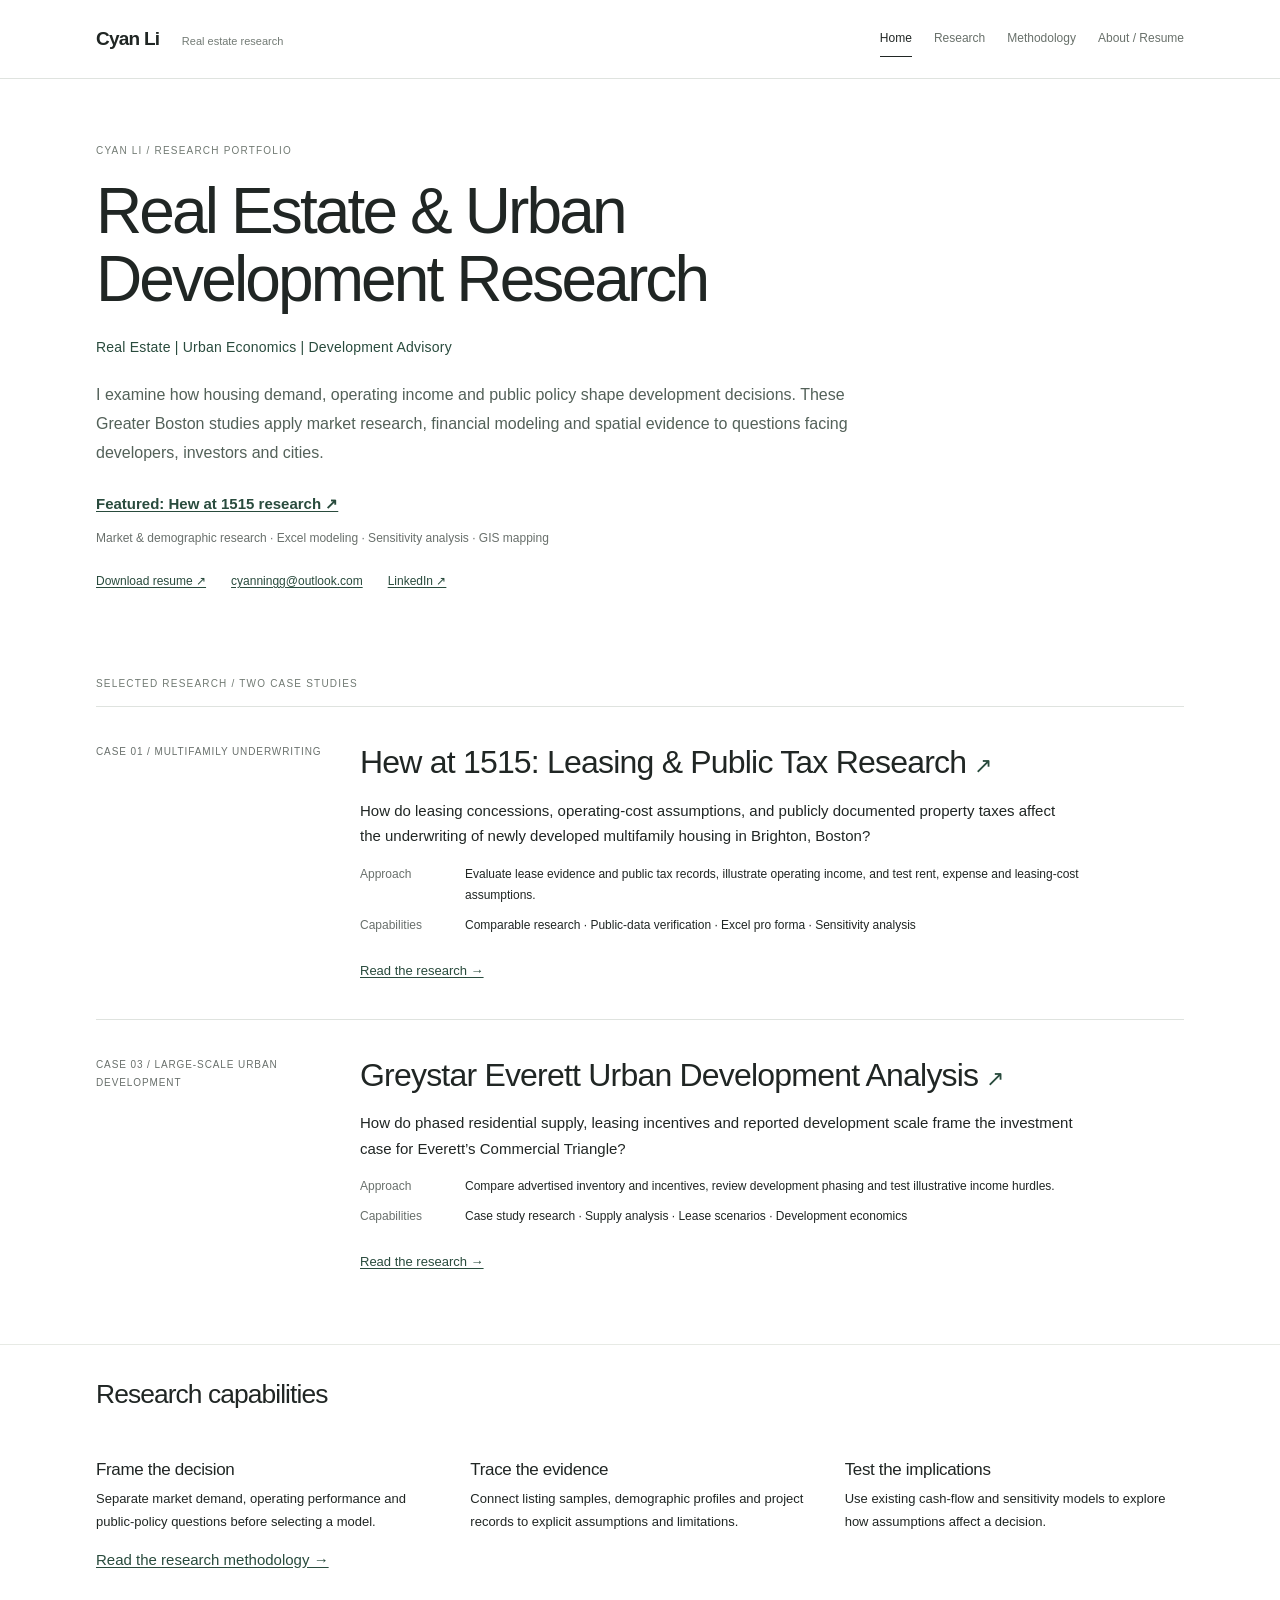
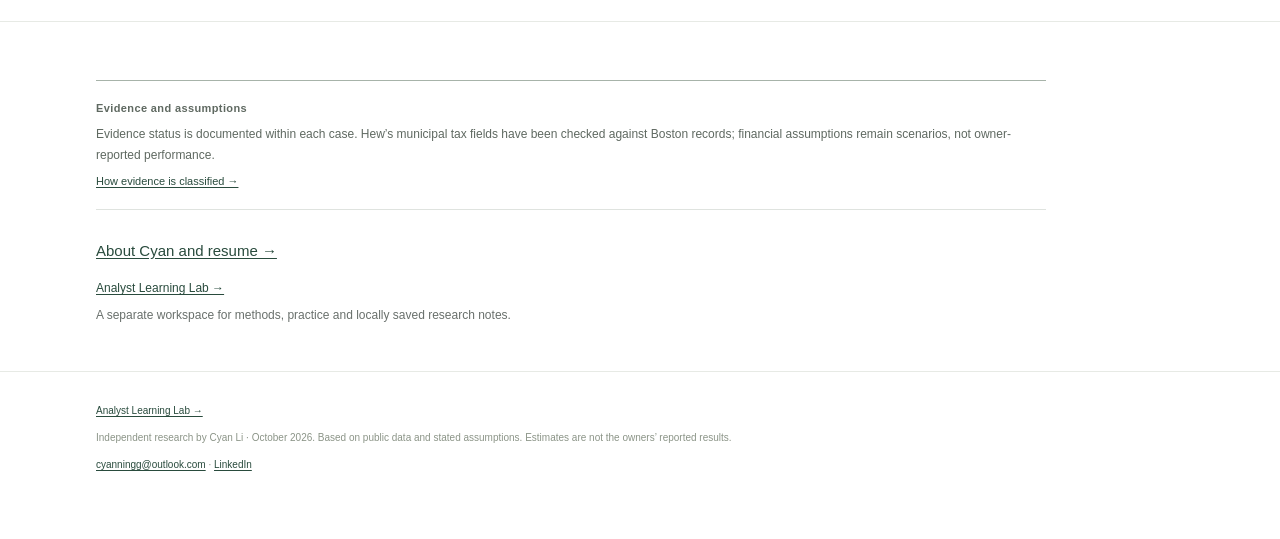
==== index.html @ 9d2886ea "Finalize Hew leasing and public tax research" ====
<!DOCTYPE html>
<html lang="en">
<head>
<meta charset="utf-8">
<meta name="viewport" content="width=device-width, initial-scale=1, viewport-fit=cover">
<title>Cyan Li | Real Estate Research</title><meta name="description" content="Cyan Li: real estate development and asset analysis. Boston multifamily research, operating models, lease economics and development feasibility.">
<style>

:root{
  --bg:#EEF1F0; --panel:#FFFFFF; --ink:#1C2730; --muted:#5C6770; --line:#D2D8DB;
  --granite:#8A9399; --green:#00733A; --green-soft:#D9EEE2; --warn:#9A5B00; --bar-list:#B9C2C7; --bar-tenant:#4F7A92; --bar-owner:#00733A;
  color-scheme: light;
  box-sizing:border-box;
  padding-top:env(safe-area-inset-top,0px);
  padding-bottom:env(safe-area-inset-bottom,0px);
}
@media (prefers-color-scheme: dark){
  :root:not([data-theme="light"]){
    --bg:#141A1E; --panel:#1C242A; --ink:#E4E9EB; --muted:#9AA6AD; --line:#2F3A41;
    --granite:#6E7A81; --green:#3FB37A; --green-soft:#183A2A; --warn:#E0A44A; --bar-list:#4A565D; --bar-tenant:#6FA3BF; --bar-owner:#3FB37A;
    color-scheme: dark;
  }
}
:root[data-theme="dark"]{
  --bg:#141A1E; --panel:#1C242A; --ink:#E4E9EB; --muted:#9AA6AD; --line:#2F3A41;
  --granite:#6E7A81; --green:#3FB37A; --green-soft:#183A2A; --warn:#E0A44A; --bar-list:#4A565D; --bar-tenant:#6FA3BF; --bar-owner:#3FB37A;
  color-scheme: dark;
}
html{scroll-padding-top:env(safe-area-inset-top,0px);}
*,*::before,*::after{box-sizing:inherit;}
body{margin:0;background:var(--bg);color:var(--ink);font-family:"Public Sans",system-ui,-apple-system,"Segoe UI",Arial,sans-serif;font-size:17px;line-height:1.6;font-variant-numeric:tabular-nums;}
a{color:var(--green);text-underline-offset:2px;}
a:focus-visible,input:focus-visible,button:focus-visible{outline:3px solid var(--green);outline-offset:2px;border-radius:2px;}
.wrap{max-width:1080px;margin:0 auto;padding:0 24px;}
.prose{max-width:690px;}
h1,h2,h3{font-family:"Newsreader",Georgia,"Times New Roman",serif;font-weight:500;line-height:1.15;margin:0;}
h2{font-size:clamp(1.7rem,3.2vw,2.3rem);margin-bottom:.6em;}
h3{font-size:1.25rem;margin:1.6em 0 .4em;}
p{margin:0 0 1em;}
.muted{color:var(--muted);}
.small{font-size:.86rem;}

/* Hero */
.hero{padding:56px 0 40px;border-bottom:1px solid var(--line);}
.hero-grid{display:grid;grid-template-columns:minmax(0,1.1fr) minmax(0,.9fr);gap:48px;align-items:end;}
.hero h1{font-size:clamp(2.3rem,5.4vw,4rem);letter-spacing:-.01em;}
.hero .dek{font-size:1.1rem;color:var(--muted);margin-top:18px;max-width:560px;}
.byline{margin-top:22px;font-size:.92rem;color:var(--muted);}
.readout{background:var(--panel);border:1px solid var(--line);border-left:6px solid var(--green);padding:26px 26px 22px;}
.readout .label{font-size:.95rem;color:var(--muted);}
.readout .value{font-family:"Newsreader",Georgia,serif;font-size:clamp(3rem,7vw,4.6rem);line-height:1;margin:6px 0 4px;}
.readout .sub{font-size:.95rem;color:var(--muted);}
.ctrl{margin-top:18px;}
.ctrl label{display:flex;justify-content:space-between;font-size:.92rem;font-weight:500;}
.ctrl output{font-weight:600;color:var(--green);}
input[type=range]{width:100%;accent-color:var(--green);margin:6px 0 0;}

/* Sections */
section{padding:56px 0;border-bottom:1px solid var(--line);}
.findings{display:grid;grid-template-columns:repeat(3,minmax(0,1fr));gap:28px;margin-top:8px;}
.finding .big{font-family:"Newsreader",Georgia,serif;font-size:2.1rem;line-height:1.1;color:var(--green);}
.finding p{margin-top:8px;font-size:.98rem;}

.table-scroll{overflow-x:auto;margin:16px 0 8px;}
table{border-collapse:collapse;width:100%;font-size:.94rem;}
th,td{text-align:left;padding:9px 12px;border-bottom:1px solid var(--line);vertical-align:top;}
th{font-weight:600;color:var(--muted);font-size:.86rem;}
td.num,th.num{text-align:right;white-space:nowrap;}
tr.total td{font-weight:700;border-top:2px solid var(--ink);}
tr.sub td{font-weight:600;}
td .note{display:block;font-size:.8rem;color:var(--muted);}
.facts td:first-child{color:var(--muted);width:38%;}

.chart{margin:20px 0 6px;}
.legend{display:flex;flex-wrap:wrap;gap:18px;font-size:.86rem;color:var(--muted);margin-top:6px;}
.legend span::before{content:"";display:inline-block;width:12px;height:12px;margin-right:6px;vertical-align:-1px;background:var(--c);}

.callout{background:var(--green-soft);padding:18px 22px;margin:20px 0;max-width:690px;}
.callout p:last-child{margin-bottom:0;}

/* Model */
.model-grid{display:grid;grid-template-columns:minmax(0,340px) minmax(0,1fr);gap:40px;align-items:start;}
.inputs{background:var(--panel);border:1px solid var(--line);padding:20px 22px;position:sticky;top:calc(16px + env(safe-area-inset-top,0px));}
.inputs h3{margin-top:0;}
.inputs .ctrl{margin-top:14px;}
.inputs .hint{font-size:.78rem;color:var(--muted);margin-top:2px;}
.reset{margin-top:18px;font:inherit;font-size:.9rem;background:transparent;color:var(--green);border:1px solid var(--green);padding:6px 14px;cursor:pointer;}
.kpis{display:grid;grid-template-columns:repeat(3,minmax(0,1fr));gap:1px;background:var(--line);border:1px solid var(--line);margin-bottom:20px;}
.kpi{background:var(--panel);padding:14px 16px;}
.kpi .k{font-size:.82rem;color:var(--muted);}
.kpi .v{font-family:"Newsreader",Georgia,serif;font-size:1.7rem;line-height:1.2;}
.sens td.num{font-size:.88rem;}
.sens td.base{background:var(--green-soft);font-weight:700;}
.sens th.corner{font-weight:500;}
.pos{color:var(--green);font-weight:600;}
.neg{color:var(--warn);font-weight:600;}

.risks{display:grid;grid-template-columns:repeat(2,minmax(0,1fr));gap:28px;}
.risks h3{margin-top:0;}
ul.plain{padding-left:1.1em;margin:0;}
ul.plain li{margin-bottom:.5em;}
.sources li{margin-bottom:.45em;font-size:.9rem;}
footer{padding:36px 0 56px;font-size:.86rem;color:var(--muted);}

@media (max-width:860px){
  .hero-grid,.model-grid,.risks{grid-template-columns:1fr;gap:28px;}
  .findings{grid-template-columns:1fr;gap:22px;}
  .inputs{position:static;}
  .kpis{grid-template-columns:repeat(2,minmax(0,1fr));}
}
@media (prefers-reduced-motion:no-preference){
  .readout .value{transition:color .2s;}
}

/* Site chrome */
.topbar{position:sticky;top:0;z-index:20;background:var(--panel);border-bottom:1px solid var(--line);padding-top:env(safe-area-inset-top,0px);}
body::before{content:"";position:fixed;inset:0 0 auto;height:env(safe-area-inset-top,0px);z-index:30;background:var(--panel);}
.topbar .wrap{display:flex;align-items:center;gap:24px;min-height:60px;}
.brand{font-family:"Newsreader",Georgia,serif;font-size:1.2rem;font-weight:600;color:var(--ink);text-decoration:none;white-space:nowrap;}
.nav{display:flex;gap:4px;overflow-x:auto;scrollbar-width:none;margin-left:auto;}
.nav::-webkit-scrollbar{display:none;}
.nav a{color:var(--muted);text-decoration:none;padding:8px 12px;font-size:.93rem;font-weight:500;white-space:nowrap;border-radius:4px;}
.nav a:hover{color:var(--ink);background:var(--bg);}
.nav a.on{color:var(--green);background:var(--green-soft);}
.crumbs{font-size:.9rem;color:var(--muted);padding-top:28px;}
.crumbs a{color:var(--muted);}
.bhead{padding:12px 0 0;}
.bhead h1{font-size:clamp(2.1rem,4.6vw,3.4rem);}
.bhead .meta{color:var(--muted);margin-top:10px;}
.status{display:inline-block;font-size:.8rem;font-weight:600;padding:3px 10px;border-radius:999px;background:var(--green-soft);color:var(--green);margin-left:10px;vertical-align:middle;}
.status.wip{background:var(--bg);color:var(--warn);border:1px solid var(--line);}
.tabs{display:flex;gap:2px;border-bottom:1px solid var(--line);margin-top:28px;overflow-x:auto;scrollbar-width:none;}
.tabs::-webkit-scrollbar{display:none;}
.tabs a{padding:12px 16px;color:var(--muted);text-decoration:none;font-weight:500;font-size:.95rem;white-space:nowrap;border-bottom:3px solid transparent;margin-bottom:-1px;}
.tabs a:hover{color:var(--ink);}
.tabs a.on{color:var(--ink);border-bottom-color:var(--green);}
.page section:first-child{padding-top:36px;}
.cards{display:grid;grid-template-columns:repeat(3,minmax(0,1fr));gap:20px;margin-top:20px;}
.card{display:block;background:var(--panel);border:1px solid var(--line);padding:22px;text-decoration:none;color:var(--ink);transition:border-color .15s;}
.card:hover{border-color:var(--green);}
.card h3{margin:0 0 4px;font-size:1.45rem;}
.card .where{color:var(--muted);font-size:.9rem;}
.card dl{display:grid;grid-template-columns:auto 1fr;gap:6px 14px;margin:16px 0 0;font-size:.92rem;}
.card dt{color:var(--muted);}
.card dd{margin:0;text-align:right;font-weight:600;}
.card .go{margin-top:16px;color:var(--green);font-weight:600;font-size:.92rem;}
.card.soon{border-style:dashed;background:transparent;}
.stats{display:grid;grid-template-columns:repeat(4,minmax(0,1fr));gap:1px;background:var(--line);border:1px solid var(--line);margin-top:28px;}
.stat{background:var(--panel);padding:16px 18px;}
.stat .v{font-family:"Newsreader",Georgia,serif;font-size:2rem;line-height:1.1;}
.stat .k{font-size:.85rem;color:var(--muted);margin-top:4px;}
.gap{border:1px dashed var(--line);padding:18px 22px;margin:18px 0;max-width:690px;}
.gap h3{margin-top:0;font-size:1.05rem;font-family:"Public Sans",system-ui,sans-serif;font-weight:600;}
@media (max-width:860px){
  .cards{grid-template-columns:1fr;}
  .stats{grid-template-columns:repeat(2,minmax(0,1fr));}
  .topbar .wrap{gap:12px;}
  .brand{font-size:1.05rem;}
}

:root,:root[data-theme="dark"]{--bg:#fafaf7;--panel:#fff;--ink:#202e2b;--muted:#6c756f;--line:#dce1d9;--green:#285d47;--green-soft:#edf2e9;color-scheme:light}
body{font-size:15px} .wrap{max-width:1180px;padding:0 34px} .hero{padding:78px 0 64px}.hero-grid{gap:68px;align-items:center}.hero h1{font-size:clamp(3rem,5.3vw,4.7rem);letter-spacing:-.035em;line-height:1.02}.hero .dek{font-size:1.05rem;line-height:1.75;margin-top:24px}.eyebrow{font:600 10px/1.5 "Public Sans",sans-serif;letter-spacing:.17em;color:var(--green);margin-bottom:20px}.brand-sub{font:400 12px "Public Sans",sans-serif;color:var(--muted);margin-left:10px}.topbar .wrap{min-height:76px}.nav a{font-size:12px}.hero-actions{display:flex;gap:22px;align-items:center;flex-wrap:wrap;margin-top:28px}.hero-actions a{font-size:12px;text-decoration:none}.primary{display:inline-flex;gap:24px;background:var(--green);color:#fff;padding:13px 18px}.readout{border:1px solid var(--line);border-top:3px solid var(--green);padding:32px;background:#f1f4ec}.readout .label{font-size:10px;letter-spacing:.1em}.readout .value{font-size:5rem;margin:24px 0 12px}.readout .sub{font-size:13px;line-height:1.8}.readout .ctrl a{font-size:12px}section{padding:56px 0}h2{font-size:2rem;letter-spacing:-.02em}.stats{border-left:0;border-right:0;background:transparent;gap:24px}.stat{background:transparent;padding:22px 0}.stat .v{font-size:2.1rem}.stat .k{font-size:11px;max-width:180px;line-height:1.6}.cards{gap:22px;margin-top:26px}.card{box-shadow:none!important;border-radius:0;padding:25px;background:var(--panel);transition:border-color .2s}.card:hover{border-color:var(--green)}.card h3{font-size:1.5rem}.card .where{font-size:11px}.card dl{font-size:12px}.card .go{font-size:11px;text-transform:uppercase;letter-spacing:.08em}.step{font-size:10px;letter-spacing:.12em;color:var(--green);margin-top:20px}.finding h3{margin-top:14px;font-size:1.35rem}.finding p{font-size:13px;line-height:1.8}.callout{font-size:13px}.byline{font-size:12px!important;line-height:1.8}.inputs{top:92px}.table-scroll table{min-width:640px}.kpis .v{font-size:1.6rem}footer{font-size:11px}.prose{max-width:740px}.skip{position:absolute;top:-100px}.skip:focus{top:4px;z-index:100;background:white;padding:10px}
@media(max-width:860px){.hero{padding:42px 0}.hero-grid{gap:30px}.topbar .wrap{flex-wrap:wrap;gap:4px;padding-top:13px;padding-bottom:9px}.nav{margin-left:0;width:100%}.nav a{padding:8px}.wrap{padding-left:22px;padding-right:22px}.brand-sub{font-size:10px}.readout .value{font-size:4rem}.stats{gap:14px}.inputs{position:static}.hero-actions{gap:18px}h2{font-size:1.8rem}}

/* Quiet research-note typography */
body{font-family:Arial,Helvetica,sans-serif;font-size:15px;line-height:1.65;background:#fff;color:#242a27}
h1,h2,h3,.brand,.readout .value,.stat .v,.finding .big,.kpi .v{font-family:Arial,Helvetica,sans-serif;font-weight:600;letter-spacing:-.025em}
.hero h1{font-size:clamp(2rem,3.8vw,3.1rem);line-height:1.16;max-width:680px}.hero{padding:52px 0 46px}.hero-grid{grid-template-columns:minmax(0,1.25fr) minmax(0,.75fr);gap:48px}.hero .dek{font-size:16px;line-height:1.7}.readout{background:#f7f8f5;border:1px solid var(--line);padding:26px}.readout .value{font-size:3.3rem;margin:16px 0 12px;font-weight:500}.readout .label{letter-spacing:.025em;font-size:11px}.eyebrow{font-family:Arial,Helvetica,sans-serif;letter-spacing:.08em;font-weight:400;font-size:10px;color:#747d77}h2{font-size:1.65rem}h3{font-size:1.15rem}.stat .v{font-size:1.8rem;font-weight:500}.brand{font-size:17px}.brand-sub{font-family:Arial,Helvetica,sans-serif}.card h3{font-size:1.2rem}.card.soon{border-style:solid;background:#fafbf8}.hero-actions .primary{background:transparent;color:var(--green);border:1px solid #bdc9c0;padding:10px 14px}.hero-actions{gap:18px}.kpi .v{font-size:1.45rem}.topbar .wrap{min-height:65px}section{padding:44px 0}.finding .big{font-size:1.9rem}.bhead h1{font-size:2rem}
@media(max-width:860px){.hero-grid{grid-template-columns:1fr;gap:24px}.hero h1{font-size:2rem}.hero{padding-top:32px}.readout .value{font-size:2.8rem}.topbar .wrap{padding-top:12px;padding-bottom:8px}}

/* Consistent research layout and clear navigation */
:root{--content-width:1160px;--accent:#285d47;--soft:#f4f6f2}
.wrap{width:100%;max-width:var(--content-width);padding:0 32px;margin-left:auto;margin-right:auto}.prose{max-width:var(--content-width)}.wrap.prose{max-width:var(--content-width)}.wrap.prose>p,.wrap.prose>ul{max-width:820px}.hero{padding:44px 0}.hero-grid{gap:40px;align-items:center}.hero h1{font-size:clamp(2rem,3.2vw,2.9rem)}.hero .dek{max-width:650px}.hero-actions{gap:12px}.primary,.secondary{display:inline-flex;align-items:center;justify-content:center;gap:10px;min-height:44px;padding:11px 17px;font:600 13px/1.4 Arial,Helvetica,sans-serif;text-decoration:none;border:1px solid var(--green);border-radius:5px;cursor:pointer}.primary,.hero-actions .primary{background:var(--green);color:#fff;border-color:var(--green)}.secondary{background:#fff;color:var(--green)}.primary:hover{background:#1d4735;color:#fff}.secondary:hover{background:#edf3ed;color:#173d2c}.primary:focus-visible,.secondary:focus-visible,.tabs a:focus-visible{outline:3px solid #8bb79d;outline-offset:3px}.readout{background:#f4f6f2}.readout .ctrl{margin-top:20px}.readout .ctrl a{font-size:13px}.nav{gap:6px}.nav a{border:1px solid transparent;border-radius:5px;padding:9px 12px}.nav a.on{background:#e9f0e8;border-color:#c5d3c6}.case-head{padding-top:24px}.crumbs{padding-top:0;display:flex;gap:7px;font-size:12px}.bhead{padding-top:20px}.bhead .eyebrow{margin:0 0 9px}.bhead h1{font-size:clamp(1.8rem,3vw,2.5rem);margin-bottom:12px}.bhead .meta{font-size:13px;max-width:840px;margin:0}.nav-help{font-size:12px;color:var(--muted);margin:24px 0 8px}.tabs{display:grid;grid-template-columns:repeat(5,minmax(0,1fr));gap:8px;border:0;overflow:visible;margin:0 0 8px}.tabs a{display:flex;align-items:center;gap:9px;min-height:58px;padding:12px;background:#fff;border:1px solid #ccd5cc;border-radius:5px;margin:0;color:#38483f;font-size:12px;white-space:normal;line-height:1.35;font-weight:600;box-shadow:0 1px 2px #00000005}.tabs a:hover{background:#f0f5ef;border-color:var(--green)}.tabs a.on{background:var(--green);border-color:var(--green);color:#fff}.tab-num{font-size:10px;opacity:.7}.tab-arrow{margin-left:auto;font-size:16px}.status{display:none}.result-intro{padding:34px 0 30px;background:#f5f7f3;border-top:1px solid var(--line);margin-top:24px}.section-kicker{font-size:10px;letter-spacing:.12em;font-weight:600;color:var(--green);margin-bottom:14px}.research-question{font-size:13px;color:#59685e;max-width:850px;margin-bottom:9px}.result-intro h2{font-size:clamp(1.6rem,2.6vw,2.2rem);max-width:900px;line-height:1.2;margin-bottom:16px}.result-meaning{max-width:850px;font-size:15px;line-height:1.75;margin-bottom:24px}.result-metrics{display:grid;grid-template-columns:repeat(3,minmax(0,1fr));gap:24px;padding:20px 0;border-top:1px solid #d7dfd3;border-bottom:1px solid #d7dfd3}.metric-label{display:block;color:var(--muted);font-size:11px;margin-bottom:9px}.result-metrics strong{display:block;font-size:clamp(1.2rem,2.5vw,1.8rem);font-weight:500;line-height:1.2;letter-spacing:-.02em}.basis-note{font-size:11px;line-height:1.7;color:var(--muted);max-width:900px;margin:16px 0}.result-intro .primary{margin-top:4px}section{padding:38px 0}.page section:first-child{padding-top:34px}.finding-grid{display:grid;grid-template-columns:repeat(auto-fit,minmax(240px,1fr));gap:20px}.finding-grid article{border:1px solid var(--line);border-radius:5px;padding:24px;display:flex;flex-direction:column;align-items:flex-start;background:white}.finding-grid h3{margin:0 0 13px;font-size:1.1rem;line-height:1.35}.finding-grid p{font-size:13px;line-height:1.75;flex:1}.finding-grid .secondary{margin-top:7px;width:100%;font-size:12px}.card{display:flex;flex-direction:column;border-radius:5px;padding:25px}.card .go{display:flex;justify-content:space-between;margin-top:24px;background:var(--green);color:white;padding:12px 14px;border-radius:4px;text-transform:none;font-size:13px;letter-spacing:0}.card dl{flex:1}.card:hover{box-shadow:0 3px 12px #1b462313!important}.callout{max-width:none;margin-left:0;margin-right:0}.model-grid{gap:28px;grid-template-columns:minmax(0,300px) minmax(0,1fr)}.inputs{border-radius:5px;top:85px}.table-scroll{width:100%}.table-scroll table{min-width:600px}th,td{padding:11px 12px}h2{margin-bottom:20px}.next-step{background:#f8f9f6}.next-step .wrap{display:flex;justify-content:space-between;gap:16px;flex-wrap:wrap}#lease-calculator{scroll-margin-top:90px}.home-results{margin-bottom:40px}.home-results>h2{margin-bottom:22px}.home-results .finding-grid{grid-template-columns:1fr 1fr}.kpis{border-radius:4px;overflow:hidden}.reset{border-radius:4px;min-height:40px}footer .wrap{max-width:var(--content-width)}
@media(max-width:860px){.wrap{padding-left:22px;padding-right:22px}.tabs{grid-template-columns:repeat(2,minmax(0,1fr))}.tabs a:last-child{grid-column:1/-1}.tabs a{min-height:48px}.hero-grid,.model-grid{grid-template-columns:1fr}.hero-actions a{width:100%}.result-intro{margin-top:18px;padding-top:26px}.result-metrics{gap:12px}.result-metrics strong{font-size:1.2rem}.home-results .finding-grid{grid-template-columns:1fr}.nav a{font-size:11px;padding:8px}.inputs{position:static}.bhead .meta{line-height:1.7}.next-step .primary,.next-step .secondary{width:100%}.topbar .wrap{min-height:70px}.nav{width:100%}}
@media(max-width:460px){.result-metrics{grid-template-columns:1fr;gap:16px}.result-metrics>div{display:flex;justify-content:space-between;gap:15px;align-items:baseline}.metric-label{margin:0}.result-metrics strong{text-align:right;font-size:1.25rem}.tabs{gap:7px}.tab-num{font-size:9px}}
.model-grid > *{min-width:0}.inputs{width:100%;min-width:0}.table-scroll{max-width:100%}@media(max-width:860px){.model-grid{grid-template-columns:minmax(0,1fr)}}

/* Editorial research style: type, spacing and rules instead of boxes. */
:root{--bg:#fff;--panel:#fff;--ink:#202624;--muted:#69706c;--line:#dfe3df;--green:#294b3d;--green-soft:#f8f9f6}
body{font-family:Arial,Helvetica,sans-serif;font-size:15px;line-height:1.7;color:var(--ink)}
.wrap{max-width:1160px;padding:0 36px}.topbar{position:relative;background:#fff}.topbar .wrap{min-height:78px}.brand{font-size:19px;letter-spacing:-.04em}.brand-sub{font-size:11px;color:#737b75;letter-spacing:0;font-weight:400;margin-left:18px}.nav{gap:22px}.nav a{padding:7px 0;border:0;border-bottom:1px solid transparent;border-radius:0;font-size:12px;background:transparent!important;color:#69716b}.nav a.on{color:#202624;border-color:#202624}.nav a:hover{border-bottom-color:#8b9790;color:#202624}
.hero{padding:70px 0 54px}.hero-grid{grid-template-columns:minmax(0,1.45fr) minmax(0,.65fr);gap:74px;align-items:end}.hero h1{font-size:clamp(2.5rem,4.1vw,3.7rem);font-weight:500;line-height:1.09;letter-spacing:-.055em;max-width:740px}.hero .dek{font-size:15px;line-height:1.85;margin-top:27px;max-width:620px}.eyebrow,.section-kicker{font-size:10px;font-weight:400;letter-spacing:.12em;color:#717a73}.hero .eyebrow{margin-bottom:24px}.byline{font-size:11px!important;color:#737b75}.hero-actions{gap:26px;margin-top:28px}.primary,.secondary,.hero-actions .primary{display:inline-flex;justify-content:flex-start;align-items:center;min-height:40px;padding:6px 0;background:none!important;color:#294b3d;border:0;border-bottom:1px solid #80978a;border-radius:0;font:500 13px/1.5 Arial,Helvetica,sans-serif;text-decoration:none;box-shadow:none;cursor:pointer;width:auto}.primary:hover,.secondary:hover{color:#111f17;border-bottom-color:#111f17;background:none}.primary:focus-visible,.secondary:focus-visible{outline:2px solid #668a74;outline-offset:5px}.readout{padding:22px 0 0;border:0;border-top:1px solid #adb9ae;background:none}.readout .label{font-size:9px;letter-spacing:.1em;color:#717a73}.readout .value{font-size:3.8rem;letter-spacing:-.06em;font-weight:400;margin:18px 0 10px}.readout .sub{font-size:12px;line-height:1.8}.readout .ctrl{margin-top:20px}
.case-head{padding-top:30px}.crumbs{font-size:11px;color:#777e78}.crumbs a{text-decoration:none;border-bottom:1px solid #b9c1b9}.bhead{padding-top:38px}.bhead .eyebrow{margin-bottom:17px}.bhead h1{font-size:clamp(3rem,6vw,5rem);font-weight:500;letter-spacing:-.06em;line-height:1.02;margin-bottom:22px}.bhead .meta{font-size:13px;line-height:1.8;color:#727a74;max-width:760px}.nav-help{margin-top:35px;margin-bottom:8px;text-transform:uppercase;font-size:9px;letter-spacing:.12em;color:#8b928c}.tabs{display:flex;gap:30px;border-bottom:1px solid #d8ded8;overflow-x:auto;scrollbar-width:thin;margin-bottom:0}.tabs a{display:flex;flex:none;align-items:baseline;gap:8px;min-height:49px;padding:12px 0 14px;background:none!important;border:0;border-bottom:2px solid transparent;border-radius:0;box-shadow:none;color:#737b74;font-size:13px;font-weight:400;white-space:nowrap;margin-bottom:-1px}.tabs a.on{color:#182c20;font-weight:600;border-bottom-color:#294b3d}.tabs a:hover{border-bottom-color:#8fa594;color:#294b3d;background:none}.tab-num{font-size:9px;color:#9aa29a;opacity:1;font-weight:400}.tabs a.on .tab-num{color:#496b56}.tab-arrow{font-size:13px;margin-left:2px;opacity:.55}
.result-intro{background:#fff;border:0;padding:42px 0 35px;margin-top:0}.result-intro .section-kicker{margin-bottom:18px}.research-question{font-size:12px;line-height:1.65;color:#798079;margin-bottom:10px;max-width:790px}.result-intro h2{font-size:clamp(1.65rem,2.5vw,2.25rem);font-weight:500;line-height:1.25;letter-spacing:-.035em;max-width:860px;margin-bottom:21px}.result-meaning{font-size:14px;line-height:1.85;max-width:800px;margin-bottom:28px;color:#535e55}.result-metrics{padding:24px 0;gap:32px;background:none;border-top:1px solid #e1e5df;border-bottom:1px solid #e1e5df}.result-metrics strong{font-weight:400;letter-spacing:-.035em;font-size:2rem}.metric-label{font-size:10px;color:#858c85;margin-bottom:10px}.basis-note{font-size:10px;color:#848c84;max-width:850px;margin-top:16px;line-height:1.8}.result-intro .primary{margin-top:8px}
section{padding:40px 0;border-bottom:1px solid #e7eae5}h2{font-size:1.65rem;font-weight:500;letter-spacing:-.035em;margin-bottom:24px}h3{font-weight:500;letter-spacing:-.02em}.home-results{margin-bottom:48px}.home-results>h2{font-size:1.9rem;margin-bottom:30px}.finding-grid{gap:34px}.finding-grid article{display:block;position:relative;padding:22px 0 0;border:0;border-top:1px solid #bbc6bb;border-radius:0;box-shadow:none;background:none}.finding-grid h3{font-size:1.18rem;line-height:1.5;max-width:420px;margin-bottom:13px;font-weight:500}.finding-grid p{font-size:13px;line-height:1.9;max-width:470px;margin-bottom:22px;color:#657066}.finding-grid .secondary{width:auto;min-height:30px;padding:5px 0;font-size:12px}.finding-grid .section-kicker{margin-bottom:16px}.home-results .finding-grid{gap:48px}.cards{gap:48px}.card{display:block;padding:24px 0 0;border:0;border-top:1px solid #bfc9bd;border-radius:0;background:none!important;box-shadow:none!important}.card:hover{border-top-color:#294b3d;box-shadow:none!important}.card h3{font-size:1.7rem;font-weight:500;letter-spacing:-.035em}.card .where{font-size:11px;line-height:1.8;color:#8a9188;margin-top:7px}.card dl{font-size:12px;gap:8px 25px;margin-top:23px}.card dt{font-weight:400;color:#8a9188}.card dd{font-weight:400}.card .go{display:inline-flex;gap:24px;justify-content:flex-start;margin-top:25px;padding:5px 0;background:none;color:#294b3d;border:0;border-bottom:1px solid #9bac9a;border-radius:0;font-size:12px;font-weight:500}.callout{padding:18px 0 18px 20px;background:none;border-left:2px solid #9bab97;border-radius:0}.inputs{padding:20px 0;border:0;border-top:1px solid #b6c2b3;border-radius:0;background:none;top:20px}.inputs h3{font-size:1.2rem}.inputs .ctrl label{font-size:12px}.reset{padding:6px 0;min-height:34px;border:0;border-bottom:1px solid #94a28e;border-radius:0;font-size:12px}.reset+ .reset{margin-left:18px}.kpis{border:0;border-top:1px solid #cbd4c7;border-bottom:1px solid #cbd4c7;gap:0;border-radius:0;background:none}.kpi{padding:16px 14px 16px 0;background:none}.kpi .k{font-size:10px}.kpi .v{font-size:1.65rem;font-weight:400}.gap{border:0;border-left:2px solid #a9b7a4;padding:8px 0 8px 20px;border-radius:0;background:none}.table-scroll{border:0}th{font-size:10px;font-weight:500;color:#7a8378}td{font-size:12px}th,td{padding:12px 10px;border-color:#e3e8df}tr.total td{border-top:1px solid #60705a}.next-step{background:none}.next-step .wrap{padding-top:3px;padding-bottom:3px}.next-step .primary,.next-step .secondary{width:auto}footer{padding-top:30px;color:#8b9487;font-size:10px}.result-intro .wrap,.case-head,.next-step .wrap{max-width:1160px}.status{display:none!important}
@media(max-width:860px){.wrap{padding-left:24px;padding-right:24px}.topbar .wrap{min-height:82px}.brand{font-size:18px}.brand-sub{font-size:10px;margin-left:12px}.nav{gap:18px}.nav a{font-size:11px;padding:7px 0}.hero{padding:40px 0}.hero-grid{grid-template-columns:minmax(0,1fr);gap:30px}.hero h1{font-size:2.5rem;max-width:640px}.hero .dek{font-size:14px}.hero-actions{gap:22px}.hero-actions a{width:auto}.readout{max-width:none}.readout .value{font-size:3.4rem}.bhead{padding-top:30px}.bhead h1{font-size:3.2rem}.bhead .meta{font-size:12px}.case-head{padding-top:23px}.tabs{display:flex;gap:25px;overflow-x:auto;scrollbar-width:thin}.tabs a,.tabs a:last-child{min-height:48px;grid-column:auto;font-size:12px}.tab-arrow{display:none}.nav-help{margin-top:28px}.result-intro{padding-top:30px}.result-intro h2{font-size:1.7rem}.result-meaning{font-size:13px}.result-metrics{gap:16px}.result-metrics strong{font-size:1.5rem}.home-results .finding-grid{grid-template-columns:1fr;gap:32px}.cards{gap:34px}.finding-grid{gap:28px}.next-step .wrap{gap:24px}.next-step .primary,.next-step .secondary{width:auto}.inputs{position:static}.model-grid{grid-template-columns:minmax(0,1fr)}h2{font-size:1.5rem}.home-results>h2{font-size:1.7rem}}
@media(max-width:460px){.bhead h1{font-size:3rem}.hero h1{font-size:2.2rem}.result-metrics{grid-template-columns:1fr;gap:15px;padding:20px 0}.result-metrics>div{display:flex;align-items:baseline;justify-content:space-between;gap:12px}.result-metrics strong{font-size:1.4rem}.metric-label{margin:0}.tabs{gap:22px}.tabs a{font-size:12px}.tab-num{font-size:9px}.card h3{font-size:1.6rem}}
@media(max-width:600px){.tabs{display:grid;grid-template-columns:repeat(2,minmax(0,1fr));gap:0 20px;overflow:visible}.tabs a{min-width:0;white-space:normal;min-height:43px;padding:10px 0}.tabs a:last-child{grid-column:1/-1;justify-self:start}.nav{gap:15px}.hero-grid{gap:27px}}

/* Original text tabs with a stronger hierarchy. */
.nav-help{display:none}.tabs{display:flex;flex-wrap:wrap;gap:0 30px;overflow:visible;border-bottom:1px solid #d5dbd4;margin-top:30px}.tabs a{display:inline-flex;flex:0 0 auto;align-items:center;min-height:56px;padding:12px 0 15px;border:0;border-bottom:3px solid transparent;border-radius:0;background:transparent!important;box-shadow:none!important;font-size:16px;font-weight:500;color:#59645b;white-space:nowrap;margin-bottom:-1px}.tabs a.on{font-weight:700;color:#173d2a;border-bottom-color:#285d47}.tabs a:hover{color:#173d2a;border-bottom-color:#9fb09f}.tab-num,.tab-arrow{display:none}.tabs a:focus-visible{outline:2px solid #52795f;outline-offset:5px}.bhead h1{font-weight:600}.result-intro h2{font-weight:500}
@media(max-width:600px){.tabs{display:flex;flex-wrap:wrap;gap:0 22px;margin-top:25px}.tabs a,.tabs a:last-child{grid-column:auto;min-height:48px;font-size:14px;padding:11px 0;justify-self:auto}.bhead h1{font-size:3rem}}
</style>
<link rel="stylesheet" href="study.css">
<link rel="stylesheet" href="portfolio.css">
<link rel="stylesheet" href="hew-report.css?v=hew-final-20261026-4">
<link rel="stylesheet" href="lab.css">
</head>
<body><a class="skip" href="#app">Skip to content</a>
<header class="topbar">
  <div class="wrap">
    <a class="brand" href="#/">Cyan Li <span class="brand-sub">Real estate research</span></a>
    <nav class="nav" id="nav" aria-label="Main">
      <a href="#/" data-k="home">Home</a>
      <a href="#/research" data-k="research">Research</a>
      <a href="#/method" data-k="method">Methodology</a>
      <a href="#/about" data-k="about">About / Resume</a>
    </nav>
  </div>
</header>
<main id="app"></main>
<footer><div class="wrap prose"><p><a href="#/lab">Analyst Learning Lab →</a></p><p>Independent research by Cyan Li · October 2026. Based on public data and stated assumptions. Estimates are not the owners’ reported results.</p><p><a href="mailto:cyanningg@outlook.com">cyanningg@outlook.com</a> · <a href="https://www.linkedin.com/in/cyan-li-3b8483256/" target="_blank" rel="noopener">LinkedIn</a></p></div></footer>
<script src="study.js?v=hew-final-20261026-4"></script>
<script src="research-components.js"></script>
<script src="reconciled-model.js?v=hew-final-20261026-4"></script>
<script src="hew-report.js?v=hew-final-20261026-4"></script>
<script src="portfolio.js?v=hew-final-20261026-4"></script>
<script src="lab-content.js"></script>
<script src="lab.js"></script>
<script>
(function(){
"use strict";
/* ---------- helpers ---------- */
function $(id){return document.getElementById(id);}
function money(n){var neg=n<0; n=Math.abs(n); var s="$"+Math.round(n).toLocaleString("en-US"); return neg?"("+s+")":s;}
function mShort(n){ if(Math.abs(n)>=1e6) return "$"+(n/1e6).toFixed(1)+"M"; return "$"+Math.round(n/1000)+"K"; }
function kShort(n){return "$"+Math.round(n/1000)+"K";}
function sM(n){return (n<0?"\u2212":"+")+mShort(Math.abs(n));}
function pct(n,d){return (n*100).toFixed(d==null?1:d)+"%";}
function months(n){return (n%1===0?n.toFixed(0):n.toFixed(1))+(n===1?" month":" months");}
function setText(id,v){var el=$(id); if(el) el.textContent=v;}
function row(cells,numFrom,cls){var tr=document.createElement("tr"); if(cls) tr.className=cls; cells.forEach(function(v,i){var td=document.createElement("td"); td.textContent=v; if(i>=numFrom) td.className="num"; tr.appendChild(td);}); return tr;}

/* ---------- shared data ---------- */
var COMPS=[
  {k:"hew",b:"Hew at 1515",units:150,vacant:6,unit:"1B5, 677 sq ft",rent:4076,free:2,broker:1},
  {k:"harper",b:"Harper",units:260,vacant:32,unit:"A3, 651 sq ft",rent:3457,free:2.5,broker:1}
];
COMPS.forEach(function(c){c.tenant=c.rent*(12-c.free)/12; c.owner=c.rent*(12-c.free-c.broker)/12; c.occ=1-c.vacant/c.units;});

/* ---------- Hew model ---------- */
var MIX=[
  {t:"Studio",u:39,sf:465,r:3184},
  {t:"One-bedroom",u:41,sf:655,r:3950},
  {t:"One-bedroom + den",u:14,sf:830,r:4090},
  {t:"Two-bedroom",u:28,sf:960,r:4600},
  {t:"Two-bedroom + den",u:1,sf:1181,r:5200}
];
var AFF_UNITS=27, AFF_SF=600, UNITS=150, CONDO_PSF=1071;
var FIXED={internet:70, parkRate:300, petPen:0.25, pet:50, insPen:0.40, ins:14.5, misc:15000, mgmt:0.03, tax:0.012524};
var BASE={turn:35, free:2, broker:1, renew:1, vac:4, cap:5.0, opex:7180, aff:2700, park:35};
var S=Object.assign({},BASE);
var DBASE={cost:600000,spread:1.25}; var D=Object.assign({},DBASE);
var LAND=15750000*150/252;
var totalSf=MIX.reduce(function(a,m){return a+m.u*m.sf;},0)+AFF_UNITS*AFF_SF;

function model(s){
  var gprM=MIX.reduce(function(a,m){return a+m.u*m.r;},0)*12;
  var gprA=AFF_UNITS*s.aff*12, gpr=gprM+gprA, vac=gpr*s.vac/100, t=s.turn/100;
  var conc=gprM*(t*(s.free+s.broker)+(1-t)*s.renew)/12, nri=gpr-vac-conc;
  var oInternet=UNITS*FIXED.internet*12, oPark=s.park*FIXED.parkRate*12, oPet=UNITS*FIXED.petPen*FIXED.pet*12, oIns=UNITS*FIXED.insPen*FIXED.ins*12;
  var other=oInternet+oPark+oPet+oIns+FIXED.misc, egi=nri+other, opex=UNITS*s.opex, mgmt=egi*FIXED.mgmt;
  var noiPre=egi-opex-mgmt, cap=s.cap/100, value=noiPre/(cap+FIXED.tax), tax=value*FIXED.tax, noi=noiPre-tax;
  return {gprM:gprM,gprA:gprA,gpr:gpr,vac:vac,conc:conc,nri:nri,oInternet:oInternet,oPark:oPark,oPet:oPet,oIns:oIns,oMisc:FIXED.misc,other:other,egi:egi,opex:opex,mgmt:mgmt,tax:tax,noi:noi,value:value,perUnit:value/UNITS,perSf:value/totalSf,expRatio:(opex+mgmt+tax)/egi};
}
var BASER=model(BASE);

/* ---------- page templates ---------- */
function compTableHTML(){
  return '<div class="table-scroll"><table><thead><tr><th>Building</th><th class="num">Units</th><th class="num">Listing-implied occupancy</th><th>One-bedroom compared</th><th class="num">Listed rent</th><th class="num">Free rent</th><th class="num">Broker fee</th><th class="num">Renter pays</th><th class="num">Owner keeps</th></tr></thead><tbody id="compBody"></tbody></table></div>'+
  '<div class="chart" id="compChart" role="img" aria-label="Bar chart comparing listed rent, what the renter pays and what the owner keeps for Hew and Harper (October 18 historical snapshot)."></div>'+
  '<div class="legend"><span style="--c:var(--bar-list)">Listed rent</span><span style="--c:var(--bar-tenant)">Renter pays after free rent</span><span style="--c:var(--bar-owner)">Owner keeps after free rent and broker fee</span></div>';
}
function fillComps(){
  var tb=$("compBody"); if(!tb) return; tb.textContent="";
  COMPS.forEach(function(c){tb.appendChild(row([c.b,String(c.units),pct(c.occ,0),c.unit,money(c.rent),months(c.free),c.broker?months(c.broker):"None",money(c.tenant),money(c.owner)],4));
    var tds=tb.lastChild.children; tds[1].className="num"; tds[2].className="num";});
  drawChart();
}
function drawChart(){
  var host=$("compChart"); if(!host) return; host.textContent="";
  var w=Math.max(300,host.clientWidth||700), rowH=78, left=Math.min(130,w*0.28), right=70, top=6, h=top+COMPS.length*rowH, scale=(w-left-right)/4200;
  var ns="http://www.w3.org/2000/svg", svg=document.createElementNS(ns,"svg");
  svg.setAttribute("viewBox","0 0 "+w+" "+h); svg.setAttribute("width","100%"); svg.setAttribute("aria-hidden","true");
  COMPS.forEach(function(c,i){
    var y0=top+i*rowH, lbl=document.createElementNS(ns,"text");
    lbl.setAttribute("x",0); lbl.setAttribute("y",y0+36); lbl.setAttribute("fill","var(--ink)"); lbl.setAttribute("font-size","14"); lbl.setAttribute("font-weight","600"); lbl.textContent=c.b; svg.appendChild(lbl);
    [["rent","var(--bar-list)"],["tenant","var(--bar-tenant)"],["owner","var(--bar-owner)"]].forEach(function(s,j){
      var y=y0+4+j*22, bw=c[s[0]]*scale, r=document.createElementNS(ns,"rect");
      r.setAttribute("x",left); r.setAttribute("y",y); r.setAttribute("width",bw); r.setAttribute("height",16); r.setAttribute("fill",s[1]); svg.appendChild(r);
      var t=document.createElementNS(ns,"text"); t.setAttribute("x",left+bw+6); t.setAttribute("y",y+13); t.setAttribute("fill","var(--muted)"); t.setAttribute("font-size","12.5"); t.textContent=money(c[s[0]]); svg.appendChild(t);
    });
  });
  host.appendChild(svg);
}

/* ---------- HOME ---------- */
function homeHTML(){return '<div class="page"><header class="hero"><div class="wrap hero-grid"><div><div class="eyebrow">CYAN LI / DEVELOPMENT & ASSET ANALYSIS</div><h1>Real estate.<br>Development & asset analysis.</h1><p class="dek">I study how location, lease terms and development costs shape apartment returns. These Greater Boston case studies turn public market data into operating models and investment questions.</p><p class="byline">Cyan Li · Boston, MA<br>Seeking Development Analyst and Asset Management Analyst roles <a href="resume.pdf" target="_blank" rel="noopener" download>Download resume</a></p><p class="byline"><a href="mailto:cyanningg@outlook.com">cyanningg@outlook.com</a> · <a href="https://www.linkedin.com/in/cyan-li-3b8483256/" target="_blank" rel="noopener">LinkedIn</a></p><div class="hero-actions"><a class="primary" href="#/b/hew/asset">View the operating model ↗</a><a class="secondary" href="#/b/everett/renter">Open Everett analysis →</a></div></div><div class="readout"><div class="label">HEW / BASE-CASE VALUE</div><div class="value">'+mShort(BASER.value)+'</div><div class="sub">'+kShort(BASER.perUnit)+' per apartment under the model assumptions.</div><div class="ctrl"><a class="primary" href="#/b/hew/asset">Open cash-flow model →</a></div></div></div></header><section><div class="wrap"><div class="home-results"><div class="section-kicker">RESEARCH FINDINGS</div><h2>Two cases. Two investment questions.</h2><div class="finding-grid"><article><h3>Hew: value below assumed cost</h3><p>$73.2M modeled value versus a $90M development-cost scenario. Concessions reduce annual income by about $812K.</p><a class="secondary" href="#/b/hew/overview">Read the Hew & Harper results →</a></article><article><h3>Everett: a $55M income hurdle</h3><p>A 6.25% yield on the reported $880M program requires $55M of annual NOI. Current listings test pricing, not realized returns.</p><a class="secondary" href="#/b/everett/overview">Read the Everett results →</a></article></div><p class="basis-note">Independent analysis based on public data and stated assumptions. Estimates are not owner-reported results. <a href="#/method">Method →</a></p></div><h2>Two case studies</h2><div class="cards" style="grid-template-columns:repeat(auto-fit,minmax(250px,1fr))">'+card("hew","Hew & Harper","Allston–Brighton",[["Focus","Location, rent and operating income"],["Apartments","150 at Hew; about 260 at Harper"],["Model","Hew cash flow and value"],["Comparison","Harper pricing and demand"]],"Open case study")+card("everett","Greystar · Everett Triangle","Mason · Maxwell · Jade · Anthem · Juniper",[["Focus","Leasing and development"],["Apartments","1,905 across five projects"],["Listing sample","286 advertised units"],["Model","Concessions and development scenarios"]],"Open case study")+'</div></div></section><section><div class="wrap"><h2>From asking rent to asset value</h2><div class="findings"><div><h3>1. Start with the lease</h3><p>Compare rent, free weeks and broker costs. Ask what the renter pays and what the owner keeps.</p></div><div><h3>2. Build operating income</h3><p>Allow for vacancy, fees and expenses. Show how each assumption changes net operating income.</p></div><div><h3>3. Test the cost to build</h3><p>Compare income and value with development cost. Test different costs and required returns.</p></div></div></div></section><section><div class="wrap prose"><h2>About Cyan</h2><p>I graduated in 2025 with degrees in Economics and International Relations. My background combines Boston residential leasing, economic research and financial-market data.</p><p>In leasing, I track asking rents, concessions and seasonal demand. My research work included organizing and validating data on infrastructure financing across more than 40 countries. This portfolio builds on that experience to explore property income, value and development feasibility.</p><p>I am interested in Development Analyst and Asset Management Analyst roles where I can connect market research with financial analysis. The models here are independent work samples built from public data and stated assumptions.</p><h3>Tools and background</h3><p>Excel · SQL · Python · English and Mandarin<br>B.A. Economics and B.A. International Relations</p><div class="hero-actions"><a href="https://www.linkedin.com/in/cyan-li-3b8483256/" target="_blank" rel="noopener">LinkedIn ↗</a><a href="mailto:cyanningg@outlook.com">Email Cyan →</a></div></div></section><section><div class="wrap"><h2>Next in the study</h2><p><a href="#/study">Can a Hew-Style Building Still Pencil? A Brighton Development Feasibility Study →</a></p><p>1550 on the Charles: the 2022 sale and today’s valuation assumptions. Lyra, Fenway: development cost and lease-up.</p><a href="#/method">Sources and assumptions →</a></div></section></div>';}

function card(k,name,where,rows,status){
  return '<a class="card" href="#/b/'+k+'/overview"><h3>'+name+'</h3><div class="where">'+where+'</div><dl>'+rows.map(function(r){return "<dt>"+r[0]+"</dt><dd>"+r[1]+"</dd>";}).join("")+'</dl><div class="go">'+status+' <span aria-hidden="true">→</span></div></a>';
}

var LOCAL_COMPANION={"overview": "<section><div class=\"wrap prose\"><h2>Asset management question</h2><p>How much rent does an owner keep after vacancy, free rent and broker costs? Hew is the operating case. Harper helps test whether its rent premium is supported by location and renter demand.</p><p>Actual owner operating statements and renewal data are unavailable. The model uses disclosed assumptions and sensitivity tables rather than presenting estimates as reported performance.</p></div></section><section><div class=\"wrap\"><h2>Harper: a check on Hew\u2019s location premium</h2><p>Harper is the comparison case. In my leasing experience, its one-bedrooms can be hard to justify at the current price: students watching their budget may share a two-bedroom, while those willing to spend more may choose a home closer to campus.</p><p>Hew benefits from a broader university and medical-area renter base. That is a market observation to test, not a claim that location alone explains the rent gap.</p><div class=\"table-scroll\"><table><thead><tr><th>Property</th><th>Typical new-lease offer</th><th>Broker cost</th><th>Study role</th></tr></thead><tbody><tr><td>Hew</td><td>2 months free</td><td>1 month</td><td>Operating model</td></tr><tr><td>Harper</td><td>2.5 months free</td><td>1 month</td><td>Pricing comparison</td></tr></tbody></table></div><p class=\"small muted\">Offers can vary by unit and lease date. Harper\u2019s typical term is 12 months. Use the actual signed terms for a specific lease.</p></div></section>", "renter": "<section><div class=\"wrap\"><h2>Harper: price versus the commute</h2><div class=\"table-scroll\"><table><thead><tr><th>Plan</th><th>Area</th><th>Monthly asking rent</th></tr></thead><tbody><tr><td>Studio S1</td><td>458\u2013466 sf</td><td>$2,945\u20133,065</td></tr><tr><td>1BR A1 / A2</td><td>622\u2013629 sf</td><td>$3,330\u20133,351</td></tr><tr><td>1BR A3</td><td>621\u2013651 sf</td><td>$3,369\u20133,499</td></tr><tr><td>1BR A4</td><td>752 sf</td><td>$3,510\u20133,530</td></tr><tr><td>2BR B1</td><td>926 sf</td><td>$4,722\u20134,732</td></tr><tr><td>2BR B8</td><td>1,084 sf</td><td>$4,951</td></tr></tbody></table></div><p>Two people sharing a B1 pay about $2,361\u20132,366 each before incentives. A person renting an A1 / A2 alone pays about $964\u2013990 more. A studio offers a cheaper way to live alone. Compare that saving with the commute and the lease terms.</p><p>On a 12-month lease with 2.5 months free, renter effective rent is contract rent \u00d7 9.5 / 12. After a one-month broker fee, the owner keeps contract rent \u00d7 8.5 / 12 before other costs.</p></div></section><section><div class=\"wrap\"><h2>Harper: what the current listings suggest</h2><div class=\"table-scroll\"><table><thead><tr><th>Type</th><th>Listed</th><th>Future availability</th><th>Estimated vacant now</th><th>Estimated stock</th></tr></thead><tbody><tr><td>Studio</td><td>6</td><td>0</td><td>6</td><td>~80</td></tr><tr><td>1BR</td><td>32</td><td>2</td><td>30</td><td>~120</td></tr><tr><td>2BR</td><td>3</td><td>2</td><td>1</td><td>~50</td></tr><tr><td>Total</td><td>41</td><td>4</td><td>37</td><td>~260 overall</td></tr></tbody></table></div><p>One-bedrooms account for most listed units. Using the estimated stock, about 25% of one-bedrooms are vacant. The stock estimates add to 250, leaving about 10 units unclassified. Treat this as a working estimate, not a verified rent roll.</p><p class=\"small muted\">The update date for these 41 listings is not confirmed. Keep it separate from the October 18 comparison.</p></div></section><section><div class=\"wrap\"><h2>Harper: other income</h2><p>Parking is $300 per paid space per month; pet rent is $75 per chargeable pet. Internet, utilities and required insurance are handled separately. Storage is listed at $0. The $600 move-in payment goes toward rent and is not additional income.</p><p>Annual gross parking and pet income = paid spaces \u00d7 $300 \u00d7 12 + chargeable pets \u00d7 $75 \u00d7 12. The number of paying users is still needed.</p></div></section>", "asset": "<section><div class=\"wrap\"><h2>Use Harper to test the Hew assumptions</h2><p>Track asking rent, signed rent, free rent and time to lease by bedroom count. Check whether a lower price improves one-bedroom leasing before changing the assumed unit mix.</p><p>Harper still needs a complete unit schedule, actual occupancy, renewal terms and expenses before it can support a separate valuation model.</p></div></section>", "development": "<section><div class=\"wrap\"><h2>Harper: opening at the wrong time</h2><p>My market observation is that Harper opened August 31, 2025, after much of the student leasing season, and occupancy remained very low through March 2026. A recalled estimate of roughly 3\u20134% needs monthly records before it can be used in cash-flow calculations.</p><p>Compare the timing risk with Hew, but do not infer Harper\u2019s development return without land cost, total budget and lease-up cash flow.</p></div></section>", "compare": "<section><div class=\"wrap\"><h2>Harper: a check on Hew\u2019s location premium</h2><p>Harper is the comparison case. In my leasing experience, its one-bedrooms can be hard to justify at the current price: students watching their budget may share a two-bedroom, while those willing to spend more may choose a home closer to campus.</p><p>Hew benefits from a broader university and medical-area renter base. That is a market observation to test, not a claim that location alone explains the rent gap.</p><div class=\"table-scroll\"><table><thead><tr><th>Property</th><th>Typical new-lease offer</th><th>Broker cost</th><th>Study role</th></tr></thead><tbody><tr><td>Hew</td><td>2 months free</td><td>1 month</td><td>Operating model</td></tr><tr><td>Harper</td><td>2.5 months free</td><td>1 month</td><td>Pricing comparison</td></tr></tbody></table></div><p class=\"small muted\">Offers can vary by unit and lease date. Harper\u2019s typical term is 12 months. Use the actual signed terms for a specific lease.</p></div></section>"};
var CASE_RESULTS={"hew": {"overview": {"label": "KEY RESULTS", "question": "Does Hew\u2019s leasing income justify its value and development cost?", "result": "Income supports a value below the assumed cost to build.", "meaning": "The base case values Hew at $73.2M against a $90M cost scenario. Harper helps explain the location premium, while concessions show how much of that premium the owner keeps.", "metrics": [["Estimated value", "$73.2M"], ["Annual NOI", "$3.66M"], ["Value less assumed cost", "\u2212$16.8M"]], "basis": "Base-case estimates. $600K cost per unit, 5% cap rate; public data and stated assumptions.", "cta": ["#/b/hew/asset", "Test the operating model"]}, "renter": {"label": "LEASE PRICING", "question": "How much of Hew\u2019s asking-rent premium remains after free rent?", "result": "Hew keeps a rent premium, but pays more to win each lease.", "meaning": "In the October 18 sample, a Hew one-bedroom costs the renter about $660 more per month than Harper after free rent. Location and the commute are part of the pricing question.", "metrics": [["Hew renter effective", "$3,397 / mo"], ["Harper renter effective", "$2,737 / mo"], ["Hew owner after broker", "$3,057 / mo"]], "basis": "Historical sample: Hew $4,076 and Harper $3,457 contract rents, modeled over 12 months. Before fees and operating expenses."}, "asset": {"label": "OPERATING ANALYSIS", "question": "Which leasing cost matters most to Hew\u2019s modeled income?", "result": "Concessions cost about three times as much as vacancy.", "meaning": "Free rent, broker fees and renewal offers reduce annual rent by about $812K in the base case. Test those costs before assuming a higher asking rent will produce more NOI.", "metrics": [["Annual concession cost", "$812K", "summaryConcessions"], ["Annual vacancy loss", "$264K", "summaryVacancy"], ["Annual NOI", "$3.66M", "summaryNoi"]], "basis": "Base-case finding; the figures below show the current scenario. Change the inputs below to update the cash flow, value and sensitivity table."}, "development": {"label": "DEVELOPMENT TEST", "question": "Would the modeled income justify building Hew at $600K per unit?", "result": "The base case does not meet the development hurdle.", "meaning": "A 4.07% yield on cost is below both the 5% exit cap-rate assumption and the 6.25% target yield. The project needs more income or a lower cost to meet the target.", "metrics": [["Yield on cost", "4.07%", "summaryYoc"], ["Target yield", "6.25%", "summaryTarget"], ["Value less cost", "\u2212$16.8M", "summaryGap"]], "basis": "Live scenario, not the developer\u2019s actual budget or realized return. Cost and target spread can be changed below."}, "compare": {"label": "COMPARISON", "question": "What does Harper add to the Hew investment case?", "result": "Location can explain a premium; incentives determine what remains.", "meaning": "Hew has a higher effective rent in the sample. Harper\u2019s one-bedroom availability points to a location-and-price question, not proof that the building has too many one-bedrooms.", "metrics": [["Hew apartments", "150"], ["Harper apartments", "~260"], ["Sample renter rent gap", "~$660 / mo"]], "basis": "October 18 lease comparison plus a separate Harper availability estimate. Sample pricing does not establish building-wide performance."}}, "everett": {"overview": {"label": "KEY RESULTS", "question": "What does Greystar\u2019s Everett program reveal about development economics?", "result": "At a 6.25% yield target, $880M needs $55M of annual NOI.", "meaning": "The five-project program offers scale, but advertised rents are reduced by substantial incentives. Current listings show the pricing challenge; they do not establish whether the program achieved its target return.", "metrics": [["Reported homes", "1,905"], ["Reported program scale", "~$880M"], ["Required NOI at 6.25%", "$55M / yr"]], "basis": "Required NOI is a cost \u00d7 yield scenario. Program scale is reported, not an audited final budget.", "cta": ["#/b/everett/development", "Review the development test"]}, "renter": {"label": "LEASE PRICING", "question": "How do concessions and broker costs change the rent the owner keeps?", "result": "The same asking rent can produce very different lease income.", "meaning": "At $3,000 rent over 15 months, Anthem retains about $2,531 per month after the modeled offer and broker fee. Juniper\u2019s maximum offer retains about $2,167. This isolates incentives, not property quality.", "metrics": [["Anthem scenario owner rent", "$2,531 / mo"], ["Juniper maximum-offer scenario", "$2,167 / mo"], ["Listed units analyzed", "286"]], "basis": "Controlled 15-month scenario, not confirmed offer eligibility. Before fees, vacancy and operating expenses.", "cta": ["#lease-calculator", "Try the concession calculator"]}, "asset": {"label": "OPERATING ANALYSIS", "question": "Where should an asset manager focus within the five-building program?", "result": "Track lease income and competing supply together.", "meaning": "Juniper has 67 one-bedrooms among 118 listings. That concentration is a reason to test pricing and absorption, not a type-specific vacancy rate. Optional fees need paying-user counts before they become annual revenue.", "metrics": [["Juniper listed one-bedrooms", "67 / 118"], ["All-project listed units", "286"], ["Verified actual NOI", "Unavailable"]], "basis": "Public listing snapshot, October 17\u201319, 2026. Operating performance is not inferred from listing counts."}, "development": {"label": "DEVELOPMENT TEST", "question": "How much annual income must the reported development cost produce?", "result": "A $55M NOI target is the hurdle\u2014not a measured result.", "meaning": "At the $880M program scale, a 5% yield needs $44M annually; a 6.25% yield needs $55M. Use these thresholds to test whether rent, lease-up and cost assumptions are strong enough.", "metrics": [["Required NOI at 5%", "$44M / yr"], ["Required NOI at 6.25%", "$55M / yr"], ["Reported cost per home", "~$462K"]], "basis": "Illustrative yield targets. Reported cost may include retail and infrastructure; financing terms and actual NOI are incomplete."}, "compare": {"label": "COMPARISON", "question": "How does Everett differ from the Hew and Harper study?", "result": "One case tests property income; the other tests development scale.", "meaning": "Hew connects lease terms to NOI and value. Harper checks the location premium. Everett tests the income needed to support a phased development program. Cross-market rents are not treated as direct substitutes.", "metrics": [["Hew & Harper focus", "Operating income"], ["Everett focus", "Development hurdle"], ["Common test", "Rent \u2192 NOI \u2192 value"]], "basis": "Separate geographies and evidence sets. Compare the analysis method, not unadjusted rents or realized returns."}}};
/* ---------- BUILDING SHELL ---------- */
var TABS=[["overview","Results"],["renter","Lease pricing"],["asset","Operating analysis"],["development","Development test"],["compare","Comparison"]];
var BLD={
  hew:{name:"Hew & Harper",meta:"Allston–Brighton · Hew operating model, with Harper as a pricing comparison",status:"Working model"},
  harper:{name:"Harper",meta:"Rugg Rd & Braintree St, Allston · about 260 apartments · Quarterra (Lennar)",status:"In progress"},
  everett:{name:"Greystar · Everett Triangle",meta:"Five development projects · 1,905 homes · Commercial Triangle, Everett",status:"In progress"}
};
var HARPER_OCT19="<section><div class=\"wrap\"><h2>October 19 listing snapshot</h2><p>Harper website, October 19, 2026: 41 units listed, with 37 available now and 4 available later (Oct 22, Oct 28, Nov 7, Dec 5). By type: 32 one-bedrooms, 6 studios and 3 two-bedrooms.</p><div class=\"table-scroll\"><table><thead><tr><th>Plan</th><th>Area</th><th>Monthly asking rent</th></tr></thead><tbody><tr><td>Studio S1</td><td>458–466 sq ft</td><td>$2,945–3,065</td></tr><tr><td>One-bedroom A1</td><td>622 sq ft</td><td>$3,330–3,340</td></tr><tr><td>One-bedroom A2</td><td>629 sq ft</td><td>$3,351</td></tr><tr><td>One-bedroom A3</td><td>621–651 sq ft</td><td>$3,369–3,499</td></tr><tr><td>One-bedroom A4</td><td>752 sq ft</td><td>$3,510–3,530</td></tr><tr><td>Two-bedroom B1</td><td>926 sq ft</td><td>$4,722–4,732</td></tr><tr><td>Two-bedroom B8</td><td>1,084 sq ft</td><td>$4,951</td></tr></tbody></table></div><p>Residents pay electricity, gas, water and internet directly to third-party providers, so Harper charges no building internet fee. Reserved parking is $300/month; pet rent is $75/month.</p><p>One-bedrooms make up 32 of 41 listings. Listings are not a vacancy count, but the concentration points to one-bedroom pricing as the main leasing pressure.</p><p class=\"small muted\">Listed availability is not the same as actual vacancy. The October 18 Hew vs Harper comparison remains a separate historical sample.</p></div></section>";
function buildingHTML(k,tab){
 var b=BLD[k],index=TABS.findIndex(function(t){return t[0]===tab;}),next=TABS[index+1];
 var tabs=TABS.map(function(t,i){return '<a href="#/b/'+k+'/'+t[0]+'" class="'+(t[0]===tab?'on':'')+'" '+(t[0]===tab?'aria-current="page"':'')+'><span class="tab-num">0'+(i+1)+'</span><span>'+t[1]+'</span><span class="tab-arrow" aria-hidden="true">→</span></a>';}).join('');
 var body=(PAGES[k][tab]||PAGES[k].overview)();
 if(k==='hew'&&LOCAL_COMPANION[tab]&&tab!=='overview')body+=LOCAL_COMPANION[tab];
 if(k==='harper'||(k==='hew'&&tab==='renter'))body+=HARPER_OCT19;
 var end='<section class="next-step"><div class="wrap"><a class="secondary" href="#/">← All case studies</a>'+(next?'<a class="primary" href="#/b/'+k+'/'+next[0]+'">Next: '+next[1]+' →</a>':'<a class="primary" href="#/method">Sources & assumptions →</a>')+'</div></section>';
 return '<div class="page"><div class="wrap case-head"><div class="crumbs"><a href="#/">All studies</a><span> / </span>'+b.name+'</div><div class="bhead"><div class="eyebrow">CASE STUDY '+(k==='hew'?'01 / ALLSTON–BRIGHTON':'02 / EVERETT')+'</div><h1>'+b.name+'</h1><p class="meta">'+b.meta+'</p></div><p class="nav-help">Study contents</p><nav class="tabs" aria-label="Study sections">'+tabs+'</nav></div>'+resultSummary(k,tab)+body+end+'</div>';
}
function resultSummary(k,tab){
 var entry=CASE_RESULTS[k]&&CASE_RESULTS[k][tab];if(!entry)return '';
 return '<section class="result-intro"><div class="wrap"><div class="section-kicker">0'+(TABS.findIndex(function(t){return t[0]===tab;})+1)+' / '+entry.label+'</div><p class="research-question">'+entry.question+'</p><h2>'+entry.result+'</h2><p class="result-meaning">'+entry.meaning+'</p><div class="result-metrics">'+entry.metrics.map(function(m){return '<div><span class="metric-label">'+m[0]+'</span><strong'+(m[2]?' id="'+m[2]+'"':'')+'>'+m[1]+'</strong></div>';}).join('')+'</div><p class="basis-note">'+entry.basis+' <a href="#/method">View sources & assumptions →</a></p>'+(entry.cta?(entry.cta[0]==='#lease-calculator'?'<button class="primary" id="jumpCalculator" type="button">'+entry.cta[1]+' ↓</button>':'<a class="primary" href="'+entry.cta[0]+'">'+entry.cta[1]+' →</a>'):'')+'</div></section>';
}

function gapBox(title,items){return '<div class="gap"><h3>'+title+'</h3><ul class="plain">'+items.map(function(i){return "<li>"+i+"</li>";}).join("")+'</ul></div>';}
function compareSection(note){return '<section><div class="wrap"><h2>How it compares</h2><div class="prose"><p>'+note+'</p></div>'+compTableHTML()+'</div></section>';}

/* ---------- HEW PAGES ---------- */
var PAGES={hew:{},harper:{},everett:{}};
PAGES.hew.overview=function(){return "<section><div class=\"wrap\"><h2>What drives the result?</h2><div class=\"finding-grid\"><article><div class=\"section-kicker\">01 / LEASING COST</div><h3>$812K of annual incentives</h3><p>New-lease free rent, broker fees and renewal offers are a larger modeled loss than vacancy.</p><a class=\"secondary\" href=\"#/b/hew/asset\">Inspect the cash flow \u2192</a></article><article><div class=\"section-kicker\">02 / LOCATION</div><h3>A premium over Harper</h3><p>The sample Hew one-bedroom is about $660 more per month after free rent. The commute and renter pool help frame this difference.</p><a class=\"secondary\" href=\"#/b/hew/renter\">Compare lease pricing \u2192</a></article><article><div class=\"section-kicker\">03 / DEVELOPMENT</div><h3>4.07% yield on cost</h3><p>At the assumed $90M cost, modeled income falls short of the 6.25% target yield.</p><a class=\"secondary\" href=\"#/b/hew/development\">Test the development cost \u2192</a></article></div></div></section><section><div class=\"wrap\"><h2>The case in one minute</h2><p class=\"prose\">Hew is a 150-apartment building developed by The Davis Companies and managed by Greystar. Harper, at about 260 apartments, is the local pricing comparison. The model starts with rent by unit type, subtracts vacancy and leasing incentives, adds other income and deducts expenses to estimate NOI and value.</p><p class=\"prose\">The investment question is whether Hew\u2019s location premium survives the cost of maintaining occupancy\u2014and whether the resulting income supports the assumed cost to build.</p></div></section>";};
PAGES.hew.renter=function(){return ''+
 '<section><div class="wrap"><h2>What renters pay versus what owners keep</h2><div class="prose"><p>Hew lists the highest rents of the two buildings. After free rent its one-bedroom still costs a renter about $660 more a month than Harper’s, and Hew fills more of its units. Hew’s premium is real, but it pays heavily to protect it: three months of rent per new lease once the broker fee is counted.</p></div>'+compTableHTML()+'</div></section>'+
 '<section><div class="wrap"><h2>The renewal paradox</h2><div class="prose"><p>In 2026 Hew started offering renewing tenants one month free. Turnover fell from what I estimate at 55% or more to about 35%. Cost did not fall.</p></div>'+
  '<div class="table-scroll prose"><table><thead><tr><th></th><th class="num">No renewal offer</th><th class="num">One month for renewals</th></tr></thead><tbody>'+
  '<tr><td>Tenants replaced each year</td><td class="num">55%</td><td class="num">35%</td></tr>'+
  '<tr><td>Months lost per new lease (2 free + 1 broker)</td><td class="num">55% × 3 = 1.65</td><td class="num">35% × 3 = 1.05</td></tr>'+
  '<tr><td>Months lost per renewal</td><td class="num">0</td><td class="num">65% × 1 = 0.65</td></tr>'+
  '<tr class="total"><td>Average months lost per market unit</td><td class="num">1.65</td><td class="num">1.70</td></tr>'+
  '<tr><td>Annual cost</td><td class="num">about $788K</td><td class="num">about $812K</td></tr></tbody></table></div>'+
  '<div class="callout"><p>Keeping a tenant costs one month; replacing one costs three plus vacant days, so the offer is rational unit by unit. Given to everyone, including tenants who would have stayed anyway, it costs slightly more in total.</p></div></div></section>'+
 '<section><div class="wrap"><h2>Who rents here</h2><div class="prose"><p>Hew’s draw is location: close to campus and the Green Line, so most renters don’t need a car. Of the 60 garage spaces set aside for renters, I estimate about 35 are rented. The renter base leans toward graduate students, which keeps turnover structurally high because many programs last one or two years.</p></div></div></section>';};

PAGES.hew.asset=function(){return ''+
 '<section><div class="wrap"><h2>Year-one underwriting</h2><div class="prose"><p>Change any input and every line, the valuation and the sensitivity table update. Property tax uses an illustrative loaded-cap convention: assessed value is assumed equal to modeled value. Actual assessment and tax treatment can differ.</p></div>'+
 '<div class="model-grid"><aside class="inputs" aria-label="Model inputs"><h3>Inputs</h3>'+
  ctrl("iTurn","Annual turnover, market units","oTurn",20,70,5,"Field estimate: about 35% after the 2026 renewal offer")+
  ctrl("iFree","Free rent per new lease","oFree",0,3,0.5,"Hew today: 2 months")+
  ctrl("iBroker","Broker fee per new lease","oBroker",0,1,0.5,"Hew pays one month")+
  ctrl("iRenew","Free rent per renewal","oRenew",0,2,0.5,"")+
  ctrl("iVac","Physical vacancy","oVac",2,10,1,"Assumption based on 6 listings out of 150 units; actual vacancy unverified")+
  ctrl("iCap","Market cap rate","oCap",4.25,6.25,0.25,"Scenario input; cited market benchmark requires verification")+
  ctrl("iOpex","Operating cost per unit per year","oOpex",5500,9500,10,"Excludes tax and management fee")+
  ctrl("iAff","Average rent, 27 unlisted units","oAff",2000,3600,100,"Assumed restricted; classification and rent require verification")+
  ctrl("iPark","Garage spaces rented (of 60)","oPark",10,60,5,"")+
  '<button class="reset" id="resetBtn" type="button">Reset to base case</button><button class="reset" id="exportBtn" type="button">Download model CSV ↓</button></aside>'+
 '<div><div class="kpis"><div class="kpi"><div class="k">Net operating income</div><div class="v" id="kNoi">—</div></div><div class="kpi"><div class="k">Value</div><div class="v" id="kVal">—</div></div><div class="kpi"><div class="k">Value per unit</div><div class="v" id="kUnit">—</div></div><div class="kpi"><div class="k">Value per sq ft</div><div class="v" id="kSf">—</div></div><div class="kpi"><div class="k">Expense ratio</div><div class="v" id="kExp">—</div></div><div class="kpi"><div class="k">Share of condo price per sq ft</div><div class="v" id="kCondo">—</div></div></div>'+
  '<div class="table-scroll"><table><thead><tr><th>Year-one pro forma</th><th class="num">Annual</th><th class="num">Per unit</th></tr></thead><tbody id="pfBody"></tbody></table></div>'+
  '<h3>Value by cap rate and turnover</h3><p class="small muted">Shaded cell is closest to the current inputs.</p><div class="table-scroll"><table class="sens"><thead id="sensHead"></thead><tbody id="sensBody"></tbody></table></div>'+
  '<h3>Rent roll used</h3><div class="table-scroll"><table><thead><tr><th>Type</th><th class="num">Units</th><th class="num">Avg sq ft</th><th class="num">Listed rent</th><th class="num">Rent per sq ft</th></tr></thead><tbody id="rrBody"></tbody></table></div>'+
 '</div></div></div></section>'+
 '<section><div class="wrap"><h2>Reconciling the unit count</h2><div class="prose"><p>Hew’s floor plans show 150 unit numbers; the public unit list shows 123. The 27 unlisted units cluster on floor 2, where the shared artist workspace sits, and line up with the 25 restricted apartments and eight artist live/work units in the approval. The model prices them separately; confirming this is the first diligence question.</p></div>'+
  '<div class="table-scroll prose"><table><thead><tr><th>Floor</th><th class="num">Listed</th><th>Not listed</th></tr></thead><tbody>'+
  '<tr><td>2</td><td class="num">9</td><td>204–212, 214, 216 (11 units)</td></tr><tr><td>3</td><td class="num">23</td><td>302, 308, 310, 316</td></tr><tr><td>4</td><td class="num">23</td><td>417, 422, 426, 427, 428</td></tr><tr><td>5</td><td class="num">22</td><td>506, 518, 521, 525</td></tr><tr><td>6</td><td class="num">25</td><td>604</td></tr><tr><td>7</td><td class="num">21</td><td>701, 705</td></tr><tr class="total"><td>Total</td><td class="num">123</td><td>27</td></tr></tbody></table></div></div></section>'+
 '<section><div class="wrap risks"><div><h3>What I’d do as asset manager</h3><ul class="plain">'+
  '<li>Burn off concessions as the supply wave clears: cutting new-lease free rent from two months to one adds about $165K a year at today’s turnover.</li>'+
  '<li>Price incentives by unit type. Two-bedrooms lease fastest; keep incentives for studios and one-bedrooms.</li>'+
  '<li>Target renewal offers at tenants likely to leave instead of everyone.</li>'+
  '<li>Move lease expirations away from winter, when Allston–Brighton leasing nearly stops.</li></ul></div>'+
  '<div><h3>Risks and diligence</h3><ul class="plain"><li>Remaining Allston Yards phases add competing supply.</li><li>Structurally high turnover with a graduate-student base.</li><li>Actual assessed value and tax bill.</li><li>Rents and income tiers of the 27 unlisted units.</li><li>Operating costs: modeled about 15% above the national benchmark.</li></ul></div></div></section>';};
function ctrl(id,label,out,min,max,step,hint){return '<div class="ctrl"><label for="'+id+'">'+label+' <output id="'+out+'"></output></label><input type="range" id="'+id+'" min="'+min+'" max="'+max+'" step="'+step+'">'+(hint?'<div class="hint">'+hint+'</div>':'')+'</div>';}

PAGES.hew.development=function(){return ''+
 '<section><div class="wrap"><h2>Would Hew pencil today?</h2><div class="prose">'+
  '<p>A developer asks whether the finished building earns enough on what it costs to build. The test is yield on cost, stabilized NOI divided by total project cost, set against the cap rate the building would sell at. Developers usually want a 1 to 1.5 point spread for construction, lease-up and market risk.</p>'+
  '<p>Davis’s budget isn’t public, so cost is the key estimate. Land is known: $15.75M for a site now holding 252 homes, about $62,500 each, allocating roughly $9.4M to Hew. That sits inside the Boston Globe’s 2023 range of $40,000–80,000 per unit for outer-neighborhood land. The same analysis put new Greater Boston apartments near $600,000 per unit all-in, with hard costs at 75–80% of the total.</p></div>'+
 '<div class="model-grid"><aside class="inputs" aria-label="Development inputs"><h3>Development inputs</h3>'+
  ctrl("iDCost","All-in cost per unit","oDCost",450000,700000,10000,"Boston Globe benchmark: about $600K per unit")+
  ctrl("iDSpread","Target spread over cap rate","oDSpread",0.5,2,0.25,"Typical developer hurdle: 1 to 1.5 points")+
  '<p class="hint" style="margin-top:14px">NOI and cap rate come from the asset manager model, so changes there flow through here.</p></aside>'+
 '<div><div class="kpis"><div class="kpi"><div class="k">Total project cost</div><div class="v" id="dTotal">—</div></div><div class="kpi"><div class="k">Yield on cost</div><div class="v" id="dYoc">—</div></div><div class="kpi"><div class="k">Spread over cap rate</div><div class="v" id="dSpreadV">—</div></div><div class="kpi"><div class="k">Value minus cost</div><div class="v" id="dCreated">—</div></div><div class="kpi"><div class="k">NOI increase for target</div><div class="v" id="dGap">—</div></div><div class="kpi"><div class="k">Max cost per unit for target</div><div class="v" id="dMax">—</div></div></div>'+
  '<div class="table-scroll"><table><thead><tr><th>Estimated cost stack</th><th class="num">Total</th><th class="num">Per unit</th><th class="num">Share</th></tr></thead><tbody id="devStack"></tbody></table></div>'+
  '<p class="small muted">Land allocated by home count across rental and condo buildings. Non-land cost split 82% hard and 18% soft and financing, following the Globe’s sample Greater Boston budget.</p>'+
  '<h3>Value minus cost by cost and cap rate</h3><div class="table-scroll"><table class="sens"><thead id="devSensHead"></thead><tbody id="devSensBody"></tbody></table></div></div></div>'+
 '<div class="callout"><p>At <span id="dcCost">—</span> per unit, Hew yields <span id="dcYoc">—</span> on cost against a <span id="dcCap">—</span> cap rate. The finished building is worth <span id="dcValue">—</span>, about <span id="dcDiff">—</span> <span id="dcDir">—</span> it would cost to build. A <span id="dcTarget">—</span> yield on cost would take <span id="dcGap">—</span> more NOI a year, roughly <span id="dcRent">—</span> higher market rents, or a cost of no more than <span id="dcMax">—</span> per unit.</p>'+
 '<p>Hew was underwritten when cap rates sat near 4%. This arithmetic explains why Davis shrank the original 330-home tower and cut hard costs about 15%, and why so few projects like it are starting now.</p></div></div></section>';};

PAGES.hew.compare=function(){return compareSection("In the original local snapshot, Hew has higher asking rent and listing-implied occupancy than Harper. Their location and demand pools differ, according to the author’s leasing experience.")+
 '<section><div class="wrap"><h2>Checking the value against the market</h2><div class="table-scroll"><table><thead><tr><th>Reference</th><th>Date</th><th class="num">Per unit</th><th>What it tells us</th></tr></thead><tbody>'+
 '<tr><td>1550 on the Charles, Brighton: 211 units, $145M, 65% financed</td><td>Aug 2022</td><td class="num">$687K</td><td>Priced at roughly 4–4.25% cap rates as hikes began. Market price then, but bought near the peak; likely about 10% lower today, which erodes roughly 28% of the equity at 65% leverage.</td></tr>'+
 '<tr><td>Boston multifamily sales, all ages</td><td>Sept 2026</td><td class="num">about $456K</td><td>Hew sits a little above the citywide average, as a 2024 building should.</td></tr>'+
 '<tr><td>Hew estimate, base case</td><td>Oct 2026</td><td class="num">'+kShort(BASER.perUnit)+'</td><td>Restricted units and heavy concessions keep it well below the 2022 peak comparable.</td></tr>'+
 '<tr><td>Condo #409 next door</td><td>2025</td><td class="num">$1,071/sq ft</td><td>Hew values at '+pct(BASER.perSf/CONDO_PSF,0)+' of the condo price per square foot, a plausible gap between investor and owner-occupier pricing.</td></tr>'+
 '</tbody></table></div></div></section>';};

/* ---------- HARPER ---------- */
PAGES.harper.overview=function(){return "<section><div class=\"wrap\"><h2>Revised operating picture</h2><p class=\"prose\">The operating hypothesis is a mismatch between one-bedroom pricing and location for the renters Harper attracts. In the author\u2019s leasing experience, students are price-sensitive here; those willing to pay a premium may choose a home closer to campus instead. Concentrated vacancy supports investigating this hypothesis but does not establish causation.</p><p class=\"small muted\">Updated author-supplied research; observation date not supplied. Unit types and current vacancy are reconstructed from the author\u2019s listing and floor-plan review, not a verified owner rent roll. The October 18 comparison elsewhere remains a separate historical snapshot.</p><div class=\"table-scroll\"><table><thead><tr><th>Type</th><th>All available</th><th>Future availability</th><th>Currently vacant*</th><th>Estimated stock</th><th>Current vacancy*</th></tr></thead><tbody><tr><td>One-bedroom</td><td>32</td><td>2</td><td>30</td><td>~120</td><td>~25%</td></tr><tr><td>Studio</td><td>6</td><td>0</td><td>6</td><td>~80</td><td>~7.5%</td></tr><tr><td>Two-bedroom</td><td>3</td><td>2</td><td>1</td><td>~50</td><td>~2%</td></tr><tr><td>Total</td><td>41</td><td>4</td><td>37</td><td>~260 overall</td><td>~14.2%</td></tr></tbody></table></div><p class=\"small muted\">*Author-classified as currently vacant. Future units 2404 and 2504 are one-bedrooms; 2402 and 2501 are two-bedrooms. Estimated type totals sum to 250, leaving roughly 10 of the assumed 260 units unallocated. No precision beyond these estimates is implied.</p><div class=\"callout\"><p><strong>Location \u00d7 price:</strong> Harper may fall between a budget-conscious student option and a premium campus-adjacent option. Roughly one in four inferred one-bedrooms is currently vacant. This is an author field hypothesis to test with signed leases and competing properties.</p></div></div></section><section><div class=\"wrap\"><h2>Opening-year leasing context</h2><p class=\"prose\">The author reports that Harper opened on August 31 and reached only about 3\u20134% occupancy during its initial lease-up period (August 31, 2025 through March 2026). This is an approximate historical field observation, not an audited annual occupancy figure. The opening date and period are author-reported; no contemporaneous occupancy report is supplied.</p><p class=\"prose\">The author\u2019s explanation is that much of the student leasing cycle had already finished before opening. This is a lease-up timing hypothesis, separate from the current one-bedroom pricing issue.</p></div></section>";};
PAGES.harper.renter=function(){return "<section><div class=\"wrap\"><h2>Updated asking rents</h2><p class=\"small muted\">Updated author-supplied research; observation date not supplied. Unit types and current vacancy are reconstructed from the author\u2019s listing and floor-plan review, not a verified owner rent roll. The October 18 comparison elsewhere remains a separate historical snapshot.</p><div class=\"table-scroll\"><table><thead><tr><th>Type</th><th>Area</th><th>Asking rent / month</th></tr></thead><tbody><tr><td>Studio S1</td><td>458\u2013466 sf</td><td>$2,945\u20133,065</td></tr><tr><td>One-bedroom A1/A2</td><td>622\u2013629 sf</td><td>$3,330\u20133,351</td></tr><tr><td>One-bedroom A3</td><td>621\u2013651 sf</td><td>$3,369\u20133,499</td></tr><tr><td>One-bedroom A4</td><td>752 sf</td><td>$3,510\u20133,530</td></tr><tr><td>Two-bedroom B1</td><td>926 sf</td><td>$4,722\u20134,732</td></tr><tr><td>Two-bedroom B8</td><td>1,084 sf</td><td>$4,951</td></tr></tbody></table></div><p class=\"prose\">The author reports many A3 listings moving from $3,457\u20133,472 to $3,369\u20133,399 over several weeks, roughly $60\u2013100 lower. The full current range still reaches $3,499; this is a directional observation, not a matched-unit rent index.</p></div></section><section><div class=\"wrap\"><h2>Why one-bedrooms may be harder to lease</h2><p class=\"prose\">At the supplied asking rents, two roommates splitting a B1 pay about $2,361\u20132,366 each, compared with $3,330\u20133,351 for an A1/A2. That is roughly $964\u2013990 less per person before concessions and fees. A studio offers a lower total monthly bill for someone living alone. Actual comparisons depend on unit, lease term and offer eligibility.</p><p class=\"prose\">The author reports Harper typically offers 2.5 months free on 12-month leases, with a one-month broker fee. Contract-rent observations are before concessions. Under those terms renter effective base rent = R × 9.5 / 12 and owner rent after concession and broker = R × 8.5 / 12; other lease terms must be treated separately.</p></div></section><section><div class=\"wrap\"><h2>Who pays the utilities?</h2><p class=\"prose\">According to the author, residents pay water, electricity, gas and internet directly to third-party providers. No mandatory internet-fee income is included for Harper. The supplied Community Fee Guide lists reserved parking at $300 per vehicle per month and pet rent at $75 per pet per month. Storage is listed at $0 / N/A and is not underwritten as income.</p><p class=\"small muted\">Parking utilization, pet participation, storage rates and common-area utility expenses are not yet known. Hew\u2019s internet-fee line is gross revenue, not verified net profit; service costs must also be reconciled.</p></div></section><section><div class=\"wrap\"><h2>Location is part of the product</h2><p class=\"prose\">Author\u2019s leasing observation: Harper is near the student rental market but still involves a walk or commute that makes premium-priced one-bedrooms harder to justify. Renters with flexible budgets may pay for greater campus proximity. By contrast, the author sees Hew\u2019s Brighton location as serving a broader pool of university and medical-area renters, including medical-area prospects using bus connections.</p><p class=\"small muted\">This is field-based market interpretation, not a verified resident demographic survey. Specific university abbreviations, routes and travel times have not been assumed.</p></div></section><section><div class=\"wrap\"><h2>Community Fee Guide \u2014 supplied screenshots, October 19, 2026</h2><div class=\"table-scroll\"><table><thead><tr><th>Item</th><th>Guide amount</th><th>Underwriting treatment</th></tr></thead><tbody><tr><td>Application</td><td>$0</td><td>No income</td></tr><tr><td>First-month rent deposit</td><td>$600 once / unit</td><td>Applied to prorated move-in rent; do not double-count</td></tr><tr><td>Third-party liability insurance</td><td>Usage-based; required</td><td>No landlord revenue assumed</td></tr><tr><td>Electric / gas and water / sewer</td><td>Usage-based; required</td><td>Third-party payments; no fee revenue assumed</td></tr><tr><td>Third-party internet</td><td>Varies; optional</td><td>No mandatory landlord internet income</td></tr><tr><td>Garbage / pest control</td><td>$0</td><td>No fee income</td></tr><tr><td>Reserved parking</td><td>$300 / vehicle / month</td><td>Recurring only for paid spaces</td></tr><tr><td>Pet rent</td><td>$75 / pet / month</td><td>Recurring only for chargeable pets</td></tr><tr><td>Pet deposit / storage</td><td>$0 / N/A</td><td>No income assumed</td></tr></tbody></table></div><p class=\"small muted\">The screenshots are a fee schedule, not proof of collections, utilization or legal enforceability. Amounts transcribed as displayed; no legal conclusion is made.</p></div></section><section><div class=\"wrap\"><h2>Conditional ancillary charges</h2><div class=\"table-scroll\"><table><thead><tr><th>Event</th><th>Amount shown</th><th>Base-case treatment</th></tr></thead><tbody><tr><td>Access-device replacement</td><td>$65 / device</td><td>Exclude until occurrence and collection data</td></tr><tr><td>Early termination</td><td>2 \u00d7 rent / lease</td><td>Exclude from recurring base case</td></tr><tr><td>Late payment</td><td>10% rent / occurrence or balance</td><td>As printed; exclude from recurring base case</td></tr><tr><td>Returned payment</td><td>$45 / occurrence</td><td>Exclude from recurring base case</td></tr><tr><td>Unit change</td><td>$1,000 / occurrence</td><td>Exclude from recurring base case</td></tr></tbody></table></div><p class=\"prose\">Recurring gross ancillary revenue = paid parking spaces \u00d7 $300 \u00d7 12 + chargeable pets \u00d7 $75 \u00d7 12. Capacity, participation, exemptions and collections are still needed; no annual amount is invented.</p></div></section>";};
PAGES.harper.asset=function(){return "<section><div class=\"wrap\"><h2>Test whether rent compensates for the commute</h2><p class=\"prose\">The author\u2019s priority is location-adjusted pricing: does Harper offer enough savings to compensate for its distance from campus? Unit mix is supporting context, not the central diagnosis. The author estimates a one-bedroom share near 48%, broadly comparable with Hew\u2019s approximately 44%. The supplied typical-floor positions imply 23 one-bedrooms out of 48 units across one floor of each building (47.9%), but building-wide weighting and the ground floor remain unresolved. This does not establish a verified building-wide mix.</p><div class=\"table-scroll\"><table><thead><tr><th>Type</th><th>All available</th><th>Future availability</th><th>Currently vacant*</th><th>Estimated stock</th><th>Current vacancy*</th></tr></thead><tbody><tr><td>One-bedroom</td><td>32</td><td>2</td><td>30</td><td>~120</td><td>~25%</td></tr><tr><td>Studio</td><td>6</td><td>0</td><td>6</td><td>~80</td><td>~7.5%</td></tr><tr><td>Two-bedroom</td><td>3</td><td>2</td><td>1</td><td>~50</td><td>~2%</td></tr><tr><td>Total</td><td>41</td><td>4</td><td>37</td><td>~260 overall</td><td>~14.2%</td></tr></tbody></table></div><h3>Next operating tests</h3><ul class=\"plain\"><li>Track one-bedroom applications and signed leases after rent changes, by plan and lease term.</li><li>Compare effective rent and days vacant before expanding concessions.</li><li>Separate current vacancy, future notices, and leased-but-not-occupied units.</li><li>Underwrite third-party utilities separately from landlord-paid common-area costs.</li></ul></div></section><section><div class=\"wrap\"><h2>Reconstructing the unit mix</h2><div class=\"table-scroll\"><table><thead><tr><th>Positions \u00b7 Building 1 (30 / floor)</th><th>Classification</th><th>Evidence</th></tr></thead><tbody><tr><td>x01, x03\u2013x05, x13\u2013x16, x25, x26, x28, x30</td><td>12 one-bedrooms</td><td>Listing-confirmed per author</td></tr><tr><td>x19\u2013x24, x27</td><td>7 studios</td><td>Examples confirm several positions; x23 is stack-inferred</td></tr><tr><td>x06, x07, x09, x12, x29</td><td>5 presumed studios</td><td>Narrow shape; unconfirmed</td></tr><tr><td>x02, x08, x10, x11, x17, x18</td><td>6 presumed two-bedrooms</td><td>Corner / larger footprint; unconfirmed</td></tr></tbody></table></div><div class=\"table-scroll\"><table><thead><tr><th>Positions \u00b7 Building 2 (18 / floor)</th><th>Classification</th><th>Evidence</th></tr></thead><tbody><tr><td>x01, x02</td><td>2 two-bedrooms</td><td>2501 / 2601 B1; 2402 B8</td></tr><tr><td>x04, x08, x11</td><td>3 one-bedrooms</td><td>2304 / 2404 / 2504 A4; 2208; 2311</td></tr><tr><td>x05, x06, x09, x12, x13, x15, x16, x18</td><td>8 presumed one-bedrooms</td><td>Similar size; unconfirmed</td></tr><tr><td>x03, x07, x17</td><td>3 presumed studios</td><td>Narrow footprint; unconfirmed</td></tr><tr><td>x10, x14</td><td>2 presumed two-bedrooms</td><td>Larger footprint; unconfirmed</td></tr></tbody></table></div><p class=\"small muted\">Stack labels describe repeated unit positions, not verified counts on every floor. The ground floor, atypical floors and restricted-unit allocations remain incomplete.</p></div></section><section><div class=\"wrap\"><h2>Data still needed for a full model</h2><ul class=\"plain\"><li>Ground-floor plan, floor counts and complete unit schedule.</li><li>Reconcile ~250 type-classified units with ~260 total; confirm restricted units and their rents.</li><li>Date-stamped listing and occupancy status, plus actual signed rent and current concessions.</li><li>Parking capacity and utilization; pet and storage participation.</li><li>Renewal rate, renewal concessions, operating expenses and property taxes.</li></ul></div></section>";};
PAGES.harper.development=function(){return "<section><div class=\"wrap\"><h2>Lease-up timing is a development risk</h2><p class=\"prose\">The author reports an August 31 opening and first-year peak occupancy of approximately 3\u20134%. Missing the student pre-leasing season may explain a slow start, but actual monthly occupancy and rent-roll records need verification before quantifying lost revenue.</p><p class=\"prose\">A future development model should separate construction, lease-up and stabilized operations. Applying today\u2019s rent roll to the opening year would obscure the carrying costs and time required to stabilize.</p></div></section><section><div class=\"wrap\"><h2>Data still needed</h2><ul class=\"plain\"><li>Opening year, first move-in date and monthly occupancy history.</li><li>Land price, construction budget, loan terms and interest carry.</li><li>Actual lease-up concessions, collected rent and stabilization date.</li><li>Verified rent roll and operating expenses for a yield-on-cost test.</li></ul><div class=\"callout\"><p>A numerical development return is not presented until these inputs can support it. The 3\u20134% observation is not used as current occupancy or as a stabilized forecast.</p></div></div></section>";};
PAGES.harper.compare=function(){return compareSection("The original local snapshot shows deeper concessions and lower listing-implied occupancy at Harper than Hew. The updated field hypothesis focuses on location-adjusted pricing.");};

PAGES.everett.overview=function(){return "<section><div class=\"wrap\"><h2>Greystar\u2019s development projects</h2><p class=\"prose\">Mason, Anthem Everett, Maxwell, Jade and Juniper form Greystar\u2019s five-project Commercial Triangle development corridor. The 1,905-home total is corroborated by a public statement from Greystar development executive Gary Kerr. This is an analytical grouping, not evidence of a single legal master-development entity.</p><div class=\"table-scroll\"><table><thead><tr><th>Project</th><th>Homes</th><th>Address</th><th>Milestone / phase</th><th>Evidence</th></tr></thead><tbody><tr><td>Mason</td><td>330</td><td>101 Mill Road</td><td>First delivery; opened 2023</td><td>Official development / construction project</td></tr><tr><td>Anthem Everett</td><td>450</td><td>484 Second Street</td><td>First move-ins announced June 2024</td><td>Greystar + Partners Group</td></tr><tr><td>Maxwell</td><td>384</td><td>102 Mill Road</td><td>Third program delivery reported</td><td>Included in development executive\u2019s program</td></tr><tr><td>Jade</td><td>325</td><td>202 Mill Road</td><td>Phase I of 741-home site</td><td>Paired with Juniper</td></tr><tr><td>Juniper</td><td>416</td><td>201 Mill Road</td><td>Groundbreaking July 2024; 2026 target</td><td>Phase II; current completion unconfirmed</td></tr></tbody></table></div><p class=\"small\">Sources checked October 19, 2026: <a target=\"_blank\" rel=\"noopener\" href=\"https://www.greystar.com/business/services/development-and-construction/featured-projects/mason\">Greystar \u2014 Mason</a>, <a target=\"_blank\" rel=\"noopener\" href=\"https://www.greystar.com/business/about-greystar/newsroom/greystar-and-partners-group-welcome-first-move-ins-at-anthem-everett\">Greystar \u2014 Anthem (June 2024)</a>, <a target=\"_blank\" rel=\"noopener\" href=\"https://www.linkedin.com/posts/garyjkerr_were-excited-to-celebrate-even-more-milestones-activity-7224428758827454467-oQpe\">Greystar development executive \u2014 five-project program</a>, <a target=\"_blank\" rel=\"noopener\" href=\"https://www.multifamilyexecutive.com/design-development/greystar-spurs-new-mixed-use-neighborhood-everett\">Multifamily Executive \u2014 development interview</a>, <a target=\"_blank\" rel=\"noopener\" href=\"https://www.bisnow.com/news/boston/multifamily/greystar-gets-111m-construction-loan-to-start-boston-area-apartments-125108\">Bisnow \u2014 construction financing</a>.</p></div></section><section><div class=\"wrap\"><h2>What the $880M figure means</h2><p class=\"prose\">Greystar\u2019s executive described approximately $880 million of investment across the five developments. A later development interview reports approximately $875 million in total development cost. Treat $875\u2013880 million as reported program scale, not audited final cost, equity invested, current value or proceeds.</p><div class=\"callout\"><p>Greystar is involved in ground-up development. That does not establish sole ownership or the general contractor for every project. Anthem explicitly involves capital partner Partners Group.</p></div></div></section>";};
PAGES.everett.renter=function(){return "<section><div class=\"wrap\"><h2>Five-property listing snapshot</h2><p class=\"prose\">Public listing data, October 17\u201319, 2026. Prices shown are asking rents before concessions.</p><div class=\"table-scroll\"><table><thead><tr><th>Property</th><th>2026 snapshot</th><th>Listings</th><th>Studio</th><th>1BR</th><th>2BR</th><th>3BR</th></tr></thead><tbody><tr><td>Mason</td><td>Oct 18</td><td>31</td><td>15</td><td>7</td><td>9</td><td>0</td></tr><tr><td>Maxwell</td><td>Oct 19</td><td>36</td><td>13</td><td>11</td><td>12</td><td>0</td></tr><tr><td>Jade</td><td>Oct 19</td><td>16</td><td>6</td><td>4</td><td>6</td><td>0</td></tr><tr><td>Anthem Everett</td><td>Oct 17</td><td>85</td><td>21</td><td>27</td><td>37</td><td>0</td></tr><tr><td>Juniper</td><td>Oct 19</td><td>118</td><td>20</td><td>67</td><td>22</td><td>9</td></tr></tbody></table></div><p class=\"small muted\">286 listings across five properties. Listing dates differ and some homes are available in the future. These counts do not measure actual vacancy. Anthem\u2019s detailed list has 85 units; an earlier summary says 88. The table uses the detailed list.</p></div></section><section><div class=\"wrap\"><h2>Asking rent by bedroom count</h2><div class=\"table-scroll\"><table><thead><tr><th>Property</th><th>Type</th><th>Listings</th><th>Asking range</th><th>Mean asking</th><th>Aggregate $/sf</th></tr></thead><tbody><tr><td>Mason</td><td>Studio</td><td>15</td><td>$2,215\u20132,530</td><td>$2,361</td><td>$4.61</td></tr><tr><td>Mason</td><td>1 Bedroom</td><td>7</td><td>$2,540\u20132,870</td><td>$2,690</td><td>$4.24</td></tr><tr><td>Mason</td><td>2 Bedrooms</td><td>9</td><td>$2,935\u20133,900</td><td>$3,417</td><td>$3.41</td></tr><tr><td>Maxwell</td><td>Studio</td><td>13</td><td>$2,350\u20132,860</td><td>$2,583</td><td>$4.73</td></tr><tr><td>Maxwell</td><td>1 Bedroom</td><td>11</td><td>$2,375\u20133,100</td><td>$2,865</td><td>$4.31</td></tr><tr><td>Maxwell</td><td>2 Bedrooms</td><td>12</td><td>$3,299\u20134,095</td><td>$3,715</td><td>$3.57</td></tr><tr><td>Jade</td><td>Studio</td><td>6</td><td>$2,375\u20132,600</td><td>$2,518</td><td>$4.58</td></tr><tr><td>Jade</td><td>1 Bedroom</td><td>4</td><td>$2,650\u20133,400</td><td>$2,954</td><td>$4.19</td></tr><tr><td>Jade</td><td>2 Bedrooms</td><td>6</td><td>$3,600\u20134,025</td><td>$3,781</td><td>$3.55</td></tr><tr><td>Anthem Everett</td><td>Studio</td><td>21</td><td>$2,399\u20132,700</td><td>$2,558</td><td>$4.72</td></tr><tr><td>Anthem Everett</td><td>1 Bedroom</td><td>27</td><td>$2,525\u20133,575</td><td>$3,067</td><td>$4.46</td></tr><tr><td>Anthem Everett</td><td>2 Bedrooms</td><td>37</td><td>$3,199\u20133,950</td><td>$3,634</td><td>$3.54</td></tr><tr><td>Juniper</td><td>Studio</td><td>20</td><td>$2,520\u20132,795</td><td>$2,680</td><td>$4.78</td></tr><tr><td>Juniper</td><td>1 Bedroom</td><td>67</td><td>$2,780\u20133,205</td><td>$2,986</td><td>$4.51</td></tr><tr><td>Juniper</td><td>2 Bedrooms</td><td>22</td><td>$3,660\u20134,200</td><td>$3,870</td><td>$3.97</td></tr><tr><td>Juniper</td><td>3 Bedrooms</td><td>9</td><td>$5,380\u20135,690</td><td>$5,559</td><td>$4.57</td></tr></tbody></table></div><p class=\"small muted\">Mean rent is the average of listed units. $/sf is total listed monthly rent divided by total listed area. Available homes may not represent the whole building; plan suffixes do not establish affordable status.</p><p><a href=\"everett-listings.json\" download>Download listing data (JSON)</a></p></div></section><section><div class=\"wrap\"><h2>Offers checked on the official websites</h2><div class=\"table-scroll\"><table><thead><tr><th>Property</th><th>Current public offer</th><th>Quoted lease examples</th><th>Owner broker cost assumption</th></tr></thead><tbody><tr><td>Mason</td><td>8 weeks; prior market observation</td><td>Scenario term; not rechecked here</td><td>1 month</td></tr><tr><td>Maxwell</td><td>6 weeks base rent free</td><td>15 months on current property cards</td><td>1 month</td></tr><tr><td>Jade</td><td>Up to 6 weeks base rent free</td><td>24 months on studio examples; 20 on several 1BR / 2BR cards</td><td>1 month</td></tr><tr><td>Anthem</td><td>8 weeks base rent free</td><td>15 months on current property cards</td><td>0.5 month</td></tr><tr><td>Juniper</td><td>Up to 3 months base rent free + $500 credit</td><td>24-month examples on official leasing portal</td><td>1 month</td></tr></tbody></table></div><p class=\"small\">Official websites checked October 19, 2026: <a href=\"https://livemaxwellma.com/floorplans/\" target=\"_blank\" rel=\"noopener\">Maxwell</a> \u00b7 <a href=\"https://jadeevt.com/floorplans/\" target=\"_blank\" rel=\"noopener\">Jade</a> \u00b7 <a href=\"https://anthemeverett.com/floorplans/\" target=\"_blank\" rel=\"noopener\">Anthem</a> \u00b7 <a href=\"https://juniperevt.com/floorplans/\" target=\"_blank\" rel=\"noopener\">Juniper</a>.</p><p>Published lease examples are not minimum qualifying terms. The promotions mention restrictions but do not state a complete unit-by-unit eligibility schedule or a clear move-in deadline in the pages checked. Juniper mentions a minimum term without giving the number. The calculator therefore shows scenarios, not guaranteed offers. Broker costs remain market assumptions; the public pages do not verify them.</p></div></section><section id=\"lease-calculator\"><div class=\"wrap\"><h2>Lease economics calculator</h2><div class=\"inputs\" style=\"position:static;max-width:650px\"><label for=\"offerProperty\">Property / offer</label><select id=\"offerProperty\" style=\"width:100%;padding:9px;font:inherit\"><option value=\"mason\">Mason \u00b7 8 weeks</option><option value=\"maxwell\">Maxwell \u00b7 6 weeks</option><option value=\"jade\">Jade \u00b7 up to 6 weeks</option><option value=\"anthem\">Anthem \u00b7 8 weeks</option><option value=\"juniper\">Juniper \u00b7 maximum 3 months + $500</option></select><label for=\"mRent\">Contract / asking monthly rent ($)</label><input id=\"mRent\" type=\"number\" min=\"1\" max=\"20000\" value=\"2215\" step=\"1\" style=\"width:100%;padding:9px;font:inherit\"><label for=\"mTerm\">Lease length (months)</label><select id=\"mTerm\" style=\"width:100%;padding:9px;font:inherit\"><option>12</option><option>13</option><option>15</option><option>18</option><option>20</option><option>24</option></select><p id=\"offerNote\" class=\"small muted\"></p><p>Renter effective rent: <strong id=\"mTenant\"></strong><br>Owner rent after concession + broker: <strong id=\"mOwner\"></strong></p></div><p class=\"small muted\">52-week approximation: free-rent monthly equivalent F = weeks \u00d7 12 / 52. For monthly offers, F is the stated free months. Renter effective = [R \u00d7 (L \u2212 F) \u2212 credit] / L; owner rent = [R \u00d7 (L \u2212 F \u2212 broker months) \u2212 credit] / L. Juniper assumes the full $500 reduces renter cost and is owner-funded. Fees, vacancy and expenses excluded; this is not NOI. Term selection is a scenario, not confirmation that the offer qualifies.</p></div></section><section><div class=\"wrap\"><h2>Same rent and term: isolate concession cost</h2><div class=\"table-scroll\"><table><thead><tr><th>Offer</th><th>Rent assumption</th><th>Term</th><th>Renter effective</th><th>Owner after broker</th></tr></thead><tbody><tr><td>Mason / 8 weeks</td><td>$3,000</td><td>15 months</td><td>$2,631</td><td>$2,431</td></tr><tr><td>Maxwell / Jade / 6 weeks</td><td>$3,000</td><td>15 months</td><td>$2,723</td><td>$2,523</td></tr><tr><td>Anthem / 8 weeks</td><td>$3,000</td><td>15 months</td><td>$2,631</td><td>$2,531</td></tr><tr><td>Juniper / maximum offer</td><td>$3,000</td><td>15 months</td><td>$2,367</td><td>$2,167</td></tr></tbody></table></div><p class=\"small muted\">Controlled scenario only: identical $3,000 base rents and 15-month leases isolate incentives. Broker fee assumptions: Anthem 0.5 month; all other properties 1 month. Actual unit pricing, qualifying terms, fees and demand differ. Anthem\u2019s half-month broker cost preserves $100/month more than a one-month broker fee in this scenario.</p></div></section><section><div class=\"wrap\"><h2>Official fee guides</h2><div class=\"table-scroll\"><table><thead><tr><th>Monthly optional service</th><th>Maxwell</th><th>Jade</th><th>Anthem</th><th>Juniper</th></tr></thead><tbody><tr><td>Internet</td><td>$60</td><td>$60</td><td>$60</td><td>$60</td></tr><tr><td>Garage parking</td><td>$125</td><td>$125</td><td>$100\u2013150</td><td>$150</td></tr><tr><td>Pet rent / pet</td><td>$50\u201375</td><td>$50\u201375</td><td>$50\u201375</td><td>$50\u201375</td></tr><tr><td>Storage / item</td><td>$50\u2013150</td><td>$50\u2013150</td><td>$50</td><td>$50\u2013150</td></tr><tr><td>Property insurance program</td><td>$18.75\u201321.25</td><td>$18.75\u201321.25</td><td>$18.75\u201321.25</td><td>$20</td></tr><tr><td>Credit reporting / person</td><td>$6.95</td><td>$6.95</td><td>$6.95</td><td>$6.95</td></tr><tr><td>Short-term lease charge</td><td>$300\u20132,000</td><td>$300\u20132,000</td><td>$300\u20132,000</td><td>$300\u20132,000</td></tr><tr><td>EV parking</td><td>Variable event charge</td><td>Not included in this summary</td><td>Variable event charge</td><td>$200 / item</td></tr></tbody></table></div><p class=\"small\">Official websites checked October 19, 2026: <a href=\"https://livemaxwellma.com/floorplans/\" target=\"_blank\" rel=\"noopener\">Maxwell</a> \u00b7 <a href=\"https://jadeevt.com/floorplans/\" target=\"_blank\" rel=\"noopener\">Jade</a> \u00b7 <a href=\"https://anthemeverett.com/floorplans/\" target=\"_blank\" rel=\"noopener\">Anthem</a> \u00b7 <a href=\"https://juniperevt.com/floorplans/\" target=\"_blank\" rel=\"noopener\">Juniper</a>.</p><p>All four guides mark these monthly services as optional. Required utilities and insurance are separate. Do not add every service to every apartment, or count third-party charges as owner revenue. Refundable deposits are excluded from recurring income.</p><p>Maxwell and Jade list credit reporting as paid to a third party; Juniper does too. Jade and Juniper show monthly / application timing. Paid parking, storage and pets still need participation counts before annual revenue can be estimated.</p><p class=\"small muted\">Guides issued October 19, 2026. Anthem guest parking is $10 per vehicle per day; Maxwell and Jade list $10 per event. Juniper\u2019s EV charge is listed separately from garage parking; whether a resident pays both needs a lease-specific quote. Mason\u2019s earlier listed fees remain unverified and are not treated as confirmed mandatory charges.</p></div></section><section><div class=\"wrap\"><h2>What this means for underwriting</h2><p class=\"prose\">Juniper has 67 one-bedrooms among 118 listings (56.8%); Mason has 15 studios among 31 (48.4%). These concentrations identify where to investigate absorption but do not measure type-specific vacancy without each property\u2019s complete inventory. Changes in the mean asking rent can be caused by a changing mix of available units rather than rent growth on the same units.</p><p class=\"prose\">Public fee guides and current offers have now been checked. The next operating inputs are actual fee participation, renewal terms and expenses. Keep listing-based analysis separate from verified occupancy. Contract rents are before concessions. Canceled quotes do not show actual occupancy.</p></div></section>";};
PAGES.everett.asset=function(){return "<section><div class=\"wrap\"><h2>How do the five buildings compete?</h2><p class=\"prose\">Research hypothesis: phased deliveries can create neighborhood scale while competing for the same prospective residents. The model must distinguish net new demand from transfers between sister buildings.</p><ul class=\"plain\"><li>Track lease-up velocity, concessions and renewals separately by project.</li><li>Measure internal transfers and shared lead conversion before claiming portfolio synergies.</li><li>Separate residential, retail and parking revenue and their operating costs.</li><li>Use actual property-level fee guides; Harper\u2019s fee schedule is not transferable.</li></ul><h3>Needed before an NOI valuation</h3><p>Complete unit mix, signed rent roll, current vacancy by status, restricted rents, recurring fee collections, property taxes, insurance and operating statements. No numerical portfolio NOI is asserted without these inputs.</p></div></section>";};
PAGES.everett.development=function(){return "<section><div class=\"wrap\"><h2>How the development was phased</h2><p class=\"prose\">The development interview describes a first construction start in June 2021 and an initial parcel that expanded into multiple opportunities. Jade and Juniper comprise a 741-home two-phase site; Mason, Anthem and Maxwell bring the corridor to 1,905 homes. A 2026 target for Juniper is a reported schedule, not proof of completion.</p><p class=\"small\">Sources checked October 19, 2026: <a target=\"_blank\" rel=\"noopener\" href=\"https://www.greystar.com/business/services/development-and-construction/featured-projects/mason\">Greystar \u2014 Mason</a>, <a target=\"_blank\" rel=\"noopener\" href=\"https://www.greystar.com/business/about-greystar/newsroom/greystar-and-partners-group-welcome-first-move-ins-at-anthem-everett\">Greystar \u2014 Anthem (June 2024)</a>, <a target=\"_blank\" rel=\"noopener\" href=\"https://www.linkedin.com/posts/garyjkerr_were-excited-to-celebrate-even-more-milestones-activity-7224428758827454467-oQpe\">Greystar development executive \u2014 five-project program</a>, <a target=\"_blank\" rel=\"noopener\" href=\"https://www.multifamilyexecutive.com/design-development/greystar-spurs-new-mixed-use-neighborhood-everett\">Multifamily Executive \u2014 development interview</a>, <a target=\"_blank\" rel=\"noopener\" href=\"https://www.bisnow.com/news/boston/multifamily/greystar-gets-111m-construction-loan-to-start-boston-area-apartments-125108\">Bisnow \u2014 construction financing</a>.</p></div></section><section><div class=\"wrap\"><h2>What income would cover the cost?</h2><div class=\"table-scroll\"><table><thead><tr><th>Reported cost convention</th><th>Cost / home (derived)</th><th>NOI needed at 5% yield</th><th>NOI needed at 6.25% yield</th></tr></thead><tbody><tr><td>$875M program</td><td>$459,318</td><td>$43.75M / year</td><td>$54.69M / year</td></tr><tr><td>$880M program</td><td>$461,942</td><td>$44.00M / year</td><td>$55.00M / year</td></tr></tbody></table></div><p class=\"small muted\">Derived arithmetic: reported cost \u00f7 1,905; required NOI = cost \u00d7 scenario yield. 5% and 6.25% are illustrative hurdles, not verified Everett market cap rates. Program cost may include nonresidential scope; these per-home figures are not directly comparable to apartment-only cost.</p></div></section><section><div class=\"wrap\"><h2>Financing evidence and remaining gaps</h2><p class=\"prose\">Bisnow reported a $111M Banco Inbursa construction loan for Juniper and a $100M Brookline Bank loan for the adjacent Jade project. These are reported debt facilities, not total project costs or equity. Loan-to-cost and levered IRR cannot be derived without the full capitalization and draw schedules.</p><ul class=\"plain\"><li>Verify parcel-level land basis, entitlements and remediation.</li><li>Reconcile budget scope, retail costs and shared infrastructure.</li><li>Obtain loan rates, maturity, draw timing and guarantees.</li><li>Model monthly construction carry, lease-up burn and stabilized cash flow.</li><li>Verify current completion and absorption before evaluating realized performance.</li></ul></div></section>";};
PAGES.everett.compare=function(){return "<section><div class=\"wrap\"><h2>Three research roles</h2><div class=\"table-scroll\"><table><thead><tr><th>Case</th><th>Greystar role supported here</th><th>Research question</th></tr></thead><tbody><tr><td>Hew</td><td>Property manager; Davis developer per supplied local research</td><td>Does operating cash flow support value and replacement cost?</td></tr><tr><td>Harper</td><td>Quarterra development per supplied local research</td><td>Does the rent compensate students for the location?</td></tr><tr><td>Everett corridor</td><td>Development sponsor; project partners vary</td><td>Does phased neighborhood development earn its required return?</td></tr></tbody></table></div><p class=\"prose\">Cross-market rent, cost and returns require matched dates, scope and financing assumptions.</p></div></section>";};
/* ---------- METHOD ---------- */
function methodHTML(){return "<div class=\"page\"><section><div class=\"wrap\"><h2>Sources and assumptions</h2><div class=\"callout\"><p>Based on public listings, public records and stated assumptions. Values, costs and returns are estimates, not the owners\u2019 reported results. Leasing observations are used to frame questions; listing counts do not prove occupancy.</p></div><h3>Public data</h3><p>Property websites provide asking rents, listed availability, fees and offers. Public records, developer announcements and reporting provide project sizes, financing and development history. Dates are shown where available.</p><h3>Working assumptions</h3><p>Vacancy, turnover, renewal incentives, expenses, restricted rents and construction cost are estimates unless supported by records. Change the model inputs to test a different view.</p><h3>What the numbers mean</h3><ul class=\"plain\"><li>Listed availability is not the same as actual vacancy.</li><li>Contract rent is before concessions; effective rent spreads discounts over the lease.</li><li>Owner rent after broker costs is revenue, not net operating income.</li><li>Hew is a single-year, unlevered model. It does not calculate debt service or IRR.</li><li>Hew\u2019s property tax assumes assessed value equals modeled value. Actual tax bills may differ.</li><li>The 27 unlisted Hew units are assumed restricted; approval records reference 25. Confirm the unit schedule and rents.</li><li>Everett\u2019s reported program cost may include retail and shared infrastructure. Per-home cost is not apartment-only cost.</li></ul><h3>Current leasing sources</h3><p class=\"small\">Official websites checked October 19, 2026: <a href=\"https://livemaxwellma.com/floorplans/\" target=\"_blank\" rel=\"noopener\">Maxwell</a> \u00b7 <a href=\"https://jadeevt.com/floorplans/\" target=\"_blank\" rel=\"noopener\">Jade</a> \u00b7 <a href=\"https://anthemeverett.com/floorplans/\" target=\"_blank\" rel=\"noopener\">Anthem</a> \u00b7 <a href=\"https://juniperevt.com/floorplans/\" target=\"_blank\" rel=\"noopener\">Juniper</a>.</p><p>The four property fee guides were checked directly. Public offers are shown with their restrictions; lease quotes are not assumed to be minimum qualifying terms.</p><h3>Selected sources</h3><ul class=\"plain sources\"><li><a href=\"https://www.greystar.com/business/services/development-and-construction/featured-projects/mason\">Greystar: Mason development</a></li><li><a href=\"https://www.greystar.com/business/about-greystar/newsroom/greystar-and-partners-group-welcome-first-move-ins-at-anthem-everett\">Greystar: Anthem opening</a></li><li><a href=\"https://www.multifamilyexecutive.com/design-development/greystar-spurs-new-mixed-use-neighborhood-everett\">Everett development interview</a></li><li><a href=\"https://www.bisnow.com/news/boston/multifamily/greystar-gets-111m-construction-loan-to-start-boston-area-apartments-125108\">Everett construction financing</a></li><li><a href=\"https://anthemeverett.com/floorplans/\">Anthem: listings and fee guide</a></li><li><a href=\"https://beta.nerej.com/sower-dragos-and-jacoby-of-colliers-handle-15-75-million-sale\">Hew site acquisition</a></li><li><a href=\"https://www.boston.gov/node/726\">Boston property tax information</a></li></ul><p>Leasing-market observations help explain demand. They are not owner-certified operating results. The public-listing dataset can be downloaded from the Everett rental page.</p></div></section></div>";}
function src(what,url,name){return '<li>'+what+': <a href="'+url+'" target="_blank" rel="noopener">'+name+'</a></li>';}

/* ---------- interactive wiring ---------- */
var CAPS=[4.5,4.75,5.0,5.25,5.5,6.0], TURNS=[25,35,45,55,65];
function sensRange(s){var lo=Infinity,hi=-Infinity; CAPS.forEach(function(c){TURNS.forEach(function(t){var v=model(Object.assign({},s,{cap:c,turn:t})).value; lo=Math.min(lo,v); hi=Math.max(hi,v);});}); return {lo:lo,hi:hi};}
function renderModel(){
  var r=model(S);
  setText("summaryConcessions",kShort(r.conc));setText("summaryVacancy",kShort(r.vac));setText("summaryNoi",mShort(r.noi));
  var map={iTurn:"turn",iFree:"free",iBroker:"broker",iRenew:"renew",iVac:"vac",iCap:"cap",iOpex:"opex",iAff:"aff",iPark:"park",heroTurn:"turn",heroCap:"cap"};
  Object.keys(map).forEach(function(id){var el=$(id); if(el) el.value=S[map[id]];});
  setText("oTurn",S.turn+"%"); setText("heroTurnOut",S.turn+"%"); setText("oFree",months(S.free)); setText("oBroker",S.broker?months(S.broker):"None"); setText("oRenew",S.renew?months(S.renew):"None");
  setText("oVac",S.vac+"%"); setText("oCap",S.cap.toFixed(2)+"%"); setText("heroCapOut",S.cap.toFixed(2)+"%"); setText("oOpex",money(S.opex)); setText("oAff",money(S.aff)); setText("oPark",String(S.park));
  setText("heroValue",mShort(r.value)); setText("heroSub",kShort(r.perUnit)+" per unit, NOI "+mShort(r.noi));
  var br=sensRange(BASE); setText("sLow",mShort(br.lo)); setText("sHigh",mShort(br.hi));
  setText("kNoi",mShort(r.noi)); setText("kVal",mShort(r.value)); setText("kUnit",kShort(r.perUnit)); setText("kSf","$"+Math.round(r.perSf)); setText("kExp",pct(r.expRatio,0)); setText("kCondo",pct(r.perSf/CONDO_PSF,0));
  var pf=$("pfBody");
  if(pf){ pf.textContent="";
    [["Market-rate potential rent",r.gprM],["Unlisted units potential rent",r.gprA],["Total potential rent",r.gpr,"sub"],["Less vacancy",-r.vac],["Less free rent, broker fees and renewal concessions",-r.conc],["Net rental income",r.nri,"sub"],["Internet fee",r.oInternet],["Parking",r.oPark],["Pet rent",r.oPet],["Renters insurance program",r.oIns],["Other fees",r.oMisc],["Effective gross income",r.egi,"sub"],["Operating expenses",-r.opex],["Management fee (3%)",-r.mgmt],["Property tax (solved with value)",-r.tax],["Net operating income",r.noi,"total"]]
    .forEach(function(x){pf.appendChild(row([x[0],money(x[1]),money(x[1]/UNITS)],1,x[2]));});
  }
  var rr=$("rrBody");
  if(rr){ rr.textContent=""; MIX.concat([{t:"Unlisted (assumed restricted)",u:AFF_UNITS,sf:AFF_SF,r:S.aff}]).forEach(function(m){rr.appendChild(row([m.t,String(m.u),m.sf.toLocaleString("en-US"),money(m.r),"$"+(m.r/m.sf).toFixed(2)],1));}); }
  var head=$("sensHead"), body=$("sensBody");
  if(head&&body){ head.textContent=""; body.textContent="";
    var hr=document.createElement("tr"), c0=document.createElement("th"); c0.className="corner"; c0.textContent="Cap rate / turnover"; hr.appendChild(c0);
    TURNS.forEach(function(t){var th=document.createElement("th"); th.className="num"; th.textContent=t+"%"; hr.appendChild(th);}); head.appendChild(hr);
    var nc=CAPS.reduce(function(a,b){return Math.abs(b-S.cap)<Math.abs(a-S.cap)?b:a;}), nt=TURNS.reduce(function(a,b){return Math.abs(b-S.turn)<Math.abs(a-S.turn)?b:a;});
    CAPS.forEach(function(c){var tr=document.createElement("tr"), th=document.createElement("th"); th.textContent=c.toFixed(2)+"%"; tr.appendChild(th);
      TURNS.forEach(function(t){var td=document.createElement("td"); td.className="num"+(c===nc&&t===nt?" base":""); td.textContent=mShort(model(Object.assign({},S,{cap:c,turn:t})).value); tr.appendChild(td);}); body.appendChild(tr);});
  }
  renderDev(r);
}
function renderDev(r){
  if(!$("dTotal")) return;
  $("iDCost").value=D.cost; $("iDSpread").value=D.spread; setText("oDCost",kShort(D.cost)); setText("oDSpread",D.spread.toFixed(2)+" pts");
  var total=D.cost*UNITS, nonLand=total-LAND, cap=S.cap/100, yoc=r.noi/total, spread=yoc-cap, created=r.value-total;
  setText("summaryYoc",pct(yoc,2));setText("summaryTarget",pct(cap+D.spread/100,2));setText("summaryGap",sM(created));
  var tY=cap+D.spread/100, gap=tY*total-r.noi, rentUp=gap/(1-FIXED.mgmt)/r.gprM, maxCost=r.noi/tY/UNITS;
  setText("dTotal",mShort(total)); setText("dYoc",pct(yoc,2)); setText("dSpreadV",(spread>=0?"+":"\u2212")+Math.abs(spread*100).toFixed(2)+" pts"); setText("dCreated",sM(created)); setText("dGap",gap>0?mShort(gap):"None"); setText("dMax",kShort(maxCost));
  $("dSpreadV").className="v "+(spread>=0?"pos":"neg"); $("dCreated").className="v "+(created>=0?"pos":"neg");
  var tb=$("devStack"); tb.textContent="";
  [["Land (allocated)",LAND],["Hard costs",nonLand*0.82],["Soft costs and financing",nonLand*0.18],["Total project cost",total,"total"]].forEach(function(x){tb.appendChild(row([x[0],money(x[1]),money(x[1]/UNITS),pct(x[1]/total,0)],1,x[2]));});
  setText("dcCost",kShort(D.cost)); setText("dcYoc",pct(yoc,2)); setText("dcCap",pct(cap,2)); setText("dcValue",mShort(r.value)); setText("dcDiff",mShort(Math.abs(created))); setText("dcDir",created<0?"less than":"more than");
  setText("dcTarget",pct(tY,2)); setText("dcGap",gap>0?mShort(gap):"no"); setText("dcRent",gap>0?pct(rentUp,0):"0%"); setText("dcMax",kShort(maxCost));
  var COSTS=[500000,550000,600000,650000,700000], CR=[4.0,4.5,5.0,5.5,6.0], h=$("devSensHead"), b=$("devSensBody"); h.textContent=""; b.textContent="";
  var hr=document.createElement("tr"), c0=document.createElement("th"); c0.className="corner"; c0.textContent="Cost per unit / cap rate"; hr.appendChild(c0);
  CR.forEach(function(c){var th=document.createElement("th"); th.className="num"; th.textContent=c.toFixed(1)+"%"; hr.appendChild(th);}); h.appendChild(hr);
  COSTS.forEach(function(cost){var tr=document.createElement("tr"), th=document.createElement("th"); th.textContent=kShort(cost); tr.appendChild(th);
    CR.forEach(function(c){var v=model(Object.assign({},S,{cap:c})).value-cost*UNITS, td=document.createElement("td"); td.className="num "+(v>=0?"pos":"neg"); td.textContent=sM(v); tr.appendChild(td);}); b.appendChild(tr);});
}
function exportModel(){
 var r=model(S);var rows=[["Cyan Li — Hew underwriting","Current scenario"],["Research snapshot","2026-10-18"],["INPUTS","Value"]]; Object.keys(S).forEach(function(k){rows.push([k,S[k]]);});rows.push(["OUTPUTS","USD unless indicated"]);Object.keys(r).forEach(function(k){rows.push([k,r[k]]);}); rows.push(["Method","Single-year unlevered model; assumed assessed value equals modeled value"],["Evidence","Author-supplied research; independently unverified"],["Note","Expense ratio is a decimal; rent inputs are monthly; NOI and cash flow are annual"]); var csv=rows.map(function(row){return row.map(function(v){return '"'+String(v).replace(/"/g,'""')+'"';}).join(',');}).join('\r\n'); var url=URL.createObjectURL(new Blob([csv],{type:'text/csv;charset=utf-8'}));var a=document.createElement('a');a.href=url;a.download='cyan-li-hew-underwriting.csv';a.click();setTimeout(function(){URL.revokeObjectURL(url);},1000);
}
var OFFERS={mason:{weeks:8,broker:1},maxwell:{weeks:6,broker:1},jade:{weeks:6,broker:1},anthem:{weeks:8,broker:0.5},juniper:{months:3,broker:1,credit:500}};
function renderMason(){var rent=$("mRent"),term=$("mTerm"),prop=$("offerProperty");if(!rent||!term||!prop)return;var r=Number(rent.value),l=Number(term.value),o=OFFERS[prop.value],f=o.months||o.weeks*12/52,c=o.credit||0;if(!Number.isFinite(r)||r<=0){setText("mTenant","Enter a positive rent");setText("mOwner","—");return;}setText("mTenant",money((r*(l-f)-c)/l)+" / month");setText("mOwner",money((r*(l-f-o.broker)-c)/l)+" / month");setText("offerNote",prop.value==="juniper"?"Official maximum offer, shown over a selected lease term; the minimum qualifying term is not published.":prop.value==="anthem"?"Official cards quote 15 months. The half-month broker cost is a market assumption.":"Published offer with restrictions. The selected term is a scenario, not a confirmed minimum qualifying term.");}

function wire(){
 if($("jumpCalculator"))$("jumpCalculator").addEventListener("click",function(){$("lease-calculator").scrollIntoView({behavior:"auto",block:"start"});$("offerProperty").focus({preventScroll:true});});
 ["mRent","mTerm"].forEach(function(id){if($(id))$(id).addEventListener("input",renderMason);});if($("offerProperty"))$("offerProperty").addEventListener("change",function(){if(this.value==="anthem"||this.value==="maxwell")$("mTerm").value="15";if(this.value==="jade"||this.value==="juniper")$("mTerm").value="24";renderMason();});renderMason();
 if($("exportBtn")) $("exportBtn").addEventListener("click",exportModel);
  var map={iTurn:"turn",iFree:"free",iBroker:"broker",iRenew:"renew",iVac:"vac",iCap:"cap",iOpex:"opex",iAff:"aff",iPark:"park",heroTurn:"turn",heroCap:"cap"};
  Object.keys(map).forEach(function(id){var el=$(id); if(el) el.addEventListener("input",function(e){S[map[id]]=parseFloat(e.target.value); renderModel();});});
  if($("iDCost")) $("iDCost").addEventListener("input",function(e){D.cost=parseFloat(e.target.value); renderModel();});
  if($("iDSpread")) $("iDSpread").addEventListener("input",function(e){D.spread=parseFloat(e.target.value); renderModel();});
  if($("resetBtn")) $("resetBtn").addEventListener("click",function(){S=Object.assign({},BASE); D=Object.assign({},DBASE); renderModel();});
  fillComps(); renderModel();
}

/* ---------- router ---------- */
function route(){
  window.CyanHew.destroy();
  window.CyanHew.historyHTML=compTableHTML()+HARPER_OCT19;
  if(window.CyanStudy) window.CyanStudy.destroy();
  if(window.CyanPortfolio) window.CyanPortfolio.destroy();
  if(window.CyanLab) window.CyanLab.destroy();
  var h=location.hash.replace(/^#\/?/,""), parts=h.split("/"), app=$("app"), key="home";
  if(parts[0]==="b"&&parts[1]==="harper"){parts[1]="hew";parts[2]="renter";}
  if(parts[0]==="b" && BLD[parts[1]]){ key=parts[1]; var tab=TABS.some(function(t){return t[0]===parts[2];})?parts[2]:"overview"; app.innerHTML=window.CyanPortfolio.casePage(parts[1],tab,{body:PAGES[parts[1]][tab](),companion:parts[1]==="hew"&&tab!=="overview"?(LOCAL_COMPANION[tab]||""):"",snapshot:parts[1]==="hew"&&tab==="renter"?HARPER_OCT19:"",summary:resultSummary(parts[1],tab),sources:methodHTML()}); document.title=(parts[1]==="hew"?"Hew at 1515 Research":BLD[parts[1]].name)+" · Cyan Li Research"; }
  else if(parts[0]==="study"){key="study";app.innerHTML=window.CyanPortfolio.study(window.CyanStudy.html);document.title="Hew at 1515 Research · Cyan Li";}
  else if(parts[0]==="lab"){key="lab";app.innerHTML=window.CyanLab.html(h);document.title="Analyst Learning Lab · Cyan Li";}
  else if(parts[0]==="method"){ key="method"; app.innerHTML=window.CyanPortfolio.method(methodHTML()); document.title="Methodology · Cyan Li Research"; }
  else if(parts[0]==="research"){key="research";app.innerHTML=window.CyanPortfolio.research();document.title="Research · Cyan Li";}
  else if(parts[0]==="about"){key="about";app.innerHTML=window.CyanPortfolio.about(homeHTML());document.title="About / Resume · Cyan Li";}
  else { app.innerHTML=window.CyanPortfolio.home(); document.title="Cyan Li | Real Estate & Urban Development Research"; }
  Array.prototype.forEach.call(document.querySelectorAll("#nav a"),function(a){a.classList.toggle("on",a.getAttribute("data-k")===(key==="hew"||key==="everett"||key==="study"?"research":key)); if(a.getAttribute("data-k")===(key==="hew"||key==="everett"||key==="study"?"research":key)) a.setAttribute("aria-current","page"); else a.removeAttribute("aria-current");});
  window.CyanPortfolio.mount();
  wire();
  window.CyanReconciled.mount();
  if(document.querySelector(".hew-report")) window.CyanHew.mount();
  else if(key==="study") window.CyanStudy.mount();
  if(key==="lab") window.CyanLab.mount(h);
  var page=key+"|"+(key==="lab"?h:(parts[2]||parts[0]||""));
  if(page!==window.__lastPage) window.scrollTo(0,0);
  window.__lastPage=page;
  if((key==="hew"||key==="everett")&&tab!=="overview") document.getElementById("case-analysis").scrollIntoView({block:"start"});
}
window.addEventListener("hashchange",route);
var rt; window.addEventListener("resize",function(){clearTimeout(rt); rt=setTimeout(drawChart,150);});
route();
})();

</script>
</body>
</html>
---- study.css ----
/* Scoped to the merged research page; existing pages retain their styling. */
.study-report{color:var(--ink)}.study-report .report-head{padding-top:36px;padding-bottom:0}.study-report .report-series{font-size:13px;color:var(--muted);margin:18px 0}.study-report h1{font-size:clamp(2rem,3.8vw,3.3rem);line-height:1.14;letter-spacing:-.035em;max-width:1040px}.study-report h2{font-size:clamp(1.6rem,2.8vw,2.25rem);line-height:1.28;max-width:1000px}.study-report h3{font-size:1.3rem;line-height:1.45;max-width:950px;margin-top:42px}.study-report section{scroll-margin-top:100px}.study-report p{max-width:920px}.study-report .report-dek{font-size:1.05rem;color:var(--muted);line-height:1.7}.study-report .report-nav{display:flex;flex-wrap:wrap;gap:14px 26px;border-top:1px solid var(--line);border-bottom:1px solid var(--line);padding:22px 0;margin-top:30px}.study-report .report-nav a{font-size:13px;text-decoration:none;border-bottom:1px solid currentColor}.study-report .report-question{font-size:1.15rem;line-height:1.7}.study-report .report-answer{padding-left:23px;max-width:1000px}.study-report .report-answer li{font-size:1.1rem;line-height:1.75;margin:16px 0}.study-report .report-source{font-size:12px;line-height:1.75;color:var(--muted);margin-top:18px}.study-report .report-stats{display:grid;grid-template-columns:repeat(4,minmax(0,1fr));gap:30px;margin:32px 0}.study-report .report-stats article{border-top:1px solid var(--line);padding-top:18px}.study-report .stat-value{font-size:2.2rem;font-variant-numeric:tabular-nums;letter-spacing:-.03em}.study-report .report-stats p{font-size:13px;line-height:1.8}.study-report .report-stats p span{color:var(--muted)}.study-report .report-table{width:100%;font-variant-numeric:tabular-nums}.study-report .report-table th{text-align:left}.study-report .report-table th,.study-report .report-table td{font-size:13px;line-height:1.6}.study-report .report-table td{vertical-align:top}.study-report .report-finance th:first-child{width:48%}.study-report .report-finance td,.study-report .report-finance thead th:not(:first-child){text-align:right}.study-report .report-finance thead span{font-weight:400}.study-report .report-pullquote{border-top:2px solid var(--green);padding:24px 0;margin-top:28px;font-size:clamp(1.3rem,2.2vw,1.65rem);line-height:1.5;font-weight:600}.study-report .research-chart{display:block;width:100%;height:auto;margin:18px 0}.study-report .research-chart text{font:14px Arial,sans-serif;fill:var(--muted)}.study-report .chart-grid{stroke:var(--line);stroke-width:1}.study-report .market-line{fill:none;stroke:#285c49;stroke-width:3}.study-report .inclusion-line{fill:none;stroke:#926b36;stroke-width:3}.study-report circle.market-line{fill:#285c49}.study-report circle.inclusion-line{fill:#926b36}.study-report .cap-line{stroke:#7b8280;stroke-dasharray:7 5;stroke-width:2}.study-report .chart-key{display:flex;gap:16px 28px;flex-wrap:wrap;font-size:13px}.study-report .chart-key span:before{content:"";display:inline-block;width:22px;vertical-align:middle;margin-right:8px;border-top:3px solid #285c49}.study-report .chart-key .inclusion-key:before{border-color:#926b36}.study-report .chart-key .cap-key:before{border-top:2px dashed #7b8280}.study-report details{margin:24px 0}.study-report summary{cursor:pointer;font-size:13px;text-decoration:underline;text-underline-offset:4px}.study-report .gap-step{margin:25px 0}.study-report .gap-step>div:first-child{display:flex;justify-content:space-between;gap:16px;font-size:13px;margin-bottom:10px;line-height:1.7}.study-report .gap-track{display:flex;width:100%;height:24px;background:#edf0ed}.study-report .gap-track span{display:block;height:100%}.study-report .gap-profit,.study-report .gap-filled{background:#285c49}.study-report .gap-deficit,.study-report .gap-remainder{background:#b7a489}.study-report .gap-filled{border-right:2px solid white}.study-report .cyan-placeholder{padding:25px 0;border-top:1px solid var(--line);color:var(--muted);font-style:italic}.study-report .report-limitations li,.study-report .report-sources li{margin-bottom:16px;line-height:1.8;max-width:920px}.study-report .report-download{display:inline-block;font-weight:600;margin-top:22px}.study-report #report-map{height:480px;width:100%;z-index:0;border:1px solid var(--line);background:#edf0ea}.study-report .report-map-tools{display:flex;flex-wrap:wrap;gap:12px;margin:20px 0}.study-report .report-map-tools button{font-family:inherit;font-size:13px;padding:9px 13px;border:1px solid var(--line);background:transparent;color:var(--ink);cursor:pointer}.study-report .report-map-legend{display:flex;flex-wrap:wrap;gap:14px 22px;font-size:12px;margin:18px 0}.study-report .report-map-legend span{display:inline-flex;gap:8px;align-items:center}.study-report .report-map-legend i{display:inline-block;width:12px;height:12px;border-radius:50%;background:#8c9491}.study-report .report-map-legend .rent-low{background:#b2cdb3}.study-report .report-map-legend .rent-high{background:#285c49}.study-report .report-map-legend .station-key{width:17px;height:17px;background:white;border:2px solid #285c49;color:#285c49;text-align:center;font:bold 10px/13px Arial,sans-serif;font-style:normal}.study-report .report-map-legend .radius-key{background:transparent;border:2px dashed #926b36}.study-report .report-station-icon{display:flex;align-items:center;justify-content:center;width:20px!important;height:20px!important;border:2px solid #285c49;border-radius:50%;background:white;font:bold 12px Arial,sans-serif;color:#285c49}.study-report .leaflet-container{font:13px/1.6 Arial,sans-serif}.study-report .leaflet-popup-content{max-width:250px}.study-report .leaflet-container a{color:#285c49}.study-report .report-popup p{font-size:12px;margin:8px 0}.study-report .table-scroll{margin:22px 0}.study-report .leaflet-control-layers label{font-size:12px}@media(max-width:800px){.study-report .report-stats{grid-template-columns:repeat(2,minmax(0,1fr));gap:20px}.study-report .gap-step>div:first-child{display:block}.study-report .gap-step span{display:block}.study-report .research-chart text{font-size:18px}.study-report .research-chart{min-width:600px}.study-report .report-chart-scroll{overflow-x:auto}.study-report .report-finance{min-width:560px}.study-report #report-map{height:380px}.study-report section{scroll-margin-top:130px}.study-report .stat-value{font-size:1.9rem}}@media(prefers-reduced-motion:reduce){.study-report *{scroll-behavior:auto!important}}
---- portfolio.css ----
/* Editorial portfolio layer. Financial-model controls retain their existing styles. */
.portfolio-hero{padding-top:64px;padding-bottom:50px}.portfolio-hero h1{font-size:clamp(2.5rem,5vw,4.3rem);line-height:1.06;font-weight:500;letter-spacing:-.045em;max-width:900px;margin:0 0 22px}.positioning{color:var(--green);font-size:14px;letter-spacing:.015em;margin:0 0 22px}.intro{font-size:16px;line-height:1.8;max-width:760px;color:#536159}.hero-route{margin:23px 0 12px;font-weight:600}.capability-line{font-size:12px;color:var(--muted);margin-bottom:22px}.contact-links{display:flex;flex-wrap:wrap;gap:12px 25px;font-size:12px}.portfolio-home section{padding:34px 0}.research-entry{display:grid;grid-template-columns:minmax(150px,230px) minmax(0,1fr);gap:34px;padding:36px 0;border-top:1px solid var(--line)}.entry-index{font-size:10px;line-height:1.8;letter-spacing:.09em;color:var(--muted);text-transform:uppercase}.research-entry h2{font-size:clamp(1.5rem,2.8vw,2rem);line-height:1.2;font-weight:500;margin:0 0 16px;letter-spacing:-.025em}.research-entry h2 a{text-decoration:none;color:var(--ink)}.research-entry h2 a:hover{text-decoration:underline;text-underline-offset:5px}.research-entry h2 span{font-size:.7em;color:var(--green)}.entry-question{max-width:720px;font-size:15px}.research-entry dl{display:grid;grid-template-columns:90px 1fr;gap:8px 15px;font-size:12px;line-height:1.8;max-width:750px}.research-entry dt{color:var(--muted)}.research-entry dd{margin:0}.entry-link{display:inline-block;font-size:13px;margin-top:12px}.capability-grid{display:grid;grid-template-columns:repeat(3,minmax(0,1fr));gap:35px}.capability-grid h3{font-size:17px;font-weight:500}.capability-grid p{font-size:13px;line-height:1.8}.research-status{border-top:1px solid #a7b3a9;border-bottom:1px solid var(--line);padding:17px 0;margin:24px 0 28px;max-width:950px;color:#5f6961;font-size:12px;line-height:1.7}.research-status strong{font-size:11px;font-weight:600;letter-spacing:.035em}.research-status p{margin:6px 0}.research-status a{font-size:11px}.portfolio-case-head{padding-top:25px}.portfolio-case-head .eyebrow{margin-top:34px}.portfolio-case-head h1{font-size:clamp(2.2rem,4.6vw,3.7rem);line-height:1.1;max-width:950px;font-weight:500;letter-spacing:-.04em;margin-bottom:20px}.case-contents{display:flex;flex-wrap:wrap;gap:10px 25px;padding:18px 0;border-bottom:1px solid var(--line);margin-top:20px}.case-contents a{font-size:12px;text-decoration:none;border-bottom:1px solid transparent;padding:6px 0;color:#405b4c}.case-contents a:hover,.case-contents a:focus-visible{border-bottom-color:var(--green)}.case-contents span{font-size:9px;color:#7a867c;margin-right:4px}.case-section{scroll-margin-top:20px;padding:42px 0}.case-section+.case-section{border-top:1px solid #e7ebe5}.case-section-title{font-size:clamp(1.6rem,2.8vw,2rem);font-weight:500;margin-bottom:24px}.case-section p,.case-section li{max-width:900px;line-height:1.8}.case-section .lead{font-size:19px;max-width:850px}.framework-list{padding-left:20px;max-width:850px}.framework-list li{padding:5px 0 10px 10px}.evidence-key{font-size:13px;margin:22px 0}.analysis-tabs{display:flex;flex-wrap:wrap;gap:12px 24px;border-bottom:1px solid var(--line);padding-bottom:15px;margin-bottom:25px}.analysis-tabs a{font-size:13px;text-decoration:none;padding:5px 0;border-bottom:2px solid transparent}.analysis-tabs a.on{font-weight:600;border-color:var(--green)}.legacy-analysis section{padding:24px 0}.research-case .case-section .wrap .wrap{padding-left:0;padding-right:0;width:100%;max-width:none}.research-case .result-intro{background:none;border-top:0;margin-top:0;padding:12px 0}.research-case .result-intro .section-kicker,.research-case .result-intro .research-question{display:none}.finding-qualification{font-size:13px;color:var(--muted);max-width:850px}.research-case .result-intro h3{font-size:1.5rem;font-weight:500;margin:12px 0}.research-case .result-metrics strong{font-size:1.7rem}.research-case .study-report{display:contents}.research-case .report-stats{display:grid;grid-template-columns:repeat(4,minmax(0,1fr));gap:25px;margin:28px 0}.research-case .report-stats .stat-value{font-size:2rem}.research-case .report-stats p{font-size:12px}.research-case .report-chart svg{max-width:100%;height:auto}.research-case .report-source{font-size:11px;color:var(--muted)}.research-case .report-map{height:480px}.method-steps{padding-left:24px;max-width:900px}.method-steps li{padding:0 0 22px 15px}.method-steps h2{font-size:1.4rem;font-weight:500;margin:0 0 10px}.method-steps p{font-size:14px;line-height:1.8}.status-definitions{display:grid;grid-template-columns:125px 1fr;gap:14px 24px;max-width:850px}.status-definitions dt{font-weight:600;font-size:13px}.status-definitions dd{margin:0;font-size:13px;line-height:1.8}.about-copy{max-width:900px}.about-copy p{max-width:760px}.research-case details{margin:22px 0}.research-case summary,.methodology summary{cursor:pointer;padding:13px 0;color:var(--green)}a:focus-visible,summary:focus-visible{outline:2px solid #52795f;outline-offset:5px}
@media(max-width:700px){.portfolio-hero{padding-top:38px;padding-bottom:26px}.portfolio-hero h1{font-size:2.4rem}.intro{font-size:14px}.research-entry{grid-template-columns:1fr;gap:12px;padding:28px 0}.research-entry dl{grid-template-columns:75px 1fr}.capability-grid{grid-template-columns:1fr;gap:12px}.portfolio-case-head h1{font-size:2.4rem}.case-contents{gap:5px 20px}.case-contents a{font-size:12px;min-height:34px}.case-section{padding:30px 0}.case-section .lead{font-size:17px}.research-case .report-stats{grid-template-columns:repeat(2,minmax(0,1fr));gap:16px}.research-case .report-map{height:380px}.research-case .report-chart{overflow-x:auto}.research-case .report-chart svg{min-width:650px}.research-case .result-metrics{grid-template-columns:1fr;gap:16px}.status-definitions{grid-template-columns:1fr;gap:5px}.status-definitions dd{margin-bottom:15px}.contact-links{gap:12px 18px}.analysis-tabs{gap:8px 20px}.nav{gap:22px}.method-steps{padding-left:20px}.method-steps li{padding-left:5px}}
.study-report .portfolio-case-head h1{font-size:clamp(2.2rem,4.6vw,3.7rem);font-weight:500;line-height:1.1}.study-report .case-section-title{font-size:clamp(1.6rem,2.8vw,2rem);font-weight:500}.study-report .report-answer li{font-size:15px}.study-report .case-section{scroll-margin-top:20px}.study-report .case-section h3{margin-top:28px}.research-case .report-finance table{width:100%}
---- hew-report.css ----
/* Scoped additions; existing portfolio typography, navigation and palette are retained. */
.hew-report .hew-process{list-style:none;display:grid;grid-template-columns:repeat(6,minmax(0,1fr));gap:18px;padding:0;margin:32px 0}
.hew-process li{border-top:2px solid var(--green);padding-top:12px;font-size:13px;line-height:1.5;position:relative}
.hew-process li span{display:block;color:var(--muted);font-size:10px;margin-bottom:8px}
.hew-process li:not(:last-child):after{content:'→';position:absolute;right:-14px;top:11px;color:var(--green)}
.hew-report .model-disclosure{border-left:3px solid var(--green);padding:8px 0 8px 20px;font-size:14px;max-width:900px}
.hew-report .table-scroll{width:100%;max-width:100%;overflow-x:auto}
.hew-report table{font-variant-numeric:tabular-nums;font-size:12px}
.hew-report th,.hew-report td{vertical-align:top;line-height:1.65}
.hew-report table caption{text-align:left;color:var(--muted);padding:8px 0}
.hew-report details{border-top:1px solid var(--line);padding-top:6px}
.hew-report summary{font-size:14px;font-weight:500}
.hew-report .hew-findings{padding-left:24px;max-width:960px}
.hew-report .hew-findings li{padding:0 0 20px 10px}
.hew-report .hew-findings h3{margin-bottom:6px;font-size:20px;font-weight:500}
.hew-report .hew-findings .report-source{margin:0 0 8px}
.hew-report .sensitivity-label{display:flex;align-items:center;flex-wrap:wrap;gap:12px;font-size:13px;margin:24px 0}
.hew-report .sensitivity-label select{font:inherit;background:white;color:var(--ink);border:1px solid var(--line);padding:10px;max-width:100%}
.hew-report [data-reconciled-sensitivity][hidden]{display:none}
@media(max-width:800px){.hew-report .hew-process{grid-template-columns:repeat(2,minmax(0,1fr));gap:22px}.hew-process li:nth-child(even):after{display:none}.hew-report table{min-width:650px}.hew-report .portfolio-case-head h1{font-size:2.3rem}.hew-report .hew-findings{padding-left:20px}.hew-report .hero-route a{display:inline-block;margin:4px 10px 4px 0}}
---- lab.css ----
/* Original editorial research and learning workspace system; no reference-report assets. */
.case-top-takeaway{font-size:18px;line-height:1.6;max-width:900px;color:#294b3d}.case-navigation{position:sticky;top:0;z-index:900;background:rgba(255,255,255,.98);border-top:1px solid var(--line);border-bottom:1px solid var(--line)}.case-navigation .case-contents{margin:0;border:0;padding:10px 0;gap:4px 20px}.case-contents a{font-size:11px;padding:8px 0}.case-contents a.active{border-color:var(--green);font-weight:600}.mobile-contents{display:none}.case-section,.study-report .case-section{scroll-margin-top:95px}.executive-summary{max-width:950px;border-left:3px solid #285c49;padding:3px 0 3px 26px}.executive-summary .summary-answer{font-size:20px;font-weight:500;line-height:1.55;max-width:820px}.executive-summary dl{display:grid;grid-template-columns:135px 1fr;gap:12px 20px;font-size:13px;line-height:1.8}.executive-summary dt{color:var(--muted)}.executive-summary dd{margin:0}.executive-summary>a{font-size:12px}.decision-context{margin:30px 0;max-width:950px}.decision-context>div{display:grid;grid-template-columns:140px 1fr;gap:20px;padding:15px 0;border-top:1px solid var(--line)}.decision-context dt{font-size:12px;font-weight:600;color:var(--green)}.decision-context dd{font-size:14px;line-height:1.8;margin:0}.issue-tree{margin:35px 0}.tree-root{padding:20px 24px;background:#263d32;color:#fff;font-size:16px;line-height:1.65;max-width:880px}.tree-branches{display:grid;grid-template-columns:repeat(3,minmax(0,1fr));gap:25px;padding-top:30px;position:relative}.tree-branches article{border-top:2px solid #91a99a;padding-top:5px;position:relative}.tree-branches article:before{content:'';position:absolute;width:1px;background:#91a99a;height:30px;left:15px;top:-32px}.research-case .tree-branches h3,.study-report .tree-branches h3{font-size:17px;margin:15px 0}.tree-branches ul{font-size:13px;line-height:1.8;padding-left:18px}.issue-tree figcaption{font-size:11px;line-height:1.7;color:var(--muted);margin-top:15px}.policy-options{margin:40px 0}.policy-options>h3{max-width:900px}.policy-options details{border-top:1px solid var(--line);margin:0}.policy-options summary{padding:18px 0;font-size:15px;text-decoration:none}.policy-options summary span{display:inline-block;min-width:90px;font-size:11px;letter-spacing:.08em;text-transform:uppercase;color:var(--muted)}.policy-detail{display:grid;grid-template-columns:170px 1fr;gap:10px 20px;font-size:13px;line-height:1.8;padding-bottom:20px;max-width:900px}.policy-detail dt{font-weight:600}.policy-detail dd{margin:0}.preliminary-actions article{padding:27px 0;border-top:1px solid var(--line)}.preliminary-actions h3{font-size:19px;font-weight:500}.preliminary-actions dl{display:grid;grid-template-columns:170px 1fr;gap:12px 20px;font-size:13px;line-height:1.8;max-width:900px}.preliminary-actions dt{color:var(--muted)}.preliminary-actions dd{margin:0}.applied-learning{border-top:1px solid var(--line);padding:25px 0;margin-top:20px;font-size:12px;line-height:1.8}.applied-learning strong{font-size:13px}.applied-learning a{display:inline-block;margin:5px 22px 0 0}.lab-entry{font-size:12px}.lab-entry span{display:block;color:var(--muted);margin-top:6px}.research-case .legacy-analysis .num.pos,.research-case .legacy-analysis .num.neg{font-weight:600}.analysis-color-note{font-size:11px;color:var(--muted);margin-top:10px}
.learning-lab .lab-head{padding-top:30px}.lab-head .eyebrow{margin-top:35px}.lab-head h1{font-size:clamp(2.4rem,4.6vw,3.8rem);font-weight:500;line-height:1.08;letter-spacing:-.045em;max-width:900px;margin:0 0 22px}.lab-head .intro{font-size:15px}.lab-storage{font-size:11px;line-height:1.8;color:#66726a;max-width:900px;border-left:2px solid #b5c1b6;padding-left:14px;margin:22px 0}.lab-utilities{display:flex;gap:25px;flex-wrap:wrap;font-size:12px;margin:20px 0}.lab-nav,.review-tabs{display:flex;gap:10px 25px;flex-wrap:wrap;border-top:1px solid var(--line);border-bottom:1px solid var(--line);padding:15px 0;margin-top:25px}.lab-nav a,.review-tabs a{font-size:12px;text-decoration:none;border-bottom:2px solid transparent;padding:5px 0}.lab-nav a[aria-current],.review-tabs a[aria-current]{border-bottom-color:var(--green);font-weight:600}.learning-lab #lab-message{font-size:11px;min-height:24px;margin:12px 0;color:#5e7063}.learning-lab #lab-message.error{color:#885320}.lab-body{padding-top:16px;padding-bottom:45px}.lab-panel{padding:28px 0;border-top:1px solid var(--line)}.lab-panel:first-child{border-top:0}.lab-panel h2{font-size:1.65rem;font-weight:500;line-height:1.3;margin-bottom:18px;max-width:900px}.learning-lab h3{font-size:17px;font-weight:500}.learning-lab p,.learning-lab li{line-height:1.8;max-width:900px}.learning-lab ul,.learning-lab ol{padding-left:22px}.learning-lab li{margin-bottom:9px}.learning-lab .small{font-size:11px;color:var(--muted)}.learning-workflow{display:grid;grid-template-columns:repeat(6,minmax(0,1fr));gap:18px;margin:10px 0 40px;padding:0!important;list-style:none}.learning-workflow li{padding-top:15px;border-top:2px solid #92a898;min-width:0}.learning-workflow a{font-weight:600;font-size:13px}.learning-workflow span{display:block;font-size:11px;color:var(--muted);line-height:1.7;margin-top:9px}.lab-dashboard-grid{display:grid;grid-template-columns:1fr 1fr;gap:0 40px}.lab-dashboard-grid article{padding:25px 0;border-top:1px solid var(--line)}.lab-dashboard-grid h2{font-size:1.4rem;line-height:1.35;font-weight:500}.lab-dashboard-grid p{font-size:13px}.lesson-list{display:grid;grid-template-columns:1fr 1fr;gap:0 35px}.lesson-list article{padding:25px 0;border-top:1px solid var(--line)}.lesson-list h2{font-size:1.5rem;font-weight:500;line-height:1.3}.lesson-list p{font-size:13px}.lab-state,.data-label{display:inline-block;font-size:10px;line-height:1.6;letter-spacing:.02em;color:#52685a;background:#edf1eb;padding:4px 7px}.skill-list{display:grid;grid-template-columns:repeat(2,minmax(0,1fr));gap:20px 35px}.skill-list article{padding:15px 0;border-top:1px solid #e7ebe5}.skill-list p{font-size:12px}.learning-links{display:flex;gap:16px 25px;flex-wrap:wrap;font-size:13px}.learning-lab label{display:block;font-size:12px;line-height:1.7;color:#3d5547}.learning-lab input:not([type=file]),.learning-lab select,.learning-lab textarea{display:block;width:100%;font:inherit;font-size:14px;border:1px solid #bcc7bd;border-radius:0;background:#fff;color:var(--ink);padding:10px 12px;margin:8px 0 18px;line-height:1.6}.learning-lab textarea{resize:vertical;min-height:100px}.learning-lab textarea:focus,.learning-lab input:focus,.learning-lab select:focus{outline:2px solid #73947e;outline-offset:2px}.lab-note,.skill-form,.hypothesis-record form,.question-record form{max-width:850px;margin-top:22px}.learning-lab button{font:600 12px/1.5 Arial,sans-serif;padding:10px 15px;border:1px solid #40634e;border-radius:0;background:transparent;color:#284e37;cursor:pointer;min-height:40px}.learning-lab button:hover{background:#edf2eb}.learning-lab button:focus-visible{outline:2px solid #52795f;outline-offset:3px}.lab-filters{display:grid;grid-template-columns:2fr 1fr 1fr 1fr;gap:20px;margin:25px 0 5px}.review-tabs{margin-top:0;border-top:0}.learning-lab #review-count,.learning-lab #hyp-count,.learning-lab #question-count{font-size:12px;color:var(--muted)}.learning-lab table{font-size:12px;width:100%;min-width:700px;line-height:1.7}.learning-lab caption{text-align:left;color:var(--muted);font-size:11px;padding:12px 0}.learning-lab th,.learning-lab td{vertical-align:top;white-space:normal;word-break:break-word}.learning-lab th{font-weight:600}.learning-lab td p{font-size:12px;white-space:pre-wrap}.learning-lab small{display:block;font-size:10px;color:var(--muted);line-height:1.7;margin-top:7px}.learning-lab table details{max-width:440px}.learning-lab table summary{font-size:11px;cursor:pointer;color:var(--green)}.learning-lab table button{font-size:10px;padding:7px 9px;white-space:nowrap}.hypothesis-record,.question-record{padding:28px 0;border-top:1px solid var(--line)}.hypothesis-record h2,.question-record h2{font-size:1.6rem;line-height:1.3;font-weight:500;max-width:950px}.hypothesis-record dl,.question-record dl,.reference-principles{display:grid;grid-template-columns:155px 1fr;gap:12px 20px;max-width:950px;font-size:13px;line-height:1.8}.hypothesis-record dt,.question-record dt,.reference-principles dt{color:#617469;font-weight:500}.hypothesis-record dd,.question-record dd,.reference-principles dd{margin:0}.source-library{list-style:none;padding:0!important}.source-library li{border-top:1px solid var(--line);padding:15px 0;font-size:13px;overflow-wrap:anywhere}.source-library span{display:block;font-size:11px;color:var(--muted);margin-top:5px}.revision-record{padding:20px 0;border-top:1px solid var(--line)}.revision-record time{font-size:10px;color:var(--muted)}.revision-record p{white-space:pre-wrap}.lab-transfer{display:flex;flex-wrap:wrap;align-items:center;gap:20px;margin:22px 0}.file-import{border:1px solid #bcc7bd;padding:10px 14px}.file-import input{font-size:12px;display:block;margin-top:10px;max-width:270px}#import-confirm{font-size:13px;line-height:1.8}#import-confirm button{margin-right:12px}.learning-lab details summary{cursor:pointer;padding:12px 0;font-size:13px;color:var(--green)}
@media(max-width:800px){.case-navigation .case-contents{display:none}.mobile-contents{display:flex;gap:12px;align-items:center;padding:10px 0;font-size:11px}.mobile-contents select{min-width:0;flex:1;max-width:100%;font:inherit;font-size:12px;padding:9px 5px;border:1px solid var(--line);background:#fff;color:var(--ink)}.case-section,.study-report .case-section{scroll-margin-top:75px}.tree-branches{grid-template-columns:1fr;gap:16px;padding-top:20px}.tree-branches article{padding-left:15px;border-top:0;border-left:2px solid #91a99a}.tree-branches article:before{display:none}.tree-root{font-size:14px}.executive-summary{padding-left:18px}.executive-summary .summary-answer{font-size:18px}.executive-summary dl,.decision-context>div,.policy-detail,.preliminary-actions dl{grid-template-columns:1fr;gap:5px}.executive-summary dd,.policy-detail dd,.preliminary-actions dd{margin-bottom:10px}.decision-context>div{gap:8px}.policy-options summary span{min-width:65px}.learning-workflow{grid-template-columns:repeat(3,minmax(0,1fr));gap:18px}.lab-dashboard-grid,.lesson-list,.skill-list{grid-template-columns:1fr}.lab-filters{grid-template-columns:1fr 1fr;gap:10px 16px}.lab-head h1{font-size:2.4rem}.lab-nav{gap:8px 19px}.lab-nav a{font-size:11px}.hypothesis-record dl,.question-record dl,.reference-principles{grid-template-columns:1fr;gap:5px}.hypothesis-record dd,.question-record dd,.reference-principles dd{margin-bottom:10px}.lab-panel h2{font-size:1.45rem}.case-top-takeaway{font-size:16px}.lab-storage{font-size:10px}.learning-lab .table-scroll{max-width:100%}.lab-utilities{font-size:11px}}
@media(prefers-reduced-motion:reduce){html{scroll-behavior:auto!important}*{transition:none!important}}
@media(max-width:600px){.study-report .table-scroll table.report-finance{min-width:0;width:100%;table-layout:fixed}.study-report .report-finance th:first-child{width:43%}.study-report .report-finance th,.study-report .report-finance td{white-space:normal;overflow-wrap:break-word;font-size:11px;line-height:1.65;padding:11px 6px}.learning-lab .table-scroll:before,.research-case .wide-evidence:before{content:'Scroll horizontally to compare all columns →';display:block;font-size:10px;line-height:1.8;color:#617469;padding:9px 0}.lab-filters input,.lab-filters select{min-width:0}}
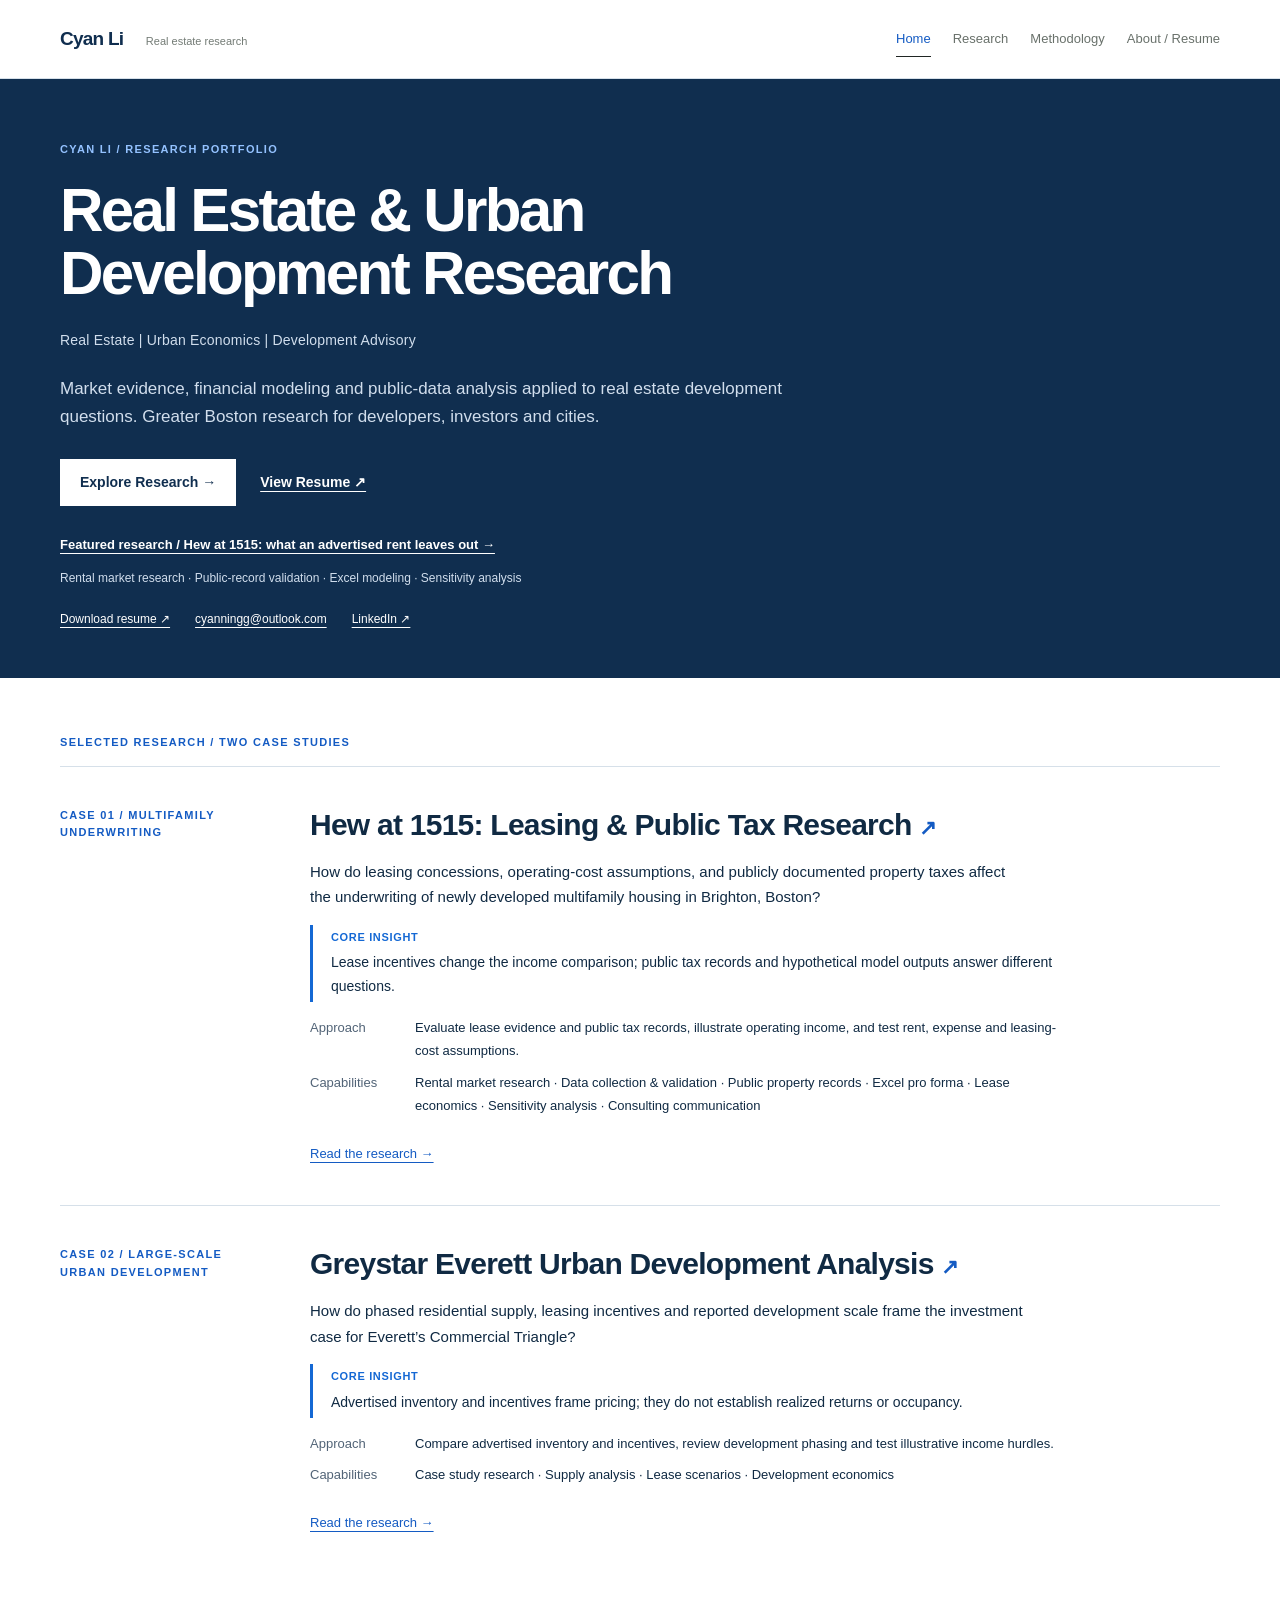
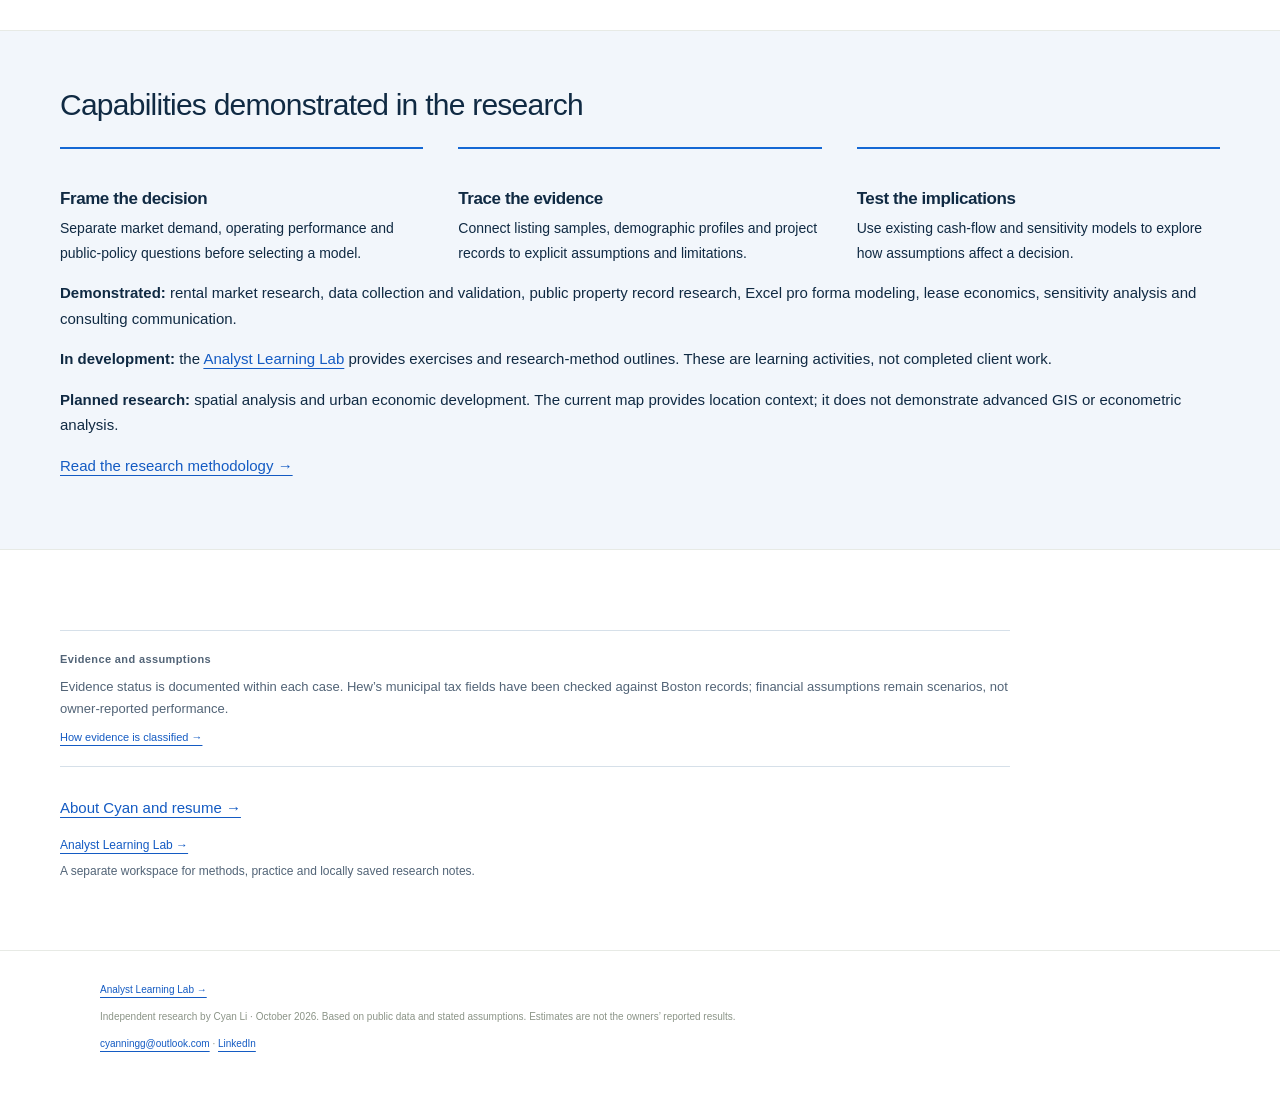
==== commit 3523e369: "Redesign research portfolio with analytical exhibits and print brief" ====
--- a/index.html
+++ b/index.html
@@ -2,6 +2,13 @@
 <html lang="en">
 <head>
 <meta charset="utf-8">
+<link rel="icon" type="image/svg+xml" href="favicon.svg">
+<meta property="og:title" content="Cyan Li | Real Estate &amp; Urban Development Research">
+<meta property="og:description" content="Market evidence, financial modeling and public-data analysis. Explore the Hew and Everett research studies.">
+<meta property="og:type" content="website">
+<meta property="og:url" content="https://cyanninggg.github.io/real-estate-research/">
+<meta property="og:image" content="https://cyanninggg.github.io/real-estate-research/social-preview.png">
+<meta name="twitter:card" content="summary_large_image">
 <meta name="viewport" content="width=device-width, initial-scale=1, viewport-fit=cover">
 <title>Cyan Li | Real Estate Research</title><meta name="description" content="Cyan Li: real estate development and asset analysis. Boston multifamily research, operating models, lease economics and development feasibility.">
 <style>
@@ -193,8 +200,9 @@
 </style>
 <link rel="stylesheet" href="study.css">
 <link rel="stylesheet" href="portfolio.css">
-<link rel="stylesheet" href="hew-report.css?v=hew-final-20261026-4">
+<link rel="stylesheet" href="hew-report.css?v=portfolio-20261027">
 <link rel="stylesheet" href="lab.css">
+<link rel="stylesheet" href="report-design.css?v=portfolio-20261027">
 </head>
 <body><a class="skip" href="#app">Skip to content</a>
 <header class="topbar">
@@ -210,11 +218,12 @@
 </header>
 <main id="app"></main>
 <footer><div class="wrap prose"><p><a href="#/lab">Analyst Learning Lab →</a></p><p>Independent research by Cyan Li · October 2026. Based on public data and stated assumptions. Estimates are not the owners’ reported results.</p><p><a href="mailto:cyanningg@outlook.com">cyanningg@outlook.com</a> · <a href="https://www.linkedin.com/in/cyan-li-3b8483256/" target="_blank" rel="noopener">LinkedIn</a></p></div></footer>
-<script src="study.js?v=hew-final-20261026-4"></script>
+<script src="study.js?v=portfolio-20261027"></script>
 <script src="research-components.js"></script>
-<script src="reconciled-model.js?v=hew-final-20261026-4"></script>
-<script src="hew-report.js?v=hew-final-20261026-4"></script>
-<script src="portfolio.js?v=hew-final-20261026-4"></script>
+<script src="reconciled-model.js?v=portfolio-20261027"></script>
+<script src="research-exhibits.js?v=portfolio-20261027"></script>
+<script src="hew-report.js?v=portfolio-20261027"></script>
+<script src="portfolio.js?v=portfolio-20261027"></script>
 <script src="lab-content.js"></script>
 <script src="lab.js"></script>
 <script>
--- a/hew-report.css
+++ b/hew-report.css
@@ -17,4 +17,20 @@
 .hew-report .sensitivity-label{display:flex;align-items:center;flex-wrap:wrap;gap:12px;font-size:13px;margin:24px 0}
 .hew-report .sensitivity-label select{font:inherit;background:white;color:var(--ink);border:1px solid var(--line);padding:10px;max-width:100%}
 .hew-report [data-reconciled-sensitivity][hidden]{display:none}
+.hew-executive{padding-top:30px;padding-bottom:42px;border-top:1px solid var(--line)}
+.hew-executive h2{font-size:26px;font-weight:500;margin:10px 0 28px}
+.hew-summary-grid{display:grid;grid-template-columns:repeat(3,minmax(0,1fr));gap:32px}
+.hew-summary-grid article{border-top:2px solid var(--green);padding-top:18px;min-width:0}
+.hew-summary-grid h3{font-size:15px;font-weight:500;margin:0 0 15px}
+.hew-summary-grid p{font-size:13px;line-height:1.7}
+.hew-summary-grid .summary-metric{font-size:clamp(22px,2.3vw,30px);line-height:1.3;letter-spacing:-.03em;margin:0 0 16px;font-variant-numeric:tabular-nums}
+.summary-metric span{display:block;font-size:14px;letter-spacing:0;margin-top:6px;color:var(--muted)}
+.hew-summary-grid a,.summary-next a{font-size:12px;text-underline-offset:4px}
+.hew-summary-grid .report-source{font-size:10px;line-height:1.6;color:var(--green);margin-top:18px}
+.hew-executive .summary-next{font-size:13px;line-height:1.7;border-top:1px solid var(--line);padding-top:20px;margin-top:28px}
+.hew-model-access{padding:0 0 26px;margin-bottom:30px;border-bottom:1px solid var(--line)}
+.hew-model-access p{max-width:820px}
+.hew-model-access .model-download{display:inline-block;font-size:14px;font-weight:500;padding:10px 0;text-underline-offset:5px}
+#hew-tax-record{scroll-margin-top:110px}
+@media(max-width:800px){.hew-summary-grid{grid-template-columns:1fr;gap:26px}.hew-summary-grid .summary-metric{font-size:28px}.hew-executive h2{font-size:23px}.hew-model-access .model-download{padding:14px 0}}
 @media(max-width:800px){.hew-report .hew-process{grid-template-columns:repeat(2,minmax(0,1fr));gap:22px}.hew-process li:nth-child(even):after{display:none}.hew-report table{min-width:650px}.hew-report .portfolio-case-head h1{font-size:2.3rem}.hew-report .hew-findings{padding-left:20px}.hew-report .hero-route a{display:inline-block;margin:4px 10px 4px 0}}
--- a/report-design.css
+++ b/report-design.css
@@ -0,0 +1,13 @@
+/* Consulting-report presentation. No research inputs or model logic live here. */
+:root,:root[data-theme],:root:not([data-theme="light"]){--bg:#fff;--panel:#fff;--ink:#102a43;--muted:#526477;--line:#d6e0e9;--green:#145bc3;--green-soft:#edf4fc;--bar-list:#173b64;--bar-tenant:#1468d4;--bar-owner:#5385aa;--blue:#1468d4;--navy:#102e4f;color-scheme:light}
+body{background:#fff;color:var(--ink);font-family:Arial,Helvetica,sans-serif;font-size:15px;line-height:1.65}
+a{color:#145bc3;text-underline-offset:4px}a:hover{text-decoration-thickness:2px}a:focus-visible,button:focus-visible,summary:focus-visible,select:focus-visible,input:focus-visible,textarea:focus-visible{outline:3px solid #dd8d16;outline-offset:4px}
+.wrap{width:min(100%,1240px);max-width:1240px;padding-left:40px;padding-right:40px;margin-inline:auto}.topbar{background:white;border-bottom:1px solid var(--line)}.topbar .wrap{max-width:1240px}.brand{color:var(--navy)}.nav a{font-size:13px}.nav a.active,.nav a.on{color:#145bc3}.eyebrow,.section-kicker,.entry-index{color:#145bc3;font-size:11px;letter-spacing:.12em;font-weight:700;line-height:1.6}
+h1,h2,h3,h4{color:var(--ink);line-height:1.2;letter-spacing:-.025em}h2{font-size:30px}h3{font-size:22px}p{line-height:1.7}.portfolio-hero,.portfolio-case-head{padding-top:60px;padding-bottom:56px}.portfolio-hero h1,.study-report .portfolio-case-head h1{font-size:clamp(36px,4.7vw,64px);font-weight:600;line-height:1.05;letter-spacing:-.045em;max-width:1000px;margin:18px 0 24px}.portfolio-hero .intro{font-size:17px;line-height:1.65;max-width:740px}.portfolio-home .portfolio-hero{background:var(--navy);color:#fff;width:100%;max-width:none;padding-inline:max(40px,calc((100% - 1160px)/2));padding-top:62px;padding-bottom:48px}.portfolio-home .portfolio-hero h1{color:#fff;max-width:920px}.portfolio-home .portfolio-hero .eyebrow{color:#94c2ff}.portfolio-home .portfolio-hero .intro,.portfolio-home .positioning,.portfolio-home .capability-line{color:#d1deed}.portfolio-home .portfolio-hero a{color:#fff}.portfolio-home .contact-links{font-size:12px;margin-top:22px}.portfolio-actions{display:flex;gap:24px;align-items:center;flex-wrap:wrap;margin:28px 0}.portfolio-actions a{font-size:14px;font-weight:700}.portfolio-actions .action-primary{background:#fff;color:var(--navy);padding:12px 20px;text-decoration:none}.action-secondary{padding:10px 0}.portfolio-home .hero-route{font-size:13px;margin:24px 0 12px}.portfolio-home .capability-line{font-size:12px}.portfolio-home section{padding:56px 0}.research-entry{grid-template-columns:210px minmax(0,1fr);padding:40px 0;gap:40px}.entry-index{font-size:11px}.research-entry h2{font-size:30px;max-width:800px;font-weight:600}.research-entry dl{font-size:13px}.entry-insight{border-left:3px solid var(--blue);padding:3px 0 3px 18px;max-width:800px;font-size:14px}.entry-insight strong{display:block;font-size:11px;color:var(--blue);text-transform:uppercase;letter-spacing:.06em;margin-bottom:5px}.capability-section{background:#f2f6fb}.capability-grid article{border-top:2px solid var(--blue);padding-top:12px}.capability-grid h3{font-weight:600}.capability-grid p{font-size:14px}.research-status{border-color:var(--line);color:var(--muted);font-size:13px}.portfolio-case-head .crumbs{font-size:12px}.case-subtitle{font-size:20px;max-width:830px;font-weight:500}.case-top-takeaway{font-size:16px;max-width:840px}.portfolio-case-head .intro{font-size:13px}.portfolio-case-head .hero-route{font-size:13px;display:flex;gap:20px;flex-wrap:wrap}.report-source,.research-case .report-source,.exhibit-source{font-size:12px!important;line-height:1.65;color:var(--muted)}
+.hew-executive{border-top:1px solid var(--line);padding-top:38px;padding-bottom:36px}.hew-executive h2{font-size:30px;font-weight:600}.hew-summary-grid{gap:30px}.hew-summary-grid article{border-top:3px solid var(--blue);padding-top:20px}.hew-summary-grid article:last-child{border-color:#7d651e}.hew-summary-grid h3{font-size:12px;font-weight:700;letter-spacing:.05em;text-transform:uppercase;color:#145bc3}.hew-summary-grid .summary-metric{font-size:clamp(22px,2.4vw,31px);font-weight:600;color:var(--navy);letter-spacing:-.04em}.summary-metric span{font-size:13px;font-weight:400;letter-spacing:0}.hew-summary-grid p{font-size:13px}.hew-summary-grid a{font-size:13px}.hew-summary-grid .report-source{border-top:1px solid var(--line);padding-top:12px;font-size:10px!important}.case-navigation{position:sticky;top:0;background:rgba(255,255,255,.98);z-index:20;border-block:1px solid var(--line)}.case-contents{margin:0;border:0;padding:10px 0;gap:28px}.case-contents a{color:var(--muted);font-size:12px;padding:10px 0;border-bottom:3px solid transparent}.case-contents a.active{color:var(--blue);border-color:var(--blue);font-weight:700}.case-contents span{color:inherit}.case-section,.study-report .case-section{padding:56px 0;scroll-margin-top:90px}.case-section .section-kicker:first-child{border-left:3px solid var(--blue);padding-left:14px;margin-bottom:20px}.case-section .case-section-title,.study-report .case-section-title{font-size:clamp(27px,3vw,38px);font-weight:500;line-height:1.16;max-width:940px;margin-bottom:28px}.case-section p,.case-section li{line-height:1.7}.hew-report .hew-process{gap:24px;margin:36px 0}.hew-process li{font-size:15px;font-weight:600;padding-top:18px}.hew-process li span{font-size:20px;color:var(--blue);font-weight:400}.decision-context{border:0;background:#f2f6fb;padding:24px}.decision-context dt{color:var(--blue)}
+.research-exhibit{margin:38px 0 24px;padding:28px 0 20px;border-top:1px solid var(--line)}.research-exhibit figcaption h3,.sensitivity-exhibit>h3{font-size:28px;font-weight:500;max-width:880px;margin:10px 0 26px}.research-exhibit figcaption .section-kicker{border:0!important;padding:0!important}.exhibit-split{display:grid;grid-template-columns:minmax(0,1fr) minmax(0,1.7fr);gap:50px}.exhibit-split>div:first-child{font-size:14px;max-width:350px}.bar-group{margin-bottom:25px}.bar-group h4{font-size:16px;margin:0 0 12px}.bar-group h4 span{font-size:12px;color:var(--muted);font-weight:400;margin-left:8px}.bar-row{display:grid;grid-template-columns:123px minmax(0,1fr) 83px;gap:12px;align-items:center;margin:8px 0;font-size:11px}.bar-row strong{font-size:12px;text-align:right;font-variant-numeric:tabular-nums}.bar-track{height:18px;background:#f0f4f8}.bar-track i{display:block;height:100%;background:#173b64}.bar-track .series-1{background:#1468d4}.bar-track .series-2{background:#5385aa}.exhibit-source{margin-top:24px!important;padding-top:12px;border-top:1px solid var(--line);max-width:none!important}.tax-readout{display:grid;grid-template-columns:repeat(3,minmax(0,1fr));gap:24px;margin:28px 0}.tax-readout div{border-left:2px solid var(--blue);padding-left:18px}.tax-readout span{display:block;font-size:12px;color:var(--muted);margin-bottom:8px}.tax-readout strong{font-size:clamp(22px,2.5vw,31px);font-weight:500;letter-spacing:-.035em;font-variant-numeric:tabular-nums}.hew-report details{margin:18px 0;border-top:1px solid var(--line);border-bottom:1px solid var(--line);padding:0 0 4px}.hew-report details details{margin-left:0}.hew-report summary{padding:16px 0;font-size:14px;font-weight:600;min-height:48px}.hew-report details[open]{padding-bottom:20px}.hew-report details[open]>summary{margin-bottom:16px}.hew-report table{font-size:12px}.hew-report th{background:#eef4fa;color:var(--navy)}.hew-report .report-table td{font-variant-numeric:tabular-nums}.hew-report #case-analysis{border-top:5px solid var(--navy)}.hew-report #case-analysis>.wrap>.section-kicker{color:var(--navy)}.model-disclosure{background:#f2f6fb;border-color:#145bc3!important;padding:16px 20px!important;max-width:none!important}.finance-scenarios{display:grid;grid-template-columns:repeat(2,minmax(0,1fr));gap:40px;margin-top:30px}.finance-scenario h4{font-size:21px;margin:0 0 20px}.finance-flow{list-style:none;padding:0;margin:0}.finance-flow li{display:flex;align-items:center;justify-content:space-between;gap:16px;padding:10px 14px;border-bottom:1px solid #fff;font-size:12px}.finance-flow li strong{font-size:14px;font-variant-numeric:tabular-nums;white-space:nowrap}.flow-gross{background:#173b64;color:white}.flow-deduction{background:#e9f0f8}.flow-ancillary{background:#f4f7fb}.flow-subtotal{background:#1468d4;color:white;margin-block:10px}.flow-noi{background:#102e4f;color:white;margin-top:14px}.finance-flow .flow-noi{padding-block:16px}.flow-noi strong{font-size:19px!important}.flow-below{background:#f7f3e9}.finance-flow li:nth-child(11){border-top:2px dashed #9a7a3c;margin-top:14px;padding-top:16px}.finance-outcomes{margin:20px 0 0}.finance-outcomes div{display:flex;justify-content:space-between;gap:15px;border-bottom:1px solid var(--line);padding:12px 0}.finance-outcomes dt{font-size:12px}.finance-outcomes dd{margin:0;font-size:18px;font-weight:600;font-variant-numeric:tabular-nums}.trace-grid{display:grid;grid-template-columns:repeat(2,minmax(0,1fr));gap:30px}.trace-grid dl{font-size:13px}.trace-grid dd{margin:0 0 14px}.trace-grid dt{font-weight:700;color:var(--blue)}.hew-model-access{margin-top:32px;padding-top:12px}.hew-model-access h3{font-size:22px}.sensitivity-exhibit{margin-top:45px;padding-top:28px;border-top:1px solid var(--line)}.matrix-legend{display:flex;flex-wrap:wrap;gap:10px 24px;font-size:11px!important}.matrix-legend span{padding-left:10px;border-left:4px solid #9cc9eb}.matrix-legend span:nth-child(2){border-color:#d7b36c}.matrix-legend span:last-child{border-color:var(--navy)}.matrix-base{outline:2px solid var(--navy);outline-offset:-2px;background:#eef4fa}.base-badge{display:inline-block;padding:1px 5px;background:var(--navy);color:#fff;font-size:9px;font-weight:700;margin-left:6px}.matrix-improved{background:#e3f1fb!important;color:#133f61}.matrix-reduced{background:#fff0d4!important;color:#674315}.matrix-same{background:#f0f3f7!important}.sensitivity-exhibit td small{display:block;font-size:10px;margin-top:4px}.sensitivity-exhibit table{width:100%}.implication-grid{display:grid;grid-template-columns:repeat(3,minmax(0,1fr));margin:28px 0}.implication-head{padding:16px 20px;background:#102e4f;color:white;font-size:14px;font-weight:600}.implication-head:nth-child(2){background:#145bc3}.implication-head:nth-child(3){background:#34648b}.implication-cell{padding:22px 20px;border-bottom:1px solid var(--line);border-right:1px solid var(--line);font-size:14px}.implication-cell:nth-child(3n+1){font-weight:600}.mobile-label{display:none}.research-case .table-scroll{max-width:100%;overflow:auto}.research-case .wrap>*{min-width:0}.lab-shell{--green:#145bc3;--green-soft:#edf4fc}.footer{background:#f2f6fb}.method-steps li::marker{color:var(--blue)}
+@media(max-width:1024px){.wrap{padding-inline:30px}.portfolio-home .portfolio-hero{padding-inline:30px}.hew-summary-grid{gap:20px}.exhibit-split{gap:30px;grid-template-columns:1fr 1.6fr}.bar-row{grid-template-columns:105px minmax(0,1fr) 78px;gap:8px}.finance-scenarios{gap:24px}.finance-flow li{padding-inline:10px}.finance-flow li strong{font-size:12px}.tax-readout strong{font-size:25px}}
+@media(max-width:800px){.hew-summary-grid{grid-template-columns:1fr}.hew-summary-grid article{display:grid;grid-template-columns:1fr 1fr;gap:0 25px}.hew-summary-grid h3,.hew-summary-grid .summary-metric{grid-column:1}.hew-summary-grid article>p:not(.summary-metric){grid-column:2}.hew-summary-grid article>p:nth-child(3){grid-row:1/3;margin:0}.hew-summary-grid a{grid-column:1}.case-contents{display:none}.mobile-contents{display:flex;align-items:center;gap:20px;padding:10px 0;font-size:12px}.mobile-contents select{flex:1;padding:9px;max-width:100%;background:#fff;color:var(--navy);border:1px solid var(--line)}.exhibit-split{grid-template-columns:1fr}.exhibit-split>div:first-child{max-width:none}.finance-scenarios{gap:18px}.finance-flow li{display:block}.finance-flow li strong{display:block;margin-top:3px}.tax-readout{gap:14px}.tax-readout strong{font-size:22px}.research-entry{grid-template-columns:150px 1fr;gap:24px}.portfolio-case-head .hero-route{gap:10px}.case-section,.study-report .case-section{scroll-margin-top:80px}.finance-outcomes div{display:block}.finance-outcomes dd{margin-top:4px}.research-case .report-map{height:360px}}
+@media(max-width:600px){.wrap{padding-inline:22px}.portfolio-home .portfolio-hero{padding:42px 22px 34px}.portfolio-hero,.portfolio-case-head{padding-top:32px;padding-bottom:32px}.portfolio-hero h1,.study-report .portfolio-case-head h1,.hew-report .portfolio-case-head h1{font-size:38px}.portfolio-home .portfolio-hero .intro{font-size:15px}.portfolio-home section,.case-section,.study-report .case-section{padding-block:36px}.research-entry{grid-template-columns:1fr;gap:14px;padding-block:28px}.research-entry h2{font-size:26px}.research-entry dl{grid-template-columns:1fr;gap:4px}.research-entry dd{margin-bottom:10px}.capability-grid{grid-template-columns:1fr}.hew-summary-grid article{display:block}.hew-summary-grid article>p:nth-child(3){margin:12px 0}.hew-summary-grid .summary-metric{font-size:30px}.case-subtitle{font-size:17px}.case-top-takeaway{font-size:14px}.hew-executive h2{font-size:26px}.hew-report .hew-process{grid-template-columns:repeat(2,minmax(0,1fr))}.tax-readout{grid-template-columns:1fr;gap:22px}.tax-readout strong{font-size:29px}.research-exhibit figcaption h3,.sensitivity-exhibit>h3{font-size:25px}.bar-row{grid-template-columns:94px minmax(0,1fr) 76px;gap:7px;font-size:10px}.bar-row strong{font-size:11px}.bar-track{height:17px}.finance-scenarios,.trace-grid{grid-template-columns:1fr;gap:24px}.finance-scenario h4{border-bottom:2px solid var(--blue);padding-bottom:12px}.finance-flow li{display:flex}.finance-flow li strong{font-size:13px;margin:0}.finance-outcomes div{display:flex}.finance-outcomes dd{margin:0;font-size:17px}.implication-grid{grid-template-columns:1fr}.implication-head{display:none}.mobile-label{display:block;font-size:10px;text-transform:uppercase;letter-spacing:.07em;color:var(--blue);margin-bottom:6px}.implication-cell{padding:16px 0;border-right:0}.implication-cell:nth-child(3n+1){border-top:3px solid var(--navy);margin-top:15px}.hew-report table{min-width:650px}.hew-report .sensitivity-exhibit table{min-width:580px}.case-section .case-section-title,.study-report .case-section-title{font-size:28px}.report-source,.exhibit-source{overflow-wrap:anywhere}.decision-context{padding:18px}.contact-links{font-size:12px;overflow-wrap:anywhere}.portfolio-actions{gap:20px}.case-navigation .wrap{padding-inline:22px}.report-map{max-width:100%}}
+@media(prefers-reduced-motion:reduce){html{scroll-behavior:auto!important}*,*:before,*:after{animation:none!important;transition:none!important}}
+.portfolio-home .portfolio-hero .action-primary{color:var(--navy)}
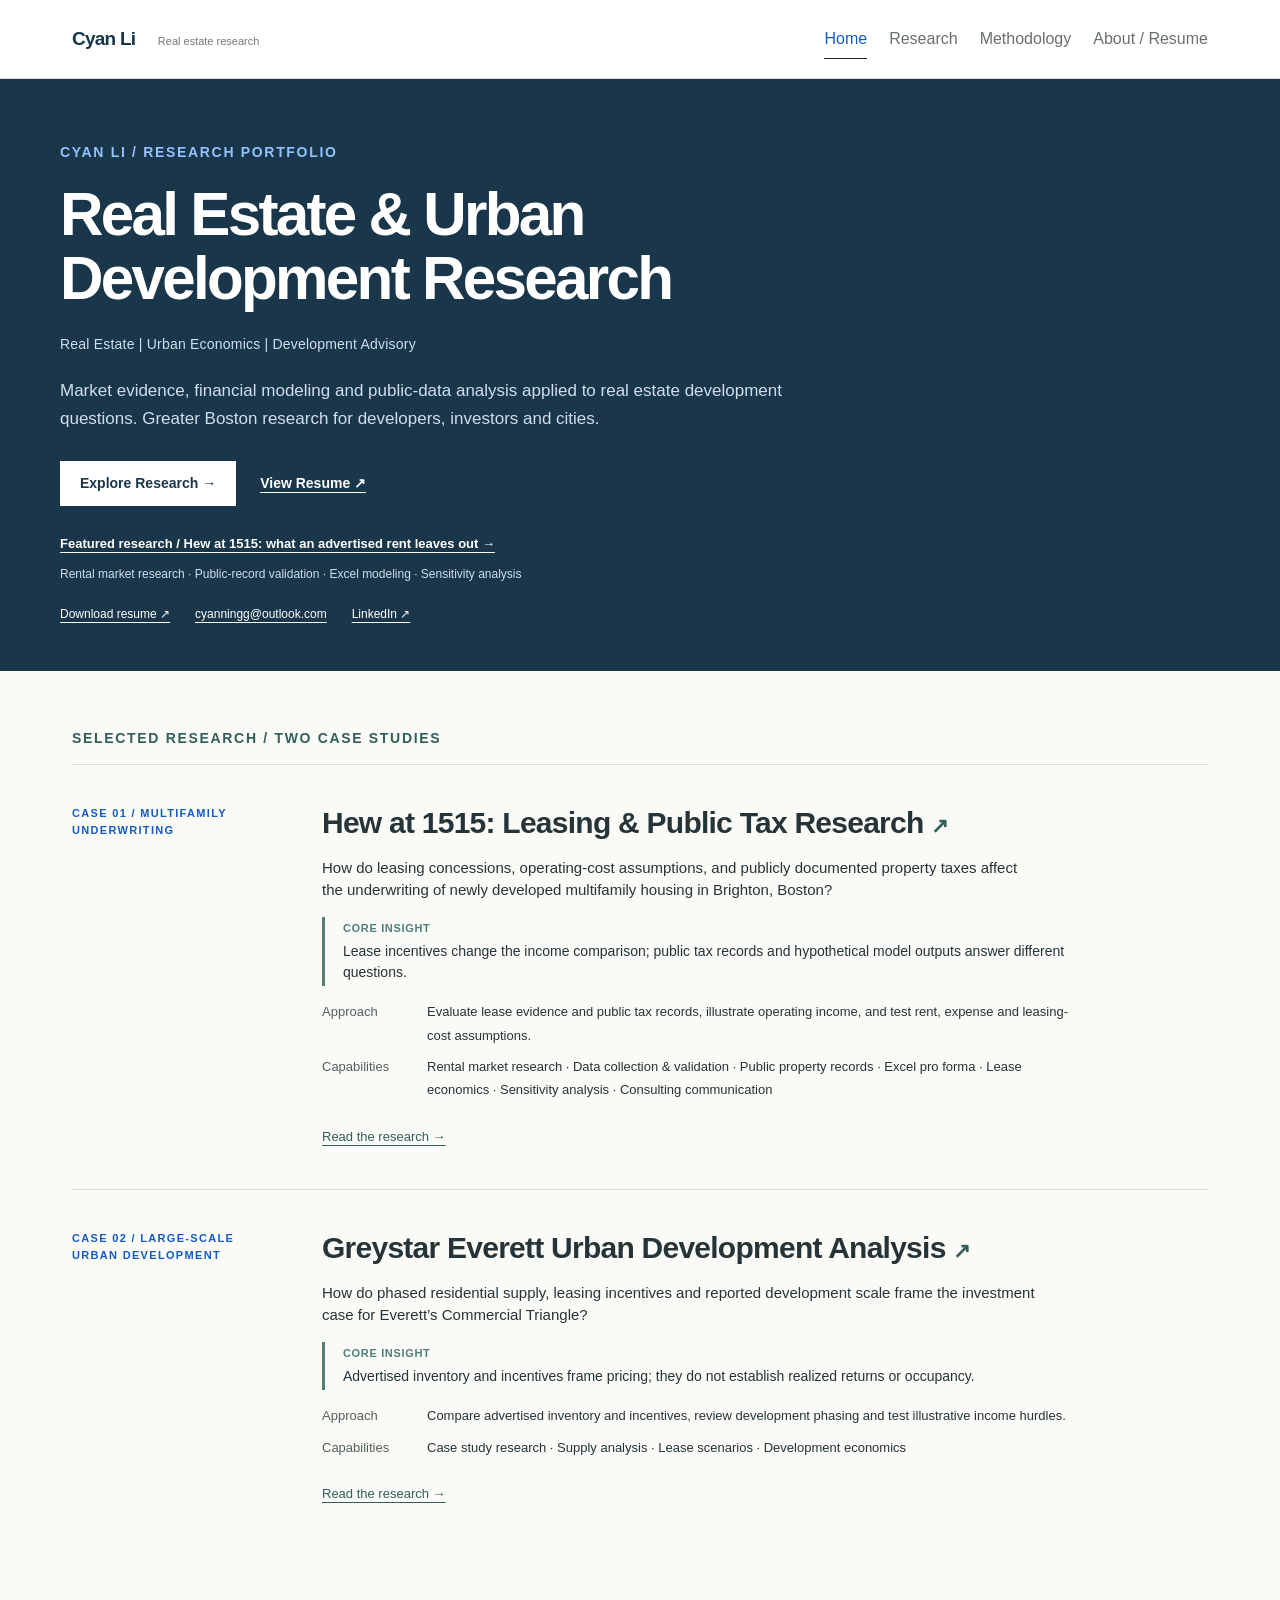
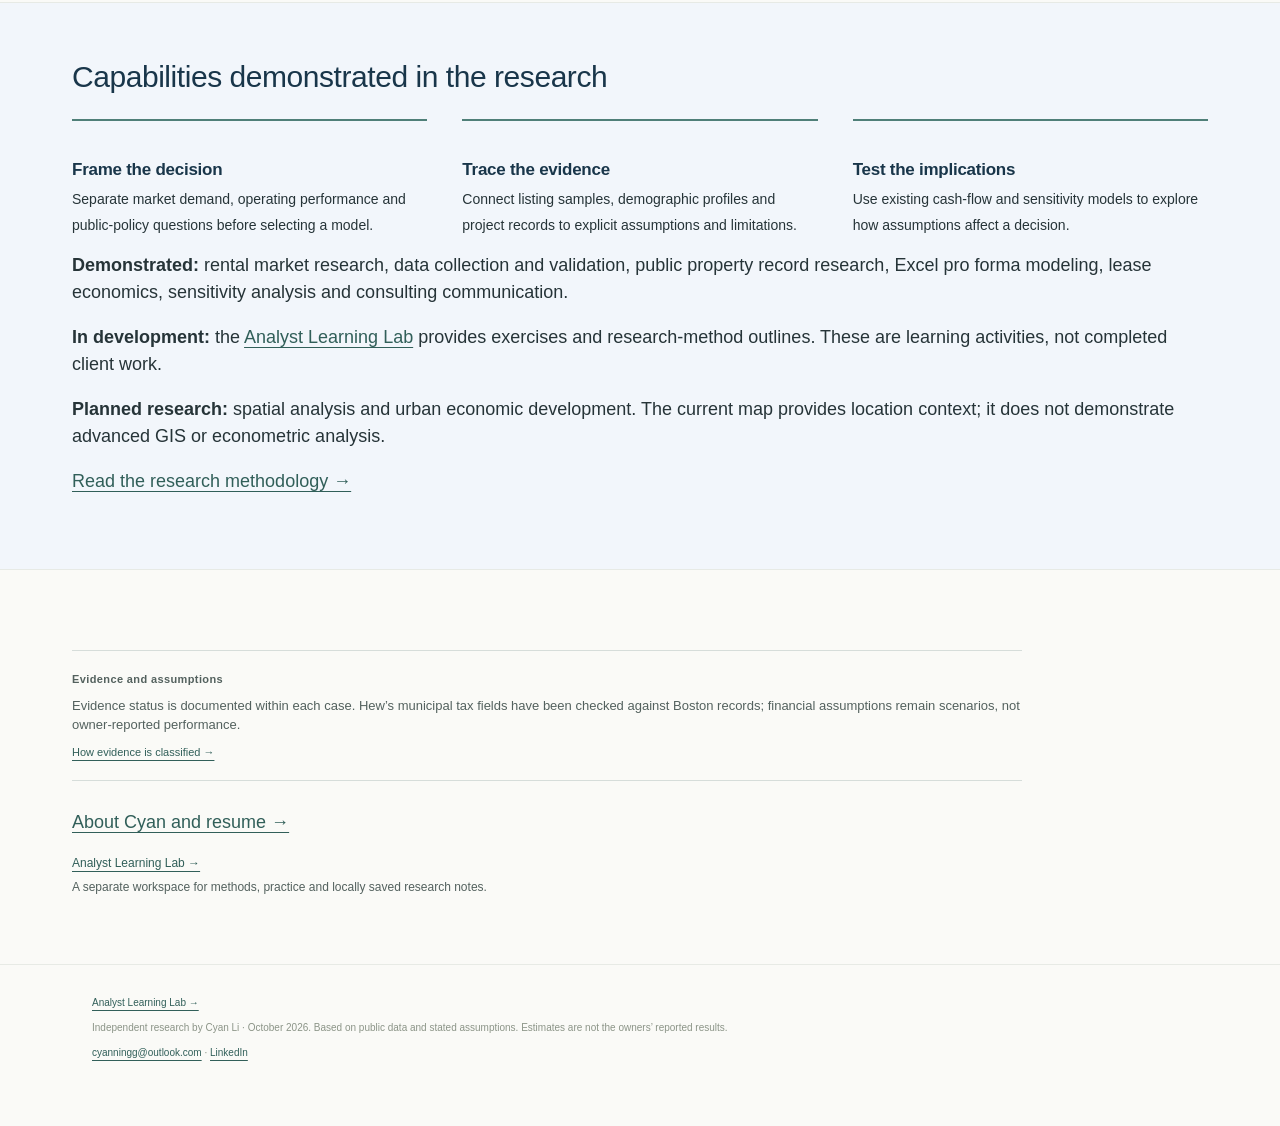
==== commit a7843a67: "Present Hew research through concise financial exhibits" ====
--- a/index.html
+++ b/index.html
@@ -203,6 +203,7 @@
 <link rel="stylesheet" href="hew-report.css?v=portfolio-20261027">
 <link rel="stylesheet" href="lab.css">
 <link rel="stylesheet" href="report-design.css?v=portfolio-20261027">
+<link rel="stylesheet" href="hew-editorial.css?v=editorial-20261027">
 </head>
 <body><a class="skip" href="#app">Skip to content</a>
 <header class="topbar">
@@ -222,7 +223,7 @@
 <script src="research-components.js"></script>
 <script src="reconciled-model.js?v=portfolio-20261027"></script>
 <script src="research-exhibits.js?v=portfolio-20261027"></script>
-<script src="hew-report.js?v=portfolio-20261027"></script>
+<script src="hew-report.js?v=editorial-20261027"></script>
 <script src="portfolio.js?v=portfolio-20261027"></script>
 <script src="lab-content.js"></script>
 <script src="lab.js"></script>
--- a/hew-editorial.css
+++ b/hew-editorial.css
@@ -0,0 +1,10 @@
+@import url("typeface.css");
+/* Final editorial layer. Research values and accounting remain in the source model. */
+:root,:root[data-theme],:root:not([data-theme="light"]){--bg:#FAFAF7;--panel:#fff;--ink:#263438;--muted:#53615e;--line:#d6ddda;--green:#315f59;--green-soft:#eff3ef;--blue:#4F7F78;--navy:#19364A;--bar-list:#19364A;--bar-tenant:#4F7F78}
+body,button,input,select,textarea,table{font-family:'Source Sans 3',sans-serif}body{font-size:18px;line-height:1.5;background:var(--bg)}a{color:#315f59}h1,h2,h3,h4{color:var(--navy);letter-spacing:-.015em}p{line-height:1.5}.wrap{max-width:1200px;width:100%;padding-inline:32px}.topbar .wrap{max-width:1200px}.nav a{font-size:16px}.section-kicker,.eyebrow{color:#315f59;font-size:14px}.report-source,.research-case .report-source,.exhibit-source{font-size:14px!important}.editorial-report{background:var(--bg)}.editorial-report .editorial-hero{padding-top:30px;padding-bottom:36px}.editorial-hero .crumbs{font-size:14px;margin-bottom:28px}.hero-layout{display:grid;grid-template-columns:1.3fr 1fr;gap:48px;align-items:center}.editorial-hero .eyebrow{font-size:14px;line-height:1.6;letter-spacing:.09em;margin:0 0 20px}.editorial-report .editorial-hero h1{font-size:44px;font-weight:600;margin:0 0 20px;line-height:1.1}.editorial-report .editorial-hero h2{font-size:32px;font-weight:600;margin:0 0 20px;line-height:1.2}.editorial-hero p{font-size:18px}.hero-photo{margin:0;align-self:stretch;display:flex;flex-direction:column;justify-content:center}.hero-photo img{display:block;width:100%;height:440px;object-fit:cover;object-position:center}.hero-photo figcaption{font-size:14px;color:var(--muted);padding-top:8px}.editorial-actions{display:flex;flex-wrap:wrap;gap:18px;margin-top:26px}.editorial-actions a{font-size:17px;font-weight:600}.editorial-actions a:first-child{background:var(--navy);color:#fff;padding:11px 16px;text-decoration:none}.editorial-actions a:last-child{padding-block:11px}.preread-findings{display:grid;grid-template-columns:repeat(3,minmax(0,1fr));gap:32px;margin-top:44px;padding-block:25px;border-top:1px solid var(--line);border-bottom:1px solid var(--line)}.preread-findings article{padding:0;background:none;border:0;border-radius:0;box-shadow:none}.preread-findings .finding-number{font-size:40px;line-height:1.1;font-weight:600;color:var(--navy);margin:0 0 14px;letter-spacing:-.03em}.finding-number span{font-size:18px;font-weight:400;letter-spacing:0}.preread-findings h3{font-size:20px;font-weight:600;margin:0 0 10px}.preread-findings p{font-size:18px;margin:10px 0 15px}.evidence-tag{display:inline-block;font-size:14px;font-weight:600;color:#315f59;line-height:1.4;border-bottom:1px solid #b5c5bd;padding-bottom:3px}.scope-panels{display:grid;grid-template-columns:1fr 1fr;gap:44px;margin-top:28px}.scope-panels h3{font-size:20px;margin:0 0 8px}.scope-panels p{font-size:18px;margin:0}.editorial-source{font-size:14px!important;line-height:1.5;color:var(--muted);margin:16px 0;overflow-wrap:anywhere}.editorial-report .case-navigation{background:var(--bg);border-block:1px solid var(--line);box-shadow:none}.editorial-report .case-contents{display:flex;justify-content:space-between;gap:16px}.editorial-report .case-contents a{padding:18px 0;font-size:16px;color:var(--muted);border-bottom:3px solid transparent;border-radius:0;white-space:normal}.editorial-report .case-contents a.active{color:var(--navy);border-bottom-color:var(--navy);background:none;font-weight:600}.editorial-report .case-section{padding-block:56px;border-bottom:1px solid var(--line);scroll-margin-top:130px}.editorial-report .case-section h2{font-size:32px;line-height:1.2;font-weight:600;margin:12px 0 18px;max-width:950px}.editorial-report .case-section h3{font-size:20px;font-weight:600;line-height:1.3}.editorial-report .case-section p{font-size:18px}.editorial-report .section-intro{max-width:880px}.editorial-report .conclusion-head{font-size:30px!important;margin:48px 0 12px}.editorial-report .editorial-exhibit{margin:28px 0 24px;padding:24px 0;border-block:1px solid var(--line);background:transparent}.editorial-exhibit figcaption{margin-bottom:24px}.editorial-exhibit figcaption h3{font-size:20px;margin:0 0 8px}.editorial-exhibit figcaption p{font-size:16px!important;color:var(--muted);margin:0}.editorial-report .table-scroll{margin:24px 0;max-width:100%;overflow-x:auto}.editorial-report table{min-width:600px;font-size:16px;width:100%;border-collapse:collapse}.editorial-report th,.editorial-report td{padding:13px 14px;font-size:16px;line-height:1.45;text-align:left;vertical-align:top;white-space:normal}.editorial-report .editorial-table th:not(:first-child),.editorial-report .editorial-table td:not(:first-child){text-align:right;font-variant-numeric:tabular-nums}.editorial-report .editorial-table th:first-child{width:40%}.editorial-report .editorial-table thead{background:#eef1ed;color:var(--navy)}.editorial-report .editorial-table tbody tr{background:transparent;border-bottom:1px solid var(--line)}.editorial-report .editorial-table tbody th{font-weight:500}.chart-legend{display:flex;flex-wrap:wrap;gap:24px;font-size:16px;margin:20px 0}.chart-legend span:before{content:'';display:inline-block;width:14px;height:14px;margin-right:8px;vertical-align:-1px;background:var(--navy)}.chart-legend .legend-effective:before{background:var(--blue)}#hew-comps-map{height:440px;width:100%;background:#e9eeea;isolation:isolate;border:1px solid var(--line)}#hew-map-status{font-size:16px;color:var(--muted)}.editorial-report .leaflet-container{font-family:'Source Sans 3',sans-serif;font-size:16px}.editorial-report .leaflet-tooltip{font-size:15px;border:0;border-radius:0;box-shadow:0 1px 3px #0002;color:var(--navy);padding:5px 8px}.editorial-report .leaflet-control-attribution{font-size:12px!important}.editorial-report .leaflet-popup-content p{font-size:16px}.rent-chart{max-width:960px}.rent-group{margin:24px 0}.rent-group h4{font-size:20px;margin:0 0 10px}.rent-group h4 span{font-size:16px;font-weight:400;color:var(--muted)}.rent-row{display:grid;grid-template-columns:85px minmax(0,1fr) 90px;align-items:center;gap:18px;margin:10px 0;font-size:16px}.rent-track{height:23px;background:#edf0ea}.rent-track i{display:block;height:100%;background:var(--navy)}.rent-track .rent-series-1{background:var(--blue)}.rent-row strong{text-align:right;font-size:17px;font-variant-numeric:tabular-nums}.chart-axis{display:flex;justify-content:space-between;margin-left:103px;margin-right:108px;font-size:15px;border-top:1px solid #abb8b0;padding-top:6px}.secondary-callout{border-left:3px solid #a6b9ae;padding:8px 0 8px 22px;margin:32px 0;max-width:900px}.secondary-callout h3{margin:0}.section-takeaway{margin-top:32px;border-top:2px solid var(--navy);padding-top:20px;max-width:960px}.section-takeaway h3{font-size:24px!important;margin:0 0 12px}.paired-metrics{display:grid;grid-template-columns:1fr 1fr;gap:30px;margin:24px 0}.paired-metrics strong{display:block;font-size:38px;color:var(--navy);line-height:1.1;font-weight:600}.paired-metrics p{margin:0;font-size:17px!important}.income-bridge{list-style:none;margin:0;padding:0}.income-bridge li{display:grid;grid-template-columns:255px minmax(0,1fr) 145px;gap:20px;align-items:center;padding:13px 0;border-bottom:1px solid var(--line);font-size:16px}.income-bridge strong{text-align:right;white-space:nowrap;font-size:17px;font-weight:600;font-variant-numeric:tabular-nums}.bridge-track{height:26px;position:relative;border-inline:1px solid #e1e6e0;background:linear-gradient(to right,transparent 49.9%,#e5e9e3 50%,transparent 50.1%)}.bridge-track i{position:absolute;height:100%;background:#9e6651}.bridge-total .bridge-track i{background:var(--navy)}.income-bridge li:last-child .bridge-track i{background:var(--blue)}.bridge-total>span{font-weight:600}.bridge-axis{margin-left:275px;margin-right:165px;border-top:1px solid #abb8b0;padding-top:8px;display:flex;justify-content:space-between;font-size:15px}.tax-context{display:grid;grid-template-columns:1fr 1fr;gap:40px;padding-top:24px;border-top:1px solid var(--line)}.tax-context h3{font-size:20px}.tax-context strong{font-size:34px;color:var(--navy);line-height:1.2}.tax-context p{margin:8px 0}.feasibility-metrics{display:grid;grid-template-columns:repeat(3,1fr);gap:30px;margin:36px 0}.feasibility-metrics span{display:block;font-size:18px}.feasibility-metrics strong{display:block;font-size:44px;font-weight:600;color:var(--navy);line-height:1.2;margin-top:8px}.negative{color:#914b36!important}.positive{color:#315f59!important}.value-bar{display:grid;grid-template-columns:180px minmax(0,1fr) 120px;align-items:center;gap:24px;margin:24px 0;font-size:17px}.value-bar>div{height:35px;background:#edf0ea}.value-bar i{display:block;height:100%;background:var(--navy)}.value-bar:nth-of-type(2) i{background:var(--blue)}.value-bar strong{text-align:right;font-variant-numeric:tabular-nums}.value-axis{display:flex;justify-content:space-between;margin-left:204px;margin-right:144px;border-top:1px solid #abb8b0;font-size:15px;padding-top:8px}.scenario-base{font-size:14px;letter-spacing:.05em;font-weight:700;color:var(--navy)}.editorial-report #case-sensitivity table tr:first-child{background:#eaf0eb}.editorial-report #case-sensitivity td{white-space:nowrap}.editorial-report details{margin-block:16px;padding:0;background:none;border:0;border-top:1px solid var(--line);border-radius:0}.editorial-report summary{font-size:18px;font-weight:600;padding:18px 0;color:var(--navy)}.editorial-report details p{max-width:980px}.editorial-sources{padding-left:22px;font-size:17px}.editorial-sources li{margin:14px 0}.editorial-report .hew-model-access{background:transparent;border-top:2px solid var(--navy);padding:24px 0;margin-top:32px}.editorial-report .model-download{display:inline-block;background:var(--navy);color:#fff;border:0;border-radius:0;padding:12px 18px;font-size:17px;margin-right:24px}.editorial-report .wide-evidence{overscroll-behavior-x:contain}.editorial-report .mobile-contents{display:none}.editorial-report .case-section .report-source{font-size:14px!important}.editorial-report .matrix-base{outline:0}.editorial-report .finance-outcomes{margin:0}.editorial-report [hidden]{display:none!important}
+@media(max-width:1024px){.hero-layout{gap:30px;grid-template-columns:1.15fr 1fr}.hero-photo img{height:460px}.editorial-report .case-contents{gap:20px}.editorial-report .case-contents a{font-size:15px}.income-bridge li{grid-template-columns:220px minmax(0,1fr) 135px;gap:15px}.bridge-axis{margin-left:235px;margin-right:150px}.preread-findings{gap:24px}.preread-findings .finding-number{font-size:36px}}
+@media(max-width:800px){.wrap{padding-inline:26px}.hero-layout{grid-template-columns:1fr}.hero-photo{max-width:none}.hero-photo img{height:340px}.preread-findings{gap:24px;grid-template-columns:1fr}.preread-findings article{display:grid;grid-template-columns:1fr 1.3fr;gap:8px 24px;padding:18px 0;border-bottom:1px solid var(--line)}.preread-findings .finding-number,.preread-findings h3{grid-column:1}.preread-findings article>p:not(.finding-number){grid-column:2;grid-row:1/3;margin:0}.preread-findings .evidence-tag{justify-self:start}.preread-findings article:last-child{border:0}.editorial-report .case-contents{display:none}.editorial-report .mobile-contents{display:flex;font-size:16px;padding-block:10px}.editorial-report .mobile-contents select{font-family:inherit;font-size:16px}.editorial-report .case-section{scroll-margin-top:125px}.scope-panels{gap:24px}.income-bridge li{grid-template-columns:185px minmax(0,1fr) 135px;gap:12px}.bridge-axis{margin-left:197px;margin-right:147px}.feasibility-metrics strong{font-size:36px}.value-bar{grid-template-columns:155px minmax(0,1fr) 100px;gap:15px}.value-axis{margin-left:170px;margin-right:115px}}
+@media(max-width:600px){.wrap{padding-inline:22px}.editorial-report .editorial-hero{padding-top:24px}.editorial-report .editorial-hero h1{font-size:38px}.editorial-report .editorial-hero h2,.editorial-report .case-section h2{font-size:28px}.editorial-report .case-section{padding-block:38px}.hero-photo img{height:290px}.preread-findings{margin-top:30px;padding-block:12px}.preread-findings article{display:block;padding-block:20px}.preread-findings .finding-number{font-size:38px;margin-bottom:12px}.preread-findings article>p:not(.finding-number){margin:12px 0}.scope-panels,.tax-context{grid-template-columns:1fr;gap:24px}.editorial-report .case-navigation .wrap{padding-inline:18px}.mobile-contents{gap:12px!important}.mobile-contents select{min-width:0}.editorial-report .case-section .conclusion-head{font-size:26px!important;margin-top:34px}#hew-comps-map{height:350px}.rent-row{grid-template-columns:65px minmax(0,1fr) 68px;gap:10px}.rent-row strong{font-size:16px}.chart-axis{margin-left:75px;margin-right:78px}.income-bridge li{grid-template-columns:1fr 120px;gap:6px 12px;padding-block:14px}.income-bridge li>span{font-size:16px}.income-bridge strong{grid-column:2;grid-row:auto;font-size:16px}.income-bridge .bridge-track{grid-column:1/-1;grid-row:auto;height:22px;order:3}.bridge-axis{margin-inline:0}.paired-metrics{gap:18px}.paired-metrics strong{font-size:34px}.tax-context strong{font-size:32px}.feasibility-metrics{grid-template-columns:1fr;gap:20px}.feasibility-metrics>div{display:flex;justify-content:space-between;gap:16px;align-items:center}.feasibility-metrics strong{font-size:36px;margin:0}.feasibility-metrics span{max-width:150px}.value-bar{grid-template-columns:1fr 100px;gap:8px 12px}.value-bar>div{grid-column:1/-1;grid-row:2;height:28px}.value-axis{margin-inline:0}.editorial-report table{min-width:590px}.editorial-report #case-sensitivity table{min-width:640px}.editorial-report .hew-model-access a{margin-block:10px}.editorial-report .evidence-tag{font-size:14px}.editorial-report .editorial-exhibit{padding-block:22px}.topbar .nav a{font-size:15px}.section-takeaway h3{font-size:23px!important}}
+@media print{body{background:#fff}.editorial-report .case-navigation,.editorial-actions,#hew-comps-map,.hero-photo{display:none}.hero-layout,.scope-panels{display:block}.editorial-report .case-section{break-inside:auto;padding-block:20px}.editorial-report details{display:block}.editorial-report .table-scroll{overflow:visible}.editorial-report table{min-width:0}.editorial-report th,.editorial-report td{font-size:10pt}.editorial-report h2{break-after:avoid}.editorial-report .preread-findings{break-inside:avoid}}
+
+.property-map-controls{display:flex;flex-wrap:wrap;gap:12px;margin:16px 0}.property-map-controls button{font:600 16px "Source Sans 3",sans-serif;color:var(--navy);background:transparent;border:1px solid #9eafa5;border-radius:0;padding:8px 14px;cursor:pointer}.property-map-controls button:hover{background:#edf1eb}.property-map-controls button:first-child{border-color:var(--navy)}
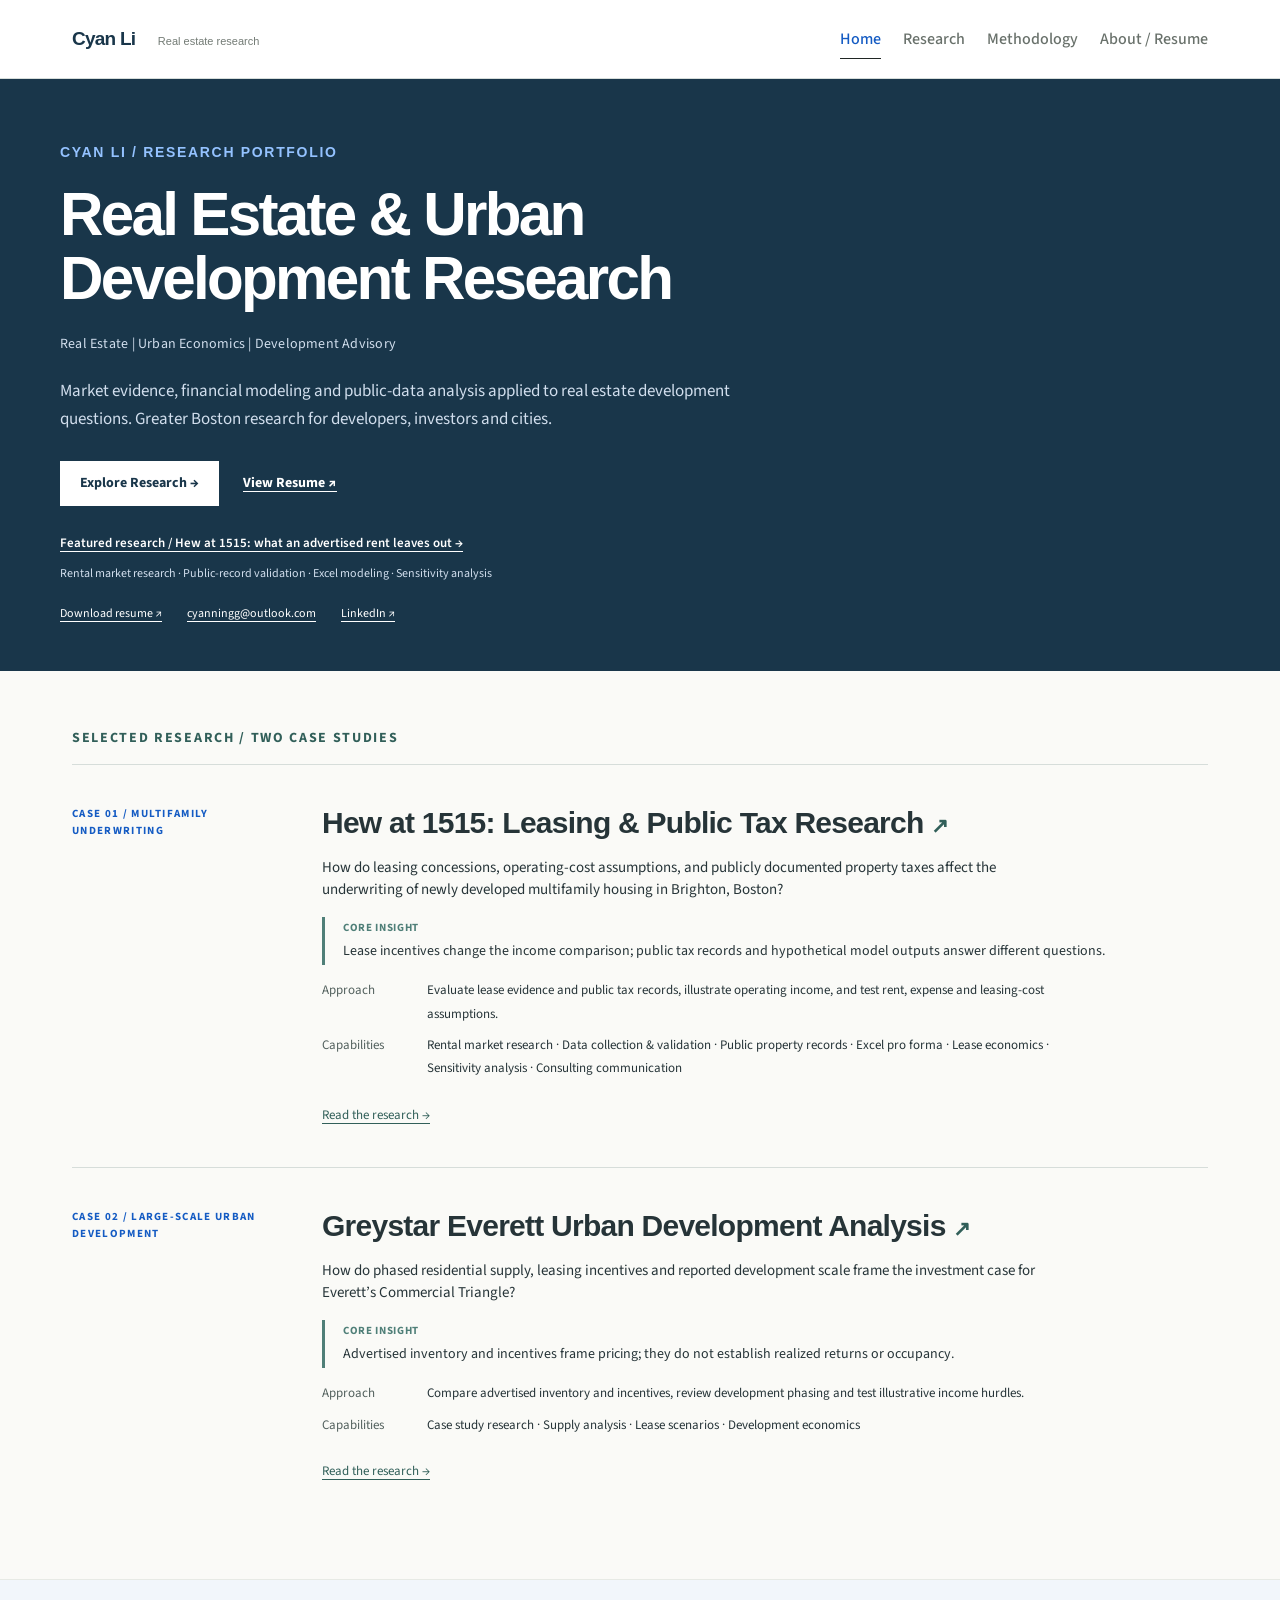
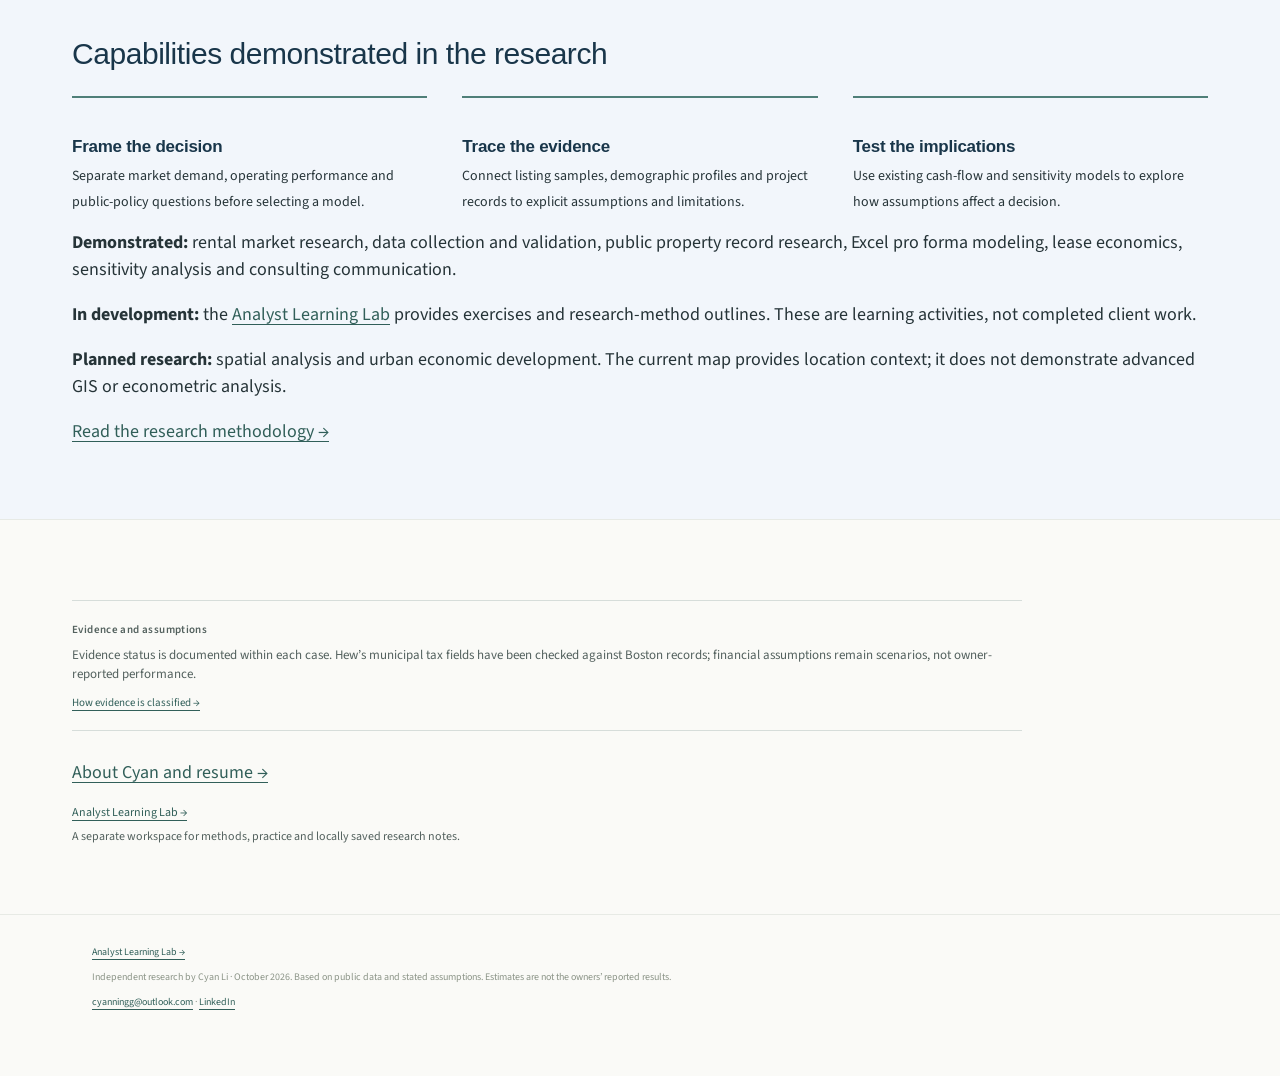
==== commit f4375558: "Replace Hew web map with a QGIS analysis exhibit" ====
--- a/index.html
+++ b/index.html
@@ -203,7 +203,7 @@
 <link rel="stylesheet" href="hew-report.css?v=portfolio-20261027">
 <link rel="stylesheet" href="lab.css">
 <link rel="stylesheet" href="report-design.css?v=portfolio-20261027">
-<link rel="stylesheet" href="hew-editorial.css?v=editorial-20261027">
+<link rel="stylesheet" href="hew-editorial.css?v=qgis-map-20261027">
 </head>
 <body><a class="skip" href="#app">Skip to content</a>
 <header class="topbar">
@@ -223,7 +223,7 @@
 <script src="research-components.js"></script>
 <script src="reconciled-model.js?v=portfolio-20261027"></script>
 <script src="research-exhibits.js?v=portfolio-20261027"></script>
-<script src="hew-report.js?v=editorial-20261027"></script>
+<script src="hew-report.js?v=qgis-map-20261027"></script>
 <script src="portfolio.js?v=portfolio-20261027"></script>
 <script src="lab-content.js"></script>
 <script src="lab.js"></script>
--- a/hew-editorial.css
+++ b/hew-editorial.css
@@ -8,3 +8,6 @@
 @media print{body{background:#fff}.editorial-report .case-navigation,.editorial-actions,#hew-comps-map,.hero-photo{display:none}.hero-layout,.scope-panels{display:block}.editorial-report .case-section{break-inside:auto;padding-block:20px}.editorial-report details{display:block}.editorial-report .table-scroll{overflow:visible}.editorial-report table{min-width:0}.editorial-report th,.editorial-report td{font-size:10pt}.editorial-report h2{break-after:avoid}.editorial-report .preread-findings{break-inside:avoid}}
 
 .property-map-controls{display:flex;flex-wrap:wrap;gap:12px;margin:16px 0}.property-map-controls button{font:600 16px "Source Sans 3",sans-serif;color:var(--navy);background:transparent;border:1px solid #9eafa5;border-radius:0;padding:8px 14px;cursor:pointer}.property-map-controls button:hover{background:#edf1eb}.property-map-controls button:first-child{border-color:var(--navy)}
+
+/* Scope: QGIS exhibit only. Keep map lettering legible instead of shrinking it on phones. */
+.qgis-map-scroll{overflow-x:auto;max-width:100%;border:1px solid var(--line);background:#fff;overscroll-behavior-x:contain}.qgis-map-image{display:block;width:100%;min-width:1060px;max-width:none;height:auto}.qgis-exhibit .editorial-actions{gap:18px;align-items:center}.qgis-exhibit .editorial-actions a{font-size:16px}.qgis-exhibit .editorial-actions a:first-child{background:none;color:#315f59;padding:0;text-decoration:underline}.qgis-exhibit .editorial-actions a:last-child{padding:0}@media print{.qgis-map-scroll{overflow:visible}.qgis-map-image{min-width:0;width:100%}.qgis-exhibit .editorial-actions{display:none}}
